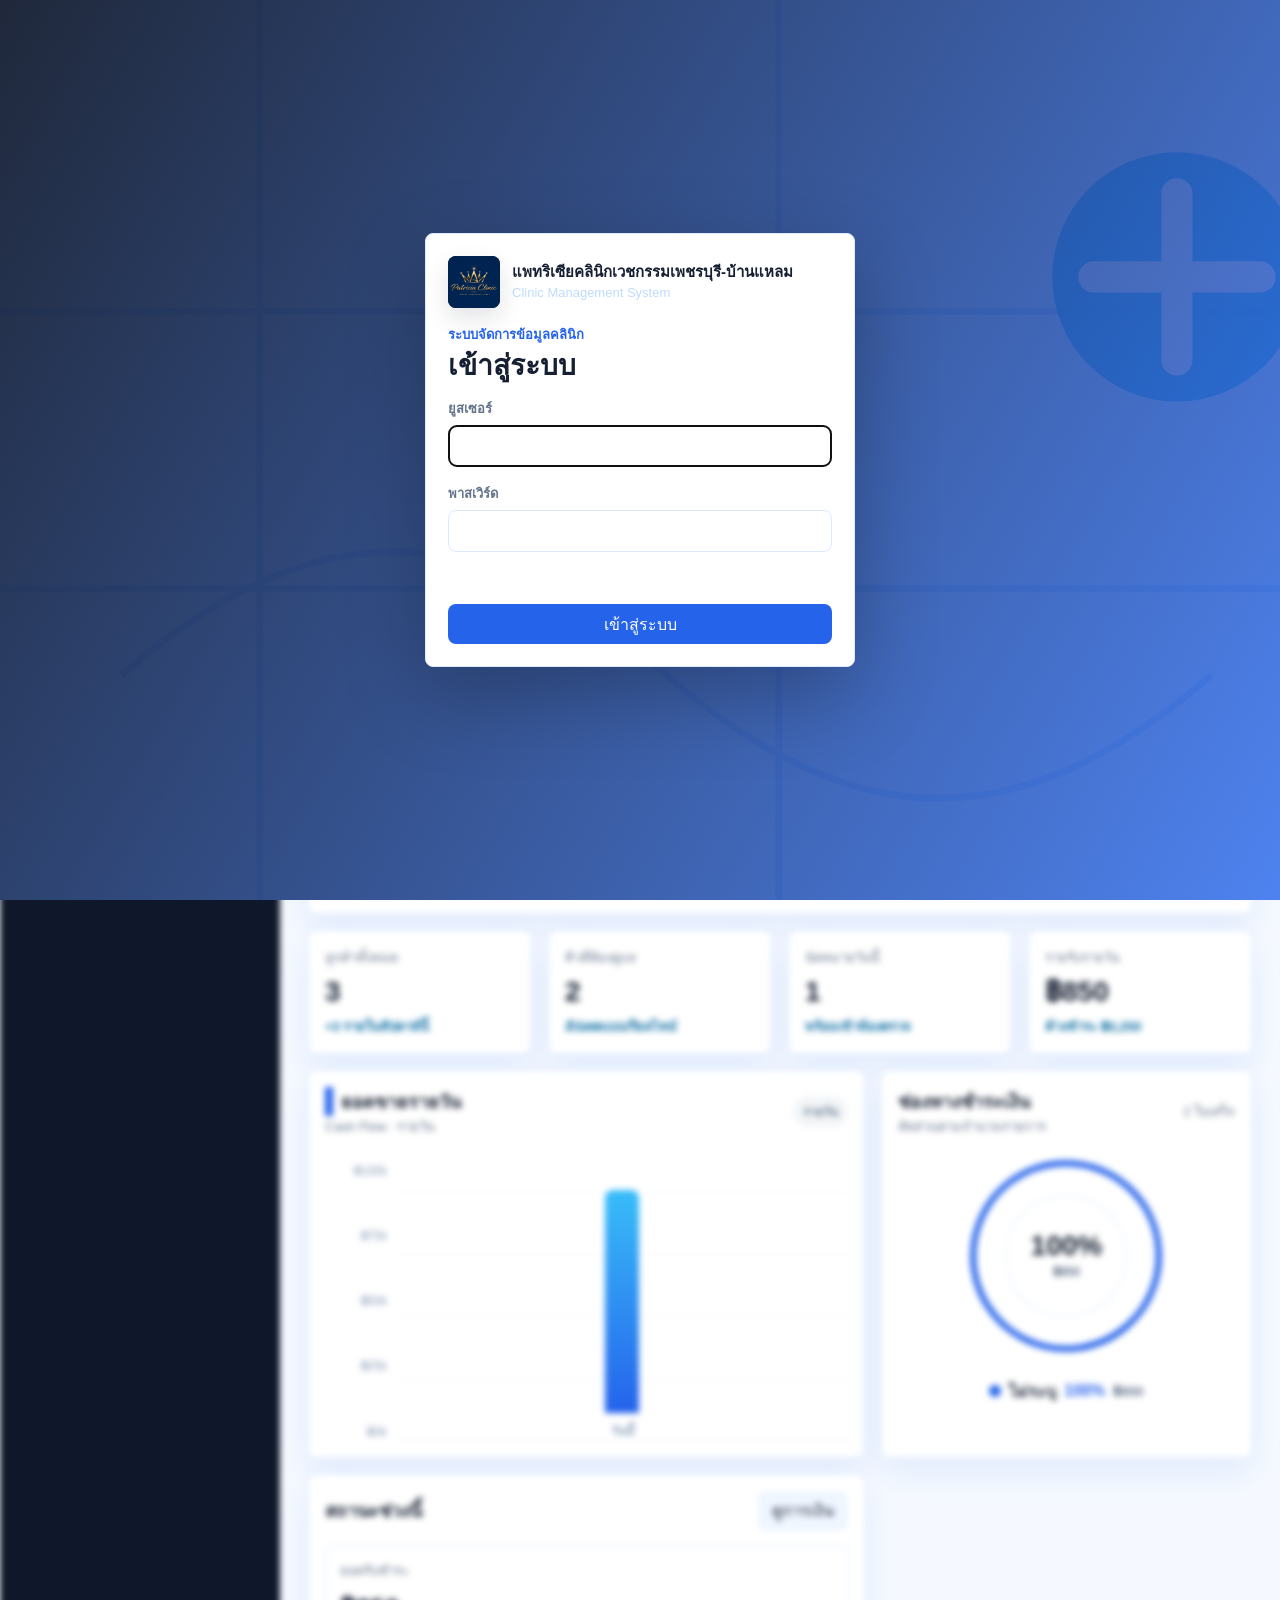
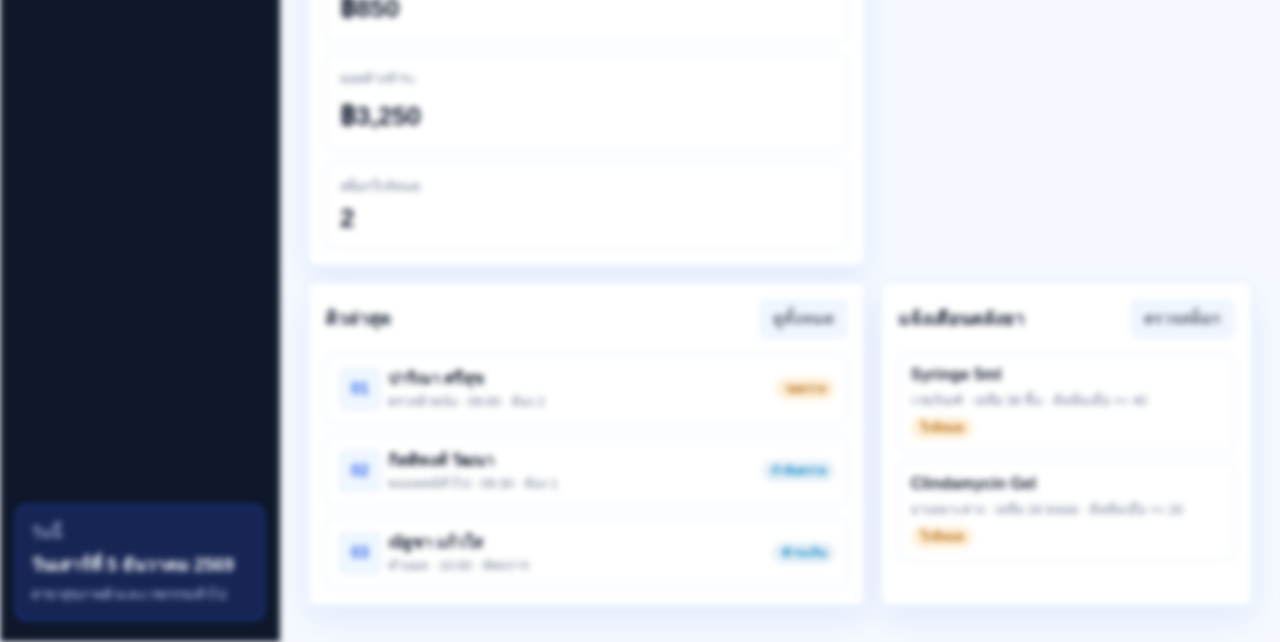
==== outputs/index.html @ 02db7d7d "Improve receipt image and modal behavior" ====
<!doctype html>
<html lang="th">
  <head>
    <meta charset="utf-8">
    <meta name="viewport" content="width=device-width, initial-scale=1">
    <title>แพทริเซียคลินิกเวชกรรมเพชรบุรี-บ้านแหลม</title>
    <link rel="stylesheet" href="styles.css">
  </head>
  <body>
    <section class="login-screen" id="loginScreen" aria-label="เข้าสู่ระบบ แพทริเซียคลินิกเวชกรรมเพชรบุรี-บ้านแหลม">
      <form class="login-card" id="loginForm">
        <div class="brand login-brand">
          <div class="brand-mark logo-mark" aria-hidden="true">
            <img src="assets/logo.jpg" alt="">
          </div>
          <div>
            <strong>แพทริเซียคลินิกเวชกรรมเพชรบุรี-บ้านแหลม</strong>
            <span>Clinic Management System</span>
          </div>
        </div>
        <div>
          <p class="eyebrow">ระบบจัดการข้อมูลคลินิก</p>
          <h1>เข้าสู่ระบบ</h1>
        </div>
        <div class="field full">
          <label for="username">ยูสเซอร์</label>
          <input id="username" name="username" autocomplete="username" required>
        </div>
        <div class="field full">
          <label for="password">พาสเวิร์ด</label>
          <input id="password" name="password" type="password" autocomplete="current-password" required>
        </div>
        <p class="login-error" id="loginError" role="alert"></p>
        <button type="submit">เข้าสู่ระบบ</button>
      </form>
    </section>

    <aside class="sidebar" aria-label="เมนูหลัก">
      <div class="brand">
        <div class="brand-mark logo-mark" aria-hidden="true">
          <img src="assets/logo.jpg" alt="">
        </div>
        <div>
          <strong>แพทริเซียคลินิกเวชกรรมเพชรบุรี-บ้านแหลม</strong>
          <span>เพชรบุรี-บ้านแหลม</span>
        </div>
      </div>
      <nav class="nav" id="nav"></nav>
      <div class="clinic-card">
        <span>วันนี้</span>
        <strong id="todayLabel">-</strong>
        <small>สาขาสุขภาพผิวและเวชกรรมทั่วไป</small>
      </div>
    </aside>

    <main class="app">
      <header class="topbar">
        <div>
          <p class="eyebrow" id="sectionEyebrow">ภาพรวมการให้บริการ</p>
          <h1 id="sectionTitle">แดชบอร์ด</h1>
        </div>
        <div class="top-actions">
          <label class="search">
            <svg viewBox="0 0 24 24" aria-hidden="true"><path d="m21 21-4.35-4.35M10.8 18a7.2 7.2 0 1 1 0-14.4 7.2 7.2 0 0 1 0 14.4Z"/></svg>
            <input id="globalSearch" type="search" placeholder="ค้นหาคนไข้, นัดหมาย, ใบเสร็จ">
          </label>
          <button class="icon-button" id="seedButton" title="คืนค่าข้อมูลตัวอย่าง" aria-label="คืนค่าข้อมูลตัวอย่าง">
            <svg viewBox="0 0 24 24" aria-hidden="true"><path d="M3 12a9 9 0 0 1 15.1-6.6M21 12a9 9 0 0 1-15.1 6.6M18 3v5h-5M6 21v-5h5"/></svg>
          </button>
          <button class="icon-button secondary" id="logoutButton" title="ออกจากระบบ" aria-label="ออกจากระบบ">
            <svg viewBox="0 0 24 24" aria-hidden="true"><path d="M10 17l5-5-5-5M15 12H3M21 3v18h-6"/></svg>
          </button>
        </div>
      </header>

      <section class="content" id="content" aria-live="polite"></section>
    </main>

    <dialog id="modal">
      <form method="dialog" class="modal">
        <div class="modal-head">
          <h2 id="modalTitle">เพิ่มข้อมูล</h2>
          <button class="icon-button modal-close" value="cancel" aria-label="ปิด" formnovalidate>
            <svg viewBox="0 0 24 24" aria-hidden="true"><path d="M18 6 6 18M6 6l12 12"/></svg>
          </button>
        </div>
        <div id="modalFields" class="form-grid"></div>
        <menu>
          <button value="cancel" class="secondary" formnovalidate>ยกเลิก</button>
          <button id="modalSave" value="default">บันทึก</button>
        </menu>
      </form>
    </dialog>

    <template id="emptyState">
      <div class="empty">
        <svg viewBox="0 0 180 120" aria-hidden="true">
          <rect x="24" y="20" width="132" height="80" rx="8" fill="#e8f3f1"/>
          <path d="M50 48h80M50 64h50M50 80h64" stroke="#2f7d77" stroke-width="6" stroke-linecap="round"/>
          <circle cx="132" cy="76" r="18" fill="#f5b95f"/>
          <path d="m124 76 6 6 12-14" stroke="#fff" stroke-width="5" fill="none" stroke-linecap="round" stroke-linejoin="round"/>
        </svg>
        <strong>ไม่พบข้อมูลที่ตรงกับการค้นหา</strong>
        <span>ลองเปลี่ยนคำค้นหรือเพิ่มรายการใหม่</span>
      </div>
    </template>

    <script src="app.js"></script>
  </body>
</html>
---- outputs/styles.css ----
:root {
  --bg: #f5f9ff;
  --panel: #ffffff;
  --ink: #172033;
  --muted: #64748b;
  --line: #dbeafe;
  --primary: #2563eb;
  --primary-strong: #1d4ed8;
  --accent: #0ea5e9;
  --gold: #38bdf8;
  --blue: #0284c7;
  --ok: #0369a1;
  --warn: #b76b13;
  --danger: #b7473f;
  --shadow: 0 14px 34px rgba(37, 99, 235, 0.09);
  font-family: "Segoe UI", Tahoma, Arial, sans-serif;
}

* {
  box-sizing: border-box;
}

body {
  margin: 0;
  min-height: 100vh;
  background: var(--bg);
  color: var(--ink);
  display: grid;
  grid-template-columns: 280px minmax(0, 1fr);
  overflow-x: hidden;
}

body.locked {
  overflow: hidden;
}

body.locked .sidebar,
body.locked .app {
  filter: blur(3px);
  pointer-events: none;
  user-select: none;
}

button,
input,
select,
textarea {
  font: inherit;
}

button {
  border: 0;
  border-radius: 8px;
  background: var(--primary);
  color: #fff;
  min-height: 40px;
  padding: 0 14px;
  cursor: pointer;
  display: inline-flex;
  align-items: center;
  justify-content: center;
  gap: 8px;
  white-space: nowrap;
}

button:hover {
  background: var(--primary-strong);
}

.secondary {
  background: #eff6ff;
  color: var(--ink);
}

.secondary:hover {
  background: #dbeafe;
}

.danger {
  background: #fae8e6;
  color: var(--danger);
}

.danger:hover {
  background: #f4d3cf;
}

.login-screen {
  position: fixed;
  inset: 0;
  z-index: 20;
  background:
    linear-gradient(120deg, rgba(15, 23, 42, 0.92), rgba(37, 99, 235, 0.78)),
    url("data:image/svg+xml,%3Csvg xmlns='http://www.w3.org/2000/svg' viewBox='0 0 900 520'%3E%3Crect width='900' height='520' fill='%23e0f2fe'/%3E%3Cg fill='none' stroke='%2393c5fd' stroke-width='4' opacity='.5'%3E%3Cpath d='M0 180h900M0 340h900M150 0v520M450 0v520M750 0v520'/%3E%3Cpath d='M70 390c110-95 205-95 315 0s205 95 315 0'/%3E%3C/g%3E%3Ccircle cx='680' cy='160' r='72' fill='%2338bdf8' opacity='.85'/%3E%3Cpath d='M680 112v96M632 160h96' stroke='%23fff' stroke-width='18' stroke-linecap='round'/%3E%3C/svg%3E");
  background-size: cover;
  display: grid;
  place-items: center;
  padding: 18px;
}

.login-screen[hidden] {
  display: none;
}

.login-card {
  width: min(430px, 100%);
  background: #fff;
  border: 1px solid var(--line);
  border-radius: 8px;
  box-shadow: 0 28px 80px rgba(0, 0, 0, 0.25);
  padding: 22px;
  display: grid;
  gap: 16px;
}

.login-brand {
  color: var(--ink);
}

.login-brand span {
  color: var(--muted);
}

.login-error {
  min-height: 20px;
  color: var(--danger);
  font-weight: 700;
  margin: 0;
}

svg {
  width: 20px;
  height: 20px;
}

svg path,
svg circle,
svg rect {
  vector-effect: non-scaling-stroke;
}

.sidebar {
  background: #0f172a;
  color: #f8fbff;
  min-height: 100vh;
  min-width: 0;
  overflow-y: auto;
  padding: 22px 16px;
  display: flex;
  flex-direction: column;
  gap: 24px;
  position: sticky;
  top: 0;
}

.brand {
  display: flex;
  align-items: center;
  gap: 12px;
  min-height: 48px;
  min-width: 0;
}

.brand-mark {
  width: 52px;
  height: 52px;
  flex: 0 0 52px;
  border-radius: 8px;
  background: #eff6ff;
  display: grid;
  place-items: center;
  overflow: hidden;
  box-shadow: 0 10px 24px rgba(15, 23, 42, 0.12);
}

.brand-mark img {
  width: 100%;
  height: 100%;
  object-fit: cover;
}

.logo-mark {
  background: #0f172a;
}

.brand strong,
.brand span {
  display: block;
}

.brand strong {
  font-size: 15px;
  line-height: 1.25;
}

.brand span {
  color: #bfdbfe;
  font-size: 13px;
  margin-top: 3px;
}

.brand > div:last-child {
  min-width: 0;
}

.nav {
  display: grid;
  gap: 6px;
  scrollbar-width: none;
}

.nav::-webkit-scrollbar {
  display: none;
}

.nav button {
  justify-content: flex-start;
  width: 100%;
  background: transparent;
  color: #dbeafe;
  padding: 10px 12px;
}

.nav button.active,
.nav button:hover {
  background: #1e40af;
  color: #fff;
}

.nav svg,
.top-actions svg,
.table-actions svg {
  fill: none;
  stroke: currentColor;
  stroke-width: 2;
  stroke-linecap: round;
  stroke-linejoin: round;
}

.clinic-card {
  margin-top: auto;
  background: #172554;
  border: 1px solid #1d4ed8;
  border-radius: 8px;
  padding: 14px;
  display: grid;
  gap: 5px;
}

.clinic-card span,
.clinic-card small {
  color: #bfdbfe;
}

.clinic-card strong {
  font-size: 18px;
}

.app {
  min-width: 0;
}

.topbar {
  min-height: 86px;
  padding: 20px 28px;
  background: rgba(245, 249, 255, 0.92);
  backdrop-filter: blur(12px);
  border-bottom: 1px solid var(--line);
  display: flex;
  align-items: center;
  justify-content: space-between;
  gap: 16px;
  position: sticky;
  top: 0;
  z-index: 5;
}

.eyebrow {
  margin: 0 0 4px;
  color: var(--primary);
  font-size: 13px;
  font-weight: 700;
}

h1,
h2,
h3,
p {
  margin-top: 0;
}

h1 {
  margin-bottom: 0;
  font-size: 28px;
  line-height: 1.2;
}

.top-actions {
  display: flex;
  align-items: center;
  gap: 10px;
  min-width: 0;
}

.search {
  width: min(440px, 40vw);
  min-width: 0;
  min-height: 42px;
  border: 1px solid var(--line);
  border-radius: 8px;
  background: #fff;
  display: flex;
  align-items: center;
  gap: 8px;
  padding: 0 12px;
  color: var(--muted);
}

.search input {
  width: 100%;
  min-width: 0;
  border: 0;
  outline: 0;
}

.icon-button {
  width: 42px;
  min-width: 42px;
  padding: 0;
}

.content {
  padding: 24px 28px 36px;
}

.hero-strip {
  min-height: 166px;
  border-radius: 8px;
  margin-bottom: 18px;
  padding: 20px;
  background:
    linear-gradient(90deg, rgba(15, 23, 42, 0.9), rgba(37, 99, 235, 0.72)),
    url("data:image/svg+xml,%3Csvg xmlns='http://www.w3.org/2000/svg' viewBox='0 0 900 260'%3E%3Crect width='900' height='260' fill='%23e0f2fe'/%3E%3Cg fill='none' stroke='%2393c5fd' stroke-width='3' opacity='.55'%3E%3Cpath d='M45 185c95-80 165-80 260 0s165 80 260 0 165-80 260 0'/%3E%3Cpath d='M0 65h900M0 130h900M0 195h900'/%3E%3C/g%3E%3Cg fill='%23ffffff' opacity='.82'%3E%3Crect x='95' y='48' width='180' height='110' rx='10'/%3E%3Crect x='590' y='70' width='210' height='120' rx='10'/%3E%3C/g%3E%3Cpath d='M142 98h82M142 122h52M650 118h112M650 146h72' stroke='%232563eb' stroke-width='9' stroke-linecap='round'/%3E%3Ccircle cx='417' cy='96' r='42' fill='%2338bdf8' opacity='.9'/%3E%3Cpath d='M417 70v52M391 96h52' stroke='%23fff' stroke-width='12' stroke-linecap='round'/%3E%3C/svg%3E");
  background-size: cover;
  color: #fff;
  display: flex;
  align-items: flex-end;
  justify-content: space-between;
  gap: 20px;
}

.hero-strip h2 {
  margin: 0 0 6px;
  font-size: 24px;
  max-width: 100%;
  overflow-wrap: anywhere;
  word-break: break-word;
}

.hero-strip p {
  max-width: 720px;
  margin-bottom: 0;
  color: #dbeafe;
  overflow-wrap: anywhere;
  word-break: break-word;
}

.clinic-showcase {
  display: grid;
  grid-template-columns: minmax(260px, 0.72fr) minmax(0, 1.28fr);
  gap: 18px;
  margin-bottom: 18px;
}

.showcase-copy {
  min-height: 320px;
  border: 1px solid rgba(212, 175, 55, 0.26);
  border-radius: 8px;
  padding: 22px;
  background:
    linear-gradient(145deg, rgba(255, 255, 255, 0.98), rgba(248, 251, 255, 0.94)),
    radial-gradient(circle at 50% 30%, rgba(212, 175, 55, 0.16), transparent 36%);
  box-shadow: 0 18px 44px rgba(15, 23, 42, 0.08), inset 0 1px 0 rgba(255, 255, 255, 0.9);
  display: grid;
  align-content: space-between;
  gap: 10px;
  overflow: hidden;
}

.premium-logo-frame {
  position: relative;
  width: min(260px, 78%);
  aspect-ratio: 1 / 1;
  margin: 4px auto 10px;
  border-radius: 50%;
  display: grid;
  place-items: center;
  background:
    linear-gradient(#ffffff, #ffffff) padding-box,
    linear-gradient(135deg, rgba(245, 219, 127, 0.95), rgba(175, 125, 36, 0.64), rgba(255, 244, 196, 0.95)) border-box;
  border: 2px solid transparent;
  box-shadow: 0 18px 38px rgba(15, 23, 42, 0.1), 0 0 0 10px rgba(239, 246, 255, 0.72);
  overflow: hidden;
}

.premium-logo-frame::after {
  content: "";
  position: absolute;
  inset: 12%;
  border-radius: 50%;
  border: 1px solid rgba(212, 175, 55, 0.28);
  pointer-events: none;
}

.premium-logo-frame img {
  width: 84%;
  height: 84%;
  object-fit: contain;
  filter: saturate(1.16) contrast(1.08);
}

.showcase-copy span {
  width: fit-content;
  border-radius: 999px;
  padding: 6px 10px;
  background: #dbeafe;
  color: var(--primary);
  font-size: 12px;
  font-weight: 900;
}

.showcase-copy h2 {
  margin: 0;
  font-size: 25px;
  line-height: 1.24;
}

.showcase-copy p {
  margin: 0;
  color: var(--muted);
  font-weight: 700;
  line-height: 1.65;
}

.showcase-grid {
  display: grid;
  grid-template-columns: repeat(3, minmax(0, 1fr));
  grid-auto-rows: 156px;
  gap: 12px;
}

.showcase-card {
  position: relative;
  margin: 0;
  border: 1px solid var(--line);
  border-radius: 8px;
  overflow: hidden;
  background: #fff;
  box-shadow: var(--shadow);
}

.showcase-card.wide {
  grid-column: span 2;
  grid-row: span 2;
}

.showcase-card img {
  width: 100%;
  height: 100%;
  object-fit: cover;
  display: block;
}

.showcase-card figcaption {
  position: absolute;
  inset: auto 10px 10px;
  border-radius: 8px;
  padding: 10px;
  background: rgba(255, 255, 255, 0.9);
  backdrop-filter: blur(8px);
  display: grid;
  gap: 2px;
  box-shadow: 0 10px 24px rgba(15, 23, 42, 0.12);
}

.showcase-card figcaption strong {
  font-size: 14px;
}

.showcase-card figcaption span {
  color: var(--muted);
  font-size: 12px;
  font-weight: 800;
}

.patient-hero {
  min-height: 150px;
  margin-bottom: 18px;
  padding: 28px;
  border-radius: 28px;
  background: linear-gradient(100deg, #1e3a8a, #2563eb 70%, #0ea5e9);
  color: #fff;
  display: grid;
  grid-template-columns: 64px minmax(0, 1fr) auto;
  align-items: center;
  gap: 18px;
  box-shadow: var(--shadow);
}

.patient-hero-icon {
  width: 56px;
  height: 56px;
  border: 1px solid rgba(255, 255, 255, 0.32);
  border-radius: 16px;
  display: grid;
  place-items: center;
  background: rgba(255, 255, 255, 0.11);
}

.patient-hero-icon svg {
  fill: none;
  stroke: #bfdbfe;
  stroke-width: 2;
}

.hero-title-line {
  display: flex;
  align-items: center;
  gap: 12px;
  flex-wrap: wrap;
}

.hero-title-line h2 {
  margin: 0;
  font-size: 34px;
}

.hero-title-line span {
  border-radius: 999px;
  background: rgba(191, 219, 254, 0.24);
  color: #dbeafe;
  font-size: 11px;
  font-weight: 800;
  padding: 5px 9px;
}

.patient-hero p {
  margin: 6px 0 0;
  color: #dbeafe;
  max-width: 680px;
  font-weight: 700;
}

.patient-hero button {
  min-width: 188px;
  background: linear-gradient(90deg, #e0f2fe, #bfdbfe);
  color: #172033;
  font-weight: 800;
}

.patient-center {
  padding: 22px;
}

.patient-search-head {
  display: flex;
  align-items: center;
  gap: 10px;
  margin-bottom: 10px;
}

.search-badge {
  width: 32px;
  height: 32px;
  border-radius: 8px;
  background: #e0f2fe;
  color: #0369a1;
  display: grid;
  place-items: center;
}

.search-badge svg,
.patient-search svg {
  fill: none;
  stroke: currentColor;
  stroke-width: 2;
  stroke-linecap: round;
  stroke-linejoin: round;
}

.patient-search {
  width: min(680px, 100%);
  min-height: 56px;
  border: 2px solid #2563eb;
  border-radius: 10px;
  background: #fff;
  color: #90a1ba;
  display: flex;
  align-items: center;
  gap: 12px;
  padding: 0 16px;
  margin-bottom: 14px;
}

.patient-search input {
  border: 0;
  outline: 0;
  width: 100%;
  min-width: 0;
  font-weight: 700;
}

.result-count {
  border-top: 1px solid var(--line);
  border-bottom: 1px solid var(--line);
  padding: 10px 0;
}

.patient-detail-head {
  min-height: 84px;
  margin: -24px -28px 20px;
  padding: 18px 28px;
  background: #fff;
  border-bottom: 1px solid var(--line);
  display: flex;
  align-items: center;
  gap: 14px;
}

.patient-detail-head h2 {
  margin: 0;
  font-size: 28px;
}

.patient-detail-head span {
  color: var(--muted);
  font-weight: 700;
}

.detail-actions {
  margin-left: auto;
  display: flex;
  gap: 8px;
}

.patient-detail-grid {
  display: grid;
  grid-template-columns: 300px minmax(0, 1fr);
  gap: 16px;
}

.patient-profile {
  padding: 22px;
  text-align: center;
}

.avatar.big {
  width: 72px;
  height: 72px;
  margin: 0 auto 12px;
  font-size: 28px;
  background: #2563eb;
}

.patient-profile h3 {
  margin-bottom: 4px;
}

.profile-section,
.profile-alert {
  margin-top: 16px;
  border-top: 1px solid var(--line);
  padding-top: 14px;
  text-align: left;
  display: grid;
  gap: 6px;
}

.profile-section span,
.profile-alert span {
  color: var(--muted);
  font-size: 13px;
  font-weight: 800;
}

.profile-section p {
  margin: 0;
  color: var(--ink);
}

.profile-alert {
  border: 1px solid #f4d3cf;
  border-radius: 8px;
  padding: 12px;
  background: #fff0ef;
}

.patient-workspace {
  padding: 18px;
}

.patient-tabs {
  background: #f1f5f8;
  border-radius: 14px;
  padding: 6px;
  display: flex;
  gap: 6px;
  flex-wrap: wrap;
  margin-bottom: 18px;
}

.patient-tabs button {
  background: transparent;
  color: #708094;
  font-weight: 800;
}

.patient-tabs button.active {
  background: #fff;
  color: #2563eb;
  box-shadow: 0 8px 20px rgba(37, 99, 235, 0.12);
}

.service-hero {
  min-height: 110px;
  margin-bottom: 20px;
  padding: 26px 28px;
  border-radius: 30px;
  background: linear-gradient(100deg, #1e3a8a, #2563eb 70%, #0ea5e9);
  color: #fff;
  display: grid;
  grid-template-columns: 58px minmax(0, 1fr) auto;
  align-items: center;
  gap: 18px;
  box-shadow: var(--shadow);
}

.service-hero h2 {
  margin: 0;
  font-size: 24px;
}

.service-hero p {
  margin: 3px 0 0;
  color: #bfdbfe;
  font-weight: 800;
}

.service-hero button {
  min-width: 140px;
  background: linear-gradient(90deg, #e0f2fe, #bfdbfe);
  color: #172033;
  font-weight: 900;
}

.service-catalog {
  display: grid;
  gap: 14px;
}

.catalog-search {
  min-height: 46px;
  border: 1px solid var(--line);
  border-radius: 14px;
  background: #fff;
  display: flex;
  align-items: center;
  gap: 10px;
  padding: 0 14px;
  color: #9aa9bd;
  box-shadow: var(--shadow);
}

.catalog-search svg {
  fill: none;
  stroke: currentColor;
  stroke-width: 2;
}

.catalog-search input {
  width: 100%;
  min-width: 0;
  border: 0;
  outline: 0;
  font-weight: 800;
}

.catalog-filters {
  display: flex;
  gap: 10px;
  overflow-x: auto;
  padding-bottom: 4px;
  scrollbar-width: none;
}

.catalog-filters::-webkit-scrollbar {
  display: none;
}

.catalog-filters button {
  min-height: 42px;
  background: #fff;
  color: #7b8ba2;
  border: 1px solid var(--line);
  box-shadow: 0 4px 14px rgba(29, 45, 42, 0.06);
  font-weight: 900;
}

.catalog-filters button.active {
  background: #2563eb;
  color: #fff;
  border-color: #2563eb;
}

.catalog-filters span {
  border-radius: 999px;
  padding: 3px 8px;
  background: rgba(127, 143, 164, 0.15);
  font-size: 12px;
}

.service-grid {
  display: grid;
  grid-template-columns: repeat(5, minmax(170px, 1fr));
  gap: 14px;
}

.service-card {
  min-height: 220px;
  position: relative;
  background: #fff;
  border: 1px solid var(--line);
  border-radius: 14px;
  padding: 18px;
  box-shadow: var(--shadow);
  display: flex;
  flex-direction: column;
  gap: 10px;
}

.service-icon {
  width: 38px;
  height: 38px;
  border-radius: 12px;
  background: #e0f2fe;
  color: #0369a1;
  display: grid;
  place-items: center;
}

.service-icon svg {
  fill: none;
  stroke: currentColor;
  stroke-width: 2;
}

.service-select {
  position: absolute;
  top: 14px;
  right: 14px;
  width: 20px;
  min-width: 20px;
  min-height: 20px;
  padding: 0;
  border-radius: 50%;
  background: #fff;
  border: 2px solid #d9e4f0;
}

.service-card h3 {
  margin: 8px 0 0;
  font-size: 16px;
  line-height: 1.35;
}

.service-chip {
  width: fit-content;
  border-radius: 999px;
  background: #e0f2fe;
  color: #0369a1;
  padding: 4px 9px;
  font-size: 12px;
  font-weight: 900;
}

.service-price {
  margin-top: auto;
  color: #0369a1;
  font-size: 20px;
  font-weight: 900;
}

.service-card p {
  margin: 0;
  color: var(--muted);
  font-size: 12px;
  font-weight: 800;
}

.service-actions {
  justify-content: flex-start;
}

.buy-course-menu {
  max-height: 520px;
  overflow-y: auto;
  display: grid;
  gap: 10px;
  padding-right: 4px;
}

.buy-course-layout {
  grid-column: 1 / -1;
  display: grid;
  grid-template-columns: minmax(0, 1.4fr) 360px;
  gap: 16px;
}

.buy-course-picker {
  min-width: 0;
  display: grid;
  gap: 12px;
}

.buy-search {
  min-height: 42px;
  box-shadow: none;
}

.buy-course-option {
  border: 1px solid var(--line);
  border-radius: 10px;
  background: #fff;
  padding: 12px;
  display: grid;
  grid-template-columns: auto auto minmax(0, 1fr) 74px auto;
  align-items: center;
  gap: 10px;
  cursor: pointer;
}

.buy-course-option:hover {
  border-color: #2563eb;
  background: #f8fbff;
}

.buy-course-option input {
  width: 18px;
  height: 18px;
  accent-color: #2563eb;
}

.buy-course-option .qty-input {
  width: 64px;
  min-height: 34px;
  border: 1px solid var(--line);
  border-radius: 8px;
  padding: 4px 8px;
  text-align: center;
}

.buy-course-option:has(input:checked) {
  border-color: #2563eb;
  box-shadow: 0 0 0 2px rgba(37, 99, 235, 0.12);
}

.buy-course-info {
  min-width: 0;
  display: grid;
  gap: 3px;
}

.buy-course-info strong {
  overflow: hidden;
  text-overflow: ellipsis;
  white-space: nowrap;
}

.buy-course-info small {
  color: var(--muted);
  font-weight: 800;
}

.buy-course-option b {
  color: #0369a1;
  white-space: nowrap;
}

.buy-summary {
  border-left: 1px solid var(--line);
  padding-left: 16px;
  display: grid;
  align-content: start;
  gap: 12px;
}

.buy-summary h3 {
  margin: 0;
  font-size: 16px;
}

.selected-items {
  display: grid;
  gap: 8px;
  max-height: 160px;
  overflow-y: auto;
}

.selected-items div,
.summary-line {
  display: flex;
  justify-content: space-between;
  gap: 10px;
  align-items: center;
}

.selected-items div {
  border: 1px solid var(--line);
  border-radius: 8px;
  padding: 10px;
  background: #fff;
}

.selected-items span {
  min-width: 0;
  color: var(--ink);
  font-weight: 800;
}

.summary-line {
  color: var(--muted);
  font-weight: 800;
}

.summary-line input {
  width: 120px;
  min-height: 34px;
  border: 1px solid var(--line);
  border-radius: 8px;
  padding: 4px 8px;
  text-align: right;
}

.summary-line.net {
  border-top: 1px solid #bfdbfe;
  padding-top: 10px;
  color: var(--ink);
}

.summary-line.net strong {
  color: #0369a1;
  font-size: 24px;
}

.payment-box {
  border-top: 1px solid var(--line);
  padding-top: 12px;
  display: grid;
  gap: 10px;
}

.payment-box[hidden] {
  display: none;
}

.pay-now-button {
  width: 100%;
  min-height: 48px;
  background: #2563eb;
  font-weight: 900;
  font-size: 16px;
}

.payment-total {
  border: 1px solid #bfdbfe;
  border-radius: 10px;
  background: #eff6ff;
  color: #2563eb;
  font-size: 30px;
  font-weight: 900;
  text-align: center;
  padding: 12px;
}

.payment-methods {
  display: grid;
  grid-template-columns: repeat(2, minmax(0, 1fr));
  gap: 8px;
}

.payment-methods label {
  min-height: 58px;
  border: 1px solid var(--line);
  border-radius: 10px;
  background: #fff;
  display: grid;
  place-items: center;
  cursor: pointer;
  font-weight: 900;
  color: #56667a;
}

.payment-methods input {
  position: absolute;
  opacity: 0;
  pointer-events: none;
}

.payment-methods label:has(input:checked) {
  background: #2563eb;
  border-color: #2563eb;
  color: #fff;
  box-shadow: 0 10px 24px rgba(37, 99, 235, 0.24);
}

.payment-note {
  margin-top: 6px;
  display: flex;
  justify-content: space-between;
  gap: 10px;
  color: var(--danger);
  font-size: 12px;
  font-weight: 900;
}

.payment-note span:last-child {
  color: #2563eb;
}

.receipt {
  grid-column: 1 / -1;
  background: #fff;
  border: 1px solid var(--line);
  border-radius: 8px;
  padding: 22px;
  color: #17221f;
}

.receipt-actions {
  grid-column: 1 / -1;
  display: flex;
  justify-content: flex-end;
  gap: 8px;
  margin-bottom: 10px;
}

.receipt-top {
  display: flex;
  justify-content: space-between;
  gap: 24px;
  border-bottom: 1px solid #cfd8d4;
  padding-bottom: 18px;
}

.receipt-logo-image {
  width: 132px;
  height: 82px;
  object-fit: contain;
  display: block;
  margin-bottom: 8px;
}

.receipt-logo {
  color: #2563eb;
  font-size: 28px;
  font-weight: 800;
  font-family: Georgia, serif;
  margin-bottom: 8px;
}

.receipt-top h2 {
  margin: 0 0 6px;
}

.receipt-top p {
  margin: 0;
  line-height: 1.5;
}

.receipt-box {
  width: 170px;
  border: 1px solid #111;
  text-align: center;
  align-self: start;
}

.receipt-box strong,
.receipt-box span,
.receipt-box small {
  display: block;
  padding: 6px;
}

.receipt-box strong,
.receipt-box span {
  border-bottom: 1px solid #111;
}

.receipt-meta {
  display: grid;
  grid-template-columns: repeat(2, minmax(0, 1fr));
  gap: 10px 28px;
  padding: 16px 0;
  border-bottom: 1px solid #cfd8d4;
}

.receipt-meta div,
.receipt-summary div {
  display: flex;
  justify-content: space-between;
  gap: 16px;
}

.receipt-meta span,
.receipt-summary span {
  color: var(--muted);
}

.receipt-table {
  min-width: 0;
  margin-top: 16px;
}

.receipt-table th {
  background: #111;
  color: #fff;
}

.receipt-table td,
.receipt-table th {
  text-align: right;
}

.receipt-table td:first-child,
.receipt-table th:first-child {
  text-align: left;
}

.receipt-table span {
  color: var(--muted);
  font-size: 12px;
}

.receipt-summary {
  width: min(360px, 100%);
  margin-left: auto;
  margin-top: 18px;
  display: grid;
  gap: 8px;
}

.receipt-summary .net {
  border-top: 1px solid #111;
  padding-top: 8px;
  font-size: 18px;
}

.receipt-footer {
  margin-top: 18px;
  border-top: 1px solid #cfd8d4;
  padding-top: 12px;
  display: flex;
  justify-content: space-between;
  gap: 12px;
  color: var(--muted);
  font-weight: 800;
}

.receipt-signatures {
  margin-top: 42px;
  display: grid;
  grid-template-columns: repeat(2, minmax(180px, 1fr));
  gap: 42px;
}

.receipt-signatures div {
  text-align: center;
}

.receipt-signatures span {
  display: block;
  border-bottom: 1px solid #111;
  height: 34px;
  margin-bottom: 8px;
}

.receipt-signatures strong {
  font-size: 13px;
}

.receipt-mobile-export {
  width: 420px;
  max-width: 420px;
  padding: 14px;
  border-radius: 6px;
  font-size: 12px;
}

.receipt-mobile-export .receipt-top {
  gap: 10px;
  padding-bottom: 10px;
}

.receipt-mobile-export .receipt-logo-image {
  width: 96px;
  height: 58px;
  margin-bottom: 4px;
}

.receipt-mobile-export .receipt-logo {
  font-size: 20px;
  margin-bottom: 4px;
}

.receipt-mobile-export .receipt-top h2 {
  font-size: 15px;
  line-height: 1.25;
  margin-bottom: 4px;
}

.receipt-mobile-export .receipt-top p {
  font-size: 11px;
  line-height: 1.35;
}

.receipt-mobile-export .receipt-box {
  width: 112px;
  font-size: 10px;
}

.receipt-mobile-export .receipt-box strong,
.receipt-mobile-export .receipt-box span,
.receipt-mobile-export .receipt-box small {
  padding: 4px;
}

.receipt-mobile-export .receipt-meta {
  gap: 6px 12px;
  padding: 10px 0;
  font-size: 11px;
}

.receipt-mobile-export .receipt-table {
  margin-top: 10px;
  font-size: 10px;
}

.receipt-mobile-export .receipt-table td,
.receipt-mobile-export .receipt-table th {
  padding: 6px 4px;
}

.receipt-mobile-export .receipt-table span {
  font-size: 9px;
}

.receipt-mobile-export .receipt-summary {
  width: 245px;
  margin-top: 10px;
  gap: 5px;
  font-size: 11px;
}

.receipt-mobile-export .receipt-summary .net {
  font-size: 14px;
  padding-top: 5px;
}

.receipt-mobile-export .receipt-footer {
  margin-top: 10px;
  padding-top: 8px;
  font-size: 10px;
}

.receipt-mobile-export .receipt-signatures {
  margin-top: 28px;
  grid-template-columns: repeat(2, minmax(0, 1fr));
  gap: 20px;
}

.receipt-mobile-export .receipt-signatures span {
  height: 24px;
  margin-bottom: 5px;
}

.receipt-mobile-export .receipt-signatures strong {
  font-size: 10px;
}

@media print {
  @page {
    size: A5 portrait;
    margin: 8mm;
  }

  html,
  body {
    width: 148mm;
    min-height: 210mm;
    background: #fff;
  }

  body > *:not(dialog),
  .modal-head,
  .receipt-actions,
  dialog menu {
    display: none !important;
  }

  dialog {
    display: block;
    position: static;
    width: 148mm;
    max-width: 148mm;
    box-shadow: none;
    margin: 0 auto;
  }

  .modal {
    padding: 0;
  }

  .receipt {
    border: 0;
    width: 100%;
    max-width: 132mm;
    margin: 0 auto;
    padding: 6mm;
    border-radius: 0;
    font-size: 10pt;
  }

  .receipt-top {
    gap: 8mm;
    padding-bottom: 4mm;
  }

  .receipt-logo-image {
    width: 30mm;
    height: 18mm;
    margin-bottom: 2mm;
  }

  .receipt-logo {
    font-size: 16pt;
    margin-bottom: 1.5mm;
  }

  .receipt-top h2 {
    font-size: 12pt;
    line-height: 1.25;
    margin-bottom: 1.5mm;
  }

  .receipt-top p {
    font-size: 9pt;
    line-height: 1.35;
  }

  .receipt-box {
    width: 35mm;
    font-size: 8.5pt;
  }

  .receipt-box strong,
  .receipt-box span,
  .receipt-box small {
    padding: 1.5mm;
  }

  .receipt-meta {
    gap: 2mm 6mm;
    padding: 4mm 0;
    font-size: 9pt;
  }

  .receipt-table {
    margin-top: 4mm;
    font-size: 8.5pt;
  }

  .receipt-table td,
  .receipt-table th {
    padding: 2mm 1.5mm;
  }

  .receipt-table span {
    font-size: 7.5pt;
  }

  .receipt-summary {
    width: 72mm;
    margin-top: 4mm;
    gap: 1.5mm;
    font-size: 9pt;
  }

  .receipt-summary .net {
    padding-top: 2mm;
    font-size: 11pt;
  }

  .receipt-footer {
    margin-top: 4mm;
    padding-top: 3mm;
    font-size: 8.5pt;
  }

  .receipt-signatures {
    margin-top: 11mm;
    grid-template-columns: repeat(2, minmax(0, 1fr));
    gap: 12mm;
  }

  .receipt-signatures span {
    height: 8mm;
    margin-bottom: 2mm;
  }

  .receipt-signatures strong {
    font-size: 8.5pt;
  }
}

.grid {
  display: grid;
  gap: 16px;
}

.stats {
  grid-template-columns: repeat(4, minmax(160px, 1fr));
}

.two-col {
  grid-template-columns: minmax(0, 1.2fr) minmax(320px, 0.8fr);
}

.card,
.panel {
  background: var(--panel);
  border: 1px solid var(--line);
  border-radius: 8px;
  box-shadow: var(--shadow);
}

.stat {
  padding: 16px;
  display: grid;
  gap: 10px;
}

.stat span {
  color: var(--muted);
  font-size: 13px;
}

.stat strong {
  font-size: 28px;
  line-height: 1;
}

.stat b {
  color: var(--ok);
  font-weight: 700;
  font-size: 13px;
}

.dashboard-controls {
  margin-bottom: 16px;
  display: flex;
  align-items: center;
  justify-content: space-between;
  gap: 12px;
}

.owner-summary {
  display: grid;
  gap: 16px;
  margin: 16px 0;
  padding: 18px;
  border: 1px solid var(--line);
  border-radius: 8px;
  background: #fff;
  box-shadow: 0 12px 28px rgba(20, 36, 52, 0.08);
}

.owner-summary-head,
.mini-head {
  display: flex;
  align-items: center;
  justify-content: space-between;
  gap: 12px;
}

.owner-summary-head h2 {
  margin: 2px 0 4px;
  font-size: 24px;
}

.owner-kpi-grid {
  display: grid;
  grid-template-columns: repeat(4, minmax(0, 1fr));
  gap: 12px;
}

.owner-kpi {
  display: grid;
  gap: 8px;
  min-height: 128px;
  padding: 16px;
  border: 1px solid var(--line);
  border-radius: 8px;
  background: #f8fbff;
}

.owner-kpi span,
.owner-kpi small,
.mini-head span {
  color: var(--muted);
  font-size: 13px;
  font-weight: 800;
}

.owner-kpi strong {
  font-size: 30px;
  line-height: 1;
}

.owner-kpi.service {
  border-left: 6px solid #2563eb;
}

.owner-kpi.course {
  border-left: 6px solid #38bdf8;
}

.owner-kpi.money {
  border-left: 6px solid #0ea5e9;
}

.owner-kpi.pay {
  border-left: 6px solid #60a5fa;
}

.owner-detail-grid {
  display: grid;
  grid-template-columns: repeat(4, minmax(0, 1fr));
  gap: 12px;
}

.owner-detail-grid article {
  display: grid;
  align-content: start;
  gap: 8px;
  min-height: 170px;
  padding: 14px;
  border-radius: 8px;
  background: #f8fafc;
  border: 1px solid var(--line);
}

.owner-detail-grid h3 {
  margin: 0;
  font-size: 15px;
}

.owner-detail-grid p {
  display: grid;
  gap: 2px;
  margin: 0;
  padding: 8px 0;
  border-top: 1px solid #e5edf3;
}

.owner-detail-grid p:first-of-type {
  border-top: 0;
}

.owner-detail-grid strong {
  font-size: 14px;
}

.owner-detail-grid p span {
  color: var(--muted);
  font-size: 12px;
}

.dashboard-controls h2 {
  margin: 0 0 4px;
  font-size: 18px;
}

.segmented {
  display: inline-flex;
  padding: 4px;
  border-radius: 10px;
  background: #eff6ff;
  gap: 4px;
}

.segmented button {
  min-height: 34px;
  background: transparent;
  color: var(--muted);
  font-weight: 800;
}

.segmented button.active {
  background: var(--primary);
  color: #fff;
}

.dashboard-selects {
  display: flex;
  align-items: center;
  gap: 10px;
  flex-wrap: wrap;
}

.dashboard-selects label {
  display: grid;
  gap: 5px;
  color: var(--muted);
  font-size: 12px;
  font-weight: 800;
}

.dashboard-selects select {
  min-height: 38px;
  min-width: 160px;
  border: 1px solid var(--line);
  border-radius: 8px;
  background: #fff;
  padding: 6px 10px;
  color: var(--ink);
  font-weight: 800;
}

.sales-panel .panel-head h2 {
  border-left: 8px solid #2563eb;
  padding-left: 8px;
}

.period-pill {
  border-radius: 999px;
  background: #f3f6f8;
  color: var(--muted);
  padding: 6px 10px;
  font-size: 12px;
  font-weight: 900;
}

.sales-chart {
  min-height: 290px;
  display: grid;
  grid-template-columns: 62px minmax(0, 1fr);
  gap: 10px;
  padding-top: 10px;
}

.chart-axis {
  display: flex;
  flex-direction: column;
  justify-content: space-between;
  align-items: flex-end;
  color: #8798b5;
  font-size: 12px;
}

.chart-bars {
  min-height: 250px;
  display: grid;
  grid-auto-flow: column;
  grid-auto-columns: 1fr;
  align-items: end;
  gap: 16px;
  border-bottom: 1px dashed #e2e8ef;
  background: repeating-linear-gradient(to top, transparent 0, transparent 61px, #edf1f5 62px);
  padding: 0 8px;
}

.chart-bar {
  height: 250px;
  display: grid;
  grid-template-rows: 1fr auto;
  justify-items: center;
  gap: 8px;
}

.chart-bar i {
  width: 34px;
  align-self: end;
  border-radius: 8px 8px 0 0;
  background: linear-gradient(180deg, #38bdf8, #2563eb);
  min-height: 0;
}

.chart-bar span {
  color: #8798b5;
  font-size: 12px;
  font-weight: 900;
}

.payment-donut-panel {
  display: grid;
  grid-template-columns: 1fr;
  gap: 18px;
  align-items: center;
  justify-items: center;
}

.donut-wrap {
  width: 210px;
  height: 210px;
  position: relative;
  display: grid;
  place-items: center;
}

.donut {
  width: 100%;
  height: 100%;
  transform: rotate(-90deg);
}

.donut circle {
  transition: stroke-dasharray 0.25s ease;
}

.donut-center {
  position: absolute;
  inset: 44px;
  border-radius: 50%;
  background: #fff;
  display: grid;
  place-items: center;
  align-content: center;
  text-align: center;
  box-shadow: inset 0 0 0 1px var(--line);
}

.donut-center strong {
  font-size: 28px;
}

.donut-center span {
  color: var(--muted);
  font-size: 12px;
  font-weight: 800;
}

.payment-legend {
  display: flex;
  flex-wrap: wrap;
  justify-content: center;
  gap: 10px;
}

.payment-legend div {
  display: flex;
  gap: 8px;
  align-items: center;
  border: 0;
  padding: 0;
}

.payment-legend i {
  width: 12px;
  height: 12px;
  border-radius: 50%;
}

.payment-legend span {
  font-weight: 800;
}

.payment-legend strong {
  color: var(--primary);
}

.payment-legend small {
  color: var(--muted);
  font-weight: 800;
}

.panel {
  padding: 16px;
}

.panel-head {
  display: flex;
  align-items: center;
  justify-content: space-between;
  gap: 10px;
  margin-bottom: 14px;
}

.panel-head h2 {
  font-size: 18px;
  margin-bottom: 0;
}

.toolbar {
  display: flex;
  flex-wrap: wrap;
  align-items: center;
  justify-content: space-between;
  gap: 10px;
  margin-bottom: 14px;
}

.filters {
  display: flex;
  gap: 8px;
  flex-wrap: wrap;
}

.filters button {
  background: #eff6ff;
  color: var(--ink);
}

.filters button.active {
  background: var(--primary);
  color: #fff;
}

.table-wrap {
  overflow-x: auto;
  border: 1px solid var(--line);
  border-radius: 8px;
}

table {
  width: 100%;
  border-collapse: collapse;
  min-width: 720px;
}

th,
td {
  text-align: left;
  padding: 12px;
  border-bottom: 1px solid var(--line);
  vertical-align: middle;
}

th {
  background: #f8fbff;
  font-size: 13px;
  color: var(--muted);
}

tr:last-child td {
  border-bottom: 0;
}

.name-cell {
  display: flex;
  align-items: center;
  gap: 10px;
}

.avatar {
  width: 36px;
  height: 36px;
  border-radius: 8px;
  display: grid;
  place-items: center;
  color: #fff;
  background: var(--blue);
  font-weight: 700;
}

.badge {
  border-radius: 999px;
  padding: 5px 9px;
  display: inline-flex;
  align-items: center;
  line-height: 1;
  font-size: 12px;
  font-weight: 700;
}

.badge.ok {
  background: #e0f2fe;
  color: var(--ok);
}

.badge.warn {
  background: #fff0d8;
  color: var(--warn);
}

.badge.danger {
  background: #fae8e6;
  color: var(--danger);
}

.badge.info {
  background: #e7f0f7;
  color: var(--blue);
}

.table-actions {
  display: flex;
  justify-content: flex-end;
  gap: 6px;
}

.table-actions button {
  width: 34px;
  min-width: 34px;
  min-height: 34px;
}

.table-actions button:disabled {
  opacity: 0.42;
  cursor: not-allowed;
}

.deduct-button {
  background: var(--gold);
  color: #172033;
}

.table-actions .deduct-button {
  width: auto;
  min-width: 70px;
  padding: 0 10px;
}

.deduct-button:hover {
  background: #0ea5e9;
}

.queue-list,
.timeline,
.inventory-list {
  display: grid;
  gap: 10px;
}

.finance-chart {
  display: grid;
  gap: 11px;
}

.bar-row {
  display: grid;
  grid-template-columns: 52px minmax(120px, 1fr) 110px;
  align-items: center;
  gap: 10px;
}

.bar-row span {
  color: var(--muted);
  font-weight: 700;
}

.bar-row strong {
  text-align: right;
  font-size: 13px;
}

.bar-track {
  height: 12px;
  background: #eff6ff;
  border-radius: 999px;
  overflow: hidden;
}

.bar-track i {
  display: block;
  height: 100%;
  background: linear-gradient(90deg, var(--primary), var(--gold));
  border-radius: inherit;
}

.summary-stack {
  display: grid;
  gap: 10px;
}

.summary-stack article {
  border: 1px solid var(--line);
  border-radius: 8px;
  padding: 14px;
  background: #fff;
  display: grid;
  gap: 6px;
}

.summary-stack span {
  color: var(--muted);
  font-size: 13px;
}

.summary-stack strong {
  font-size: 26px;
}

.course-progress {
  min-width: 190px;
  display: grid;
  gap: 6px;
}

.course-progress span {
  color: var(--muted);
  font-size: 12px;
  font-weight: 700;
  white-space: nowrap;
}

.course-detail-item {
  grid-template-columns: minmax(0, 1.1fr) minmax(190px, 0.9fr) auto;
  align-items: center;
}

.course-detail-item .muted {
  display: block;
  margin-top: 4px;
}

.course-item-actions {
  display: flex;
  align-items: center;
  gap: 8px;
  justify-content: flex-end;
}

.course-deduct-action {
  width: auto;
  min-width: 160px;
  padding: 0 12px;
}

.record-summary {
  display: grid;
  gap: 4px;
  min-width: 180px;
}

.record-summary span {
  color: var(--muted);
  font-size: 12px;
  font-weight: 700;
}

.queue-item,
.timeline-item,
.inventory-item {
  border: 1px solid var(--line);
  border-radius: 8px;
  padding: 12px;
  background: #fff;
  display: grid;
  gap: 6px;
}

.queue-item {
  grid-template-columns: auto 1fr auto;
  align-items: center;
}

.queue-no {
  width: 44px;
  height: 44px;
  border-radius: 8px;
  background: #eff6ff;
  color: var(--primary);
  display: grid;
  place-items: center;
  font-weight: 800;
}

.muted {
  color: var(--muted);
  font-size: 13px;
}

.money {
  color: var(--ok);
  font-weight: 800;
}

.form-grid {
  display: grid;
  grid-template-columns: repeat(2, minmax(0, 1fr));
  gap: 12px;
}

.field {
  display: grid;
  gap: 6px;
}

.field.full {
  grid-column: 1 / -1;
}

.field label {
  font-size: 13px;
  color: var(--muted);
  font-weight: 700;
}

.field input,
.field select,
.field textarea {
  width: 100%;
  border: 1px solid var(--line);
  border-radius: 8px;
  min-height: 42px;
  padding: 9px 10px;
  background: #fff;
  color: var(--ink);
}

.field textarea {
  min-height: 84px;
  resize: vertical;
}

dialog {
  border: 0;
  border-radius: 8px;
  padding: 0;
  width: min(1120px, calc(100vw - 28px));
  box-shadow: 0 28px 80px rgba(0, 0, 0, 0.22);
}

dialog::backdrop {
  background: rgba(15, 23, 42, 0.45);
}

.modal {
  padding: 18px;
}

.modal-head {
  display: flex;
  align-items: center;
  justify-content: space-between;
  gap: 10px;
  margin-bottom: 14px;
}

.modal-head h2 {
  margin: 0;
  font-size: 20px;
}

.modal-close {
  background: #fee2e2;
  color: #b91c1c;
  border: 1px solid #fecaca;
}

.modal-close:hover {
  background: #fecaca;
  color: #7f1d1d;
}

.modal-close svg {
  fill: none;
  stroke: currentColor;
  stroke-width: 2.6;
  stroke-linecap: round;
  stroke-linejoin: round;
}

menu {
  padding: 0;
  margin: 18px 0 0;
  display: flex;
  justify-content: flex-end;
  gap: 8px;
}

.empty {
  min-height: 260px;
  display: grid;
  place-items: center;
  align-content: center;
  gap: 8px;
  color: var(--muted);
  text-align: center;
}

.empty svg {
  width: 180px;
  height: 120px;
}

.empty strong {
  color: var(--ink);
}

@media (max-width: 980px) {
  body {
    grid-template-columns: 1fr;
  }

  .sidebar {
    min-height: auto;
    position: static;
    padding: 14px;
    gap: 12px;
  }

  .nav {
    grid-auto-flow: column;
    grid-auto-columns: max-content;
    max-width: 100%;
    overflow-x: auto;
    padding-bottom: 3px;
  }

  .clinic-card {
    display: none;
  }

  .topbar {
    position: static;
    flex-direction: column;
    align-items: stretch;
    padding: 16px;
  }

  .search {
    width: 100%;
  }

  .content {
    padding: 16px;
  }

  .clinic-showcase {
    grid-template-columns: 1fr;
  }

  .showcase-copy {
    min-height: 260px;
  }

  .premium-logo-frame {
    width: min(240px, 64%);
  }

  .showcase-grid {
    grid-template-columns: repeat(2, minmax(0, 1fr));
  }

  .stats,
  .two-col,
  .owner-kpi-grid,
  .owner-detail-grid {
    grid-template-columns: 1fr;
  }

  .dashboard-controls,
  .owner-summary-head,
  .payment-donut-panel {
    grid-template-columns: 1fr;
    flex-direction: column;
    align-items: stretch;
  }

  .donut-wrap {
    margin: 0 auto;
  }

  .patient-hero {
    grid-template-columns: 56px minmax(0, 1fr);
    border-radius: 18px;
  }

  .patient-hero button {
    grid-column: 1 / -1;
    justify-self: start;
  }

  .patient-detail-head {
    margin: -16px -16px 16px;
    padding: 16px;
  }

  .patient-detail-grid {
    grid-template-columns: 1fr;
  }

  .service-grid {
    grid-template-columns: repeat(2, minmax(160px, 1fr));
  }

  .buy-course-layout {
    grid-template-columns: 1fr;
  }

  .buy-summary {
    border-left: 0;
    border-top: 1px solid var(--line);
    padding-left: 0;
    padding-top: 14px;
  }

  .service-hero {
    grid-template-columns: 52px minmax(0, 1fr);
  }

  .service-hero button {
    grid-column: 1 / -1;
    justify-self: start;
  }
}

@media (max-width: 620px) {
  .brand strong {
    font-size: 15px;
  }

  .hero-strip {
    min-height: 190px;
    align-items: flex-start;
    flex-direction: column;
    justify-content: flex-end;
  }

  .hero-strip h2 {
    font-size: 18px;
  }

  .hero-strip p {
    display: none;
  }

  .showcase-grid {
    grid-template-columns: 1fr;
    grid-auto-rows: 220px;
  }

  .showcase-card.wide {
    grid-column: auto;
    grid-row: auto;
  }

  .showcase-copy h2 {
    font-size: 21px;
  }

  .premium-logo-frame {
    width: min(230px, 78%);
  }

  .patient-hero {
    padding: 20px;
    grid-template-columns: 1fr;
  }

  .patient-hero-icon {
    display: none;
  }

  .hero-title-line h2 {
    font-size: 26px;
  }

  .patient-detail-head {
    align-items: flex-start;
    flex-wrap: wrap;
  }

  .detail-actions {
    width: 100%;
    margin-left: 0;
  }

  .patient-tabs {
    display: grid;
    grid-template-columns: 1fr;
  }

  .course-detail-item {
    grid-template-columns: 1fr;
  }

  .course-item-actions {
    justify-content: flex-start;
  }

  .service-hero {
    grid-template-columns: 1fr;
    border-radius: 18px;
    padding: 20px;
  }

  .service-grid {
    grid-template-columns: 1fr;
  }

  .buy-course-option {
    grid-template-columns: auto minmax(0, 1fr);
  }

  .buy-course-option .service-icon,
  .buy-course-option b,
  .buy-course-option .qty-input {
    grid-column: 2;
  }

  .receipt-top,
  .receipt-footer {
    flex-direction: column;
  }

  .receipt-meta {
    grid-template-columns: 1fr;
  }

  .receipt-box {
    width: 100%;
  }

  .receipt-signatures {
    grid-template-columns: 1fr;
  }

  .form-grid {
    grid-template-columns: 1fr;
  }

  .bar-row {
    grid-template-columns: 44px minmax(80px, 1fr);
  }

  .bar-row strong {
    grid-column: 2;
    text-align: left;
  }

  .top-actions {
    display: grid;
    grid-template-columns: minmax(0, 1fr) 42px;
    align-items: stretch;
  }

  .top-actions .search {
    width: auto;
  }
}
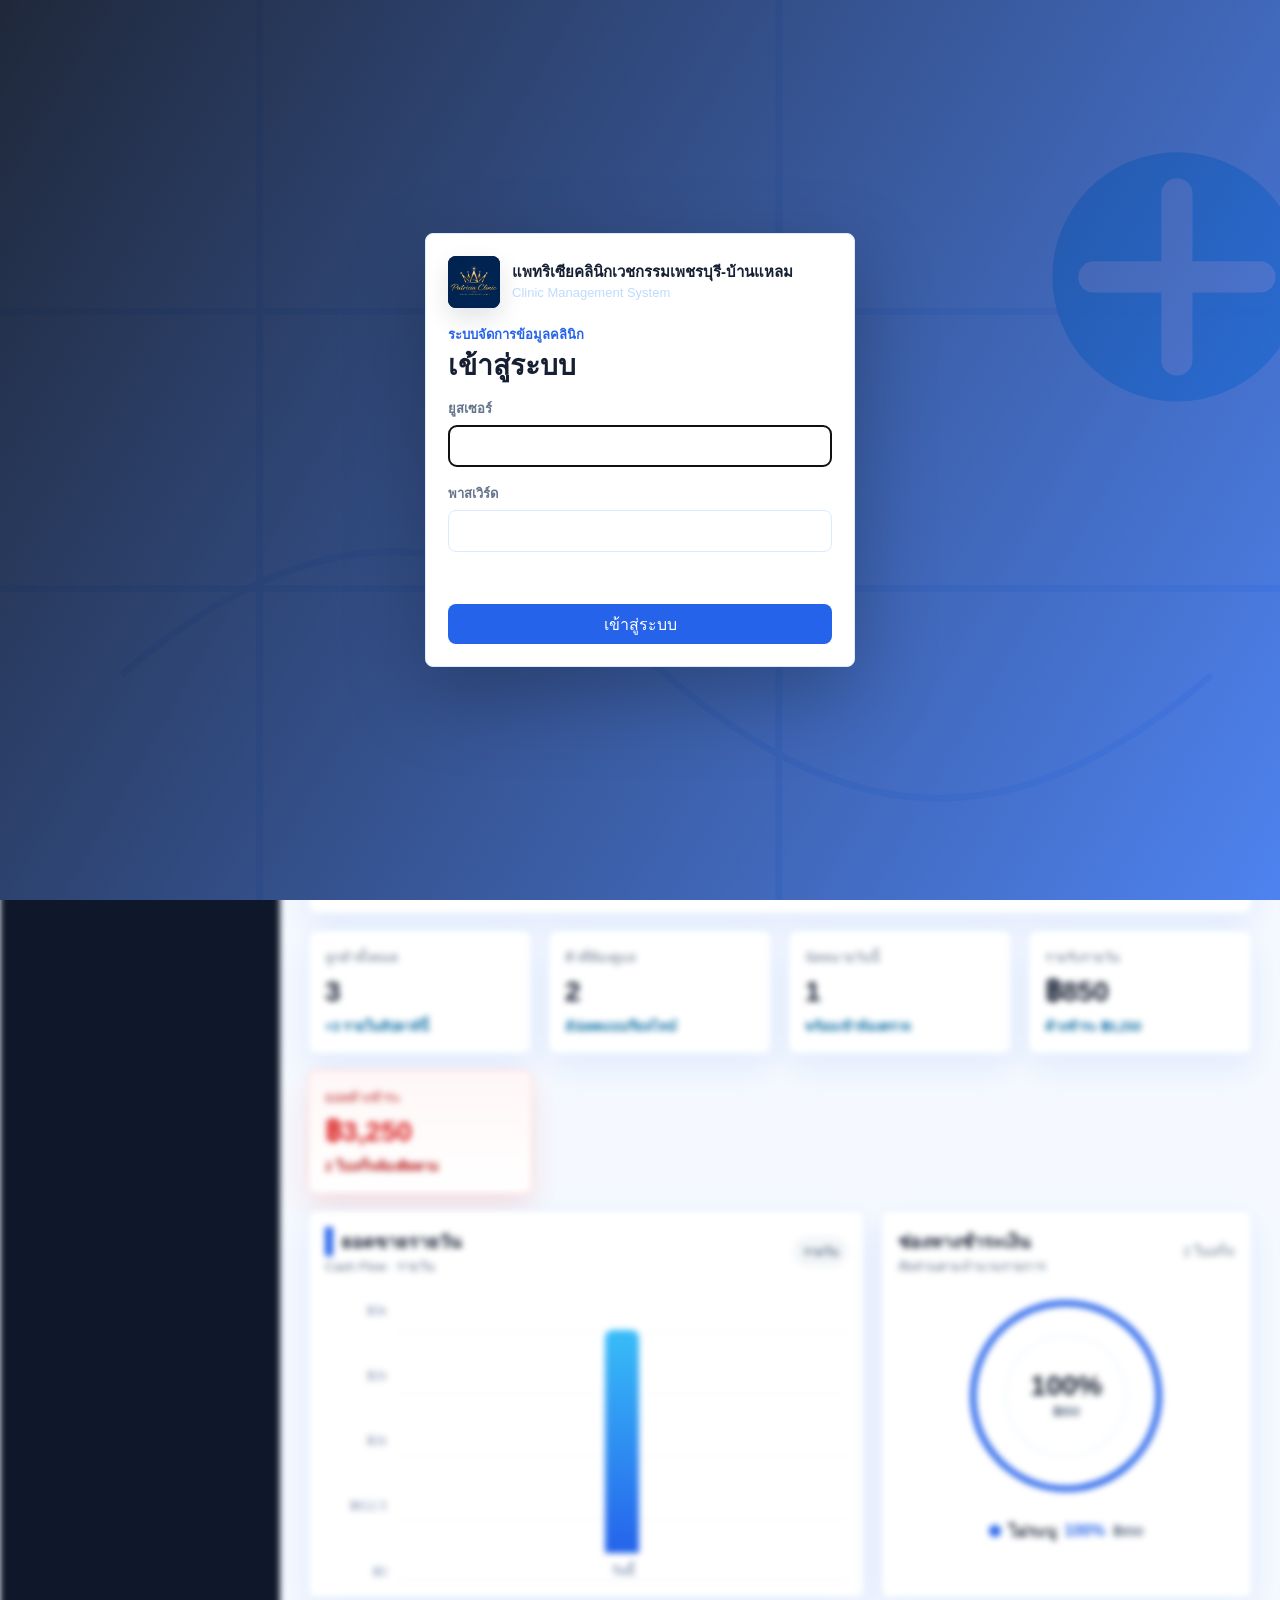
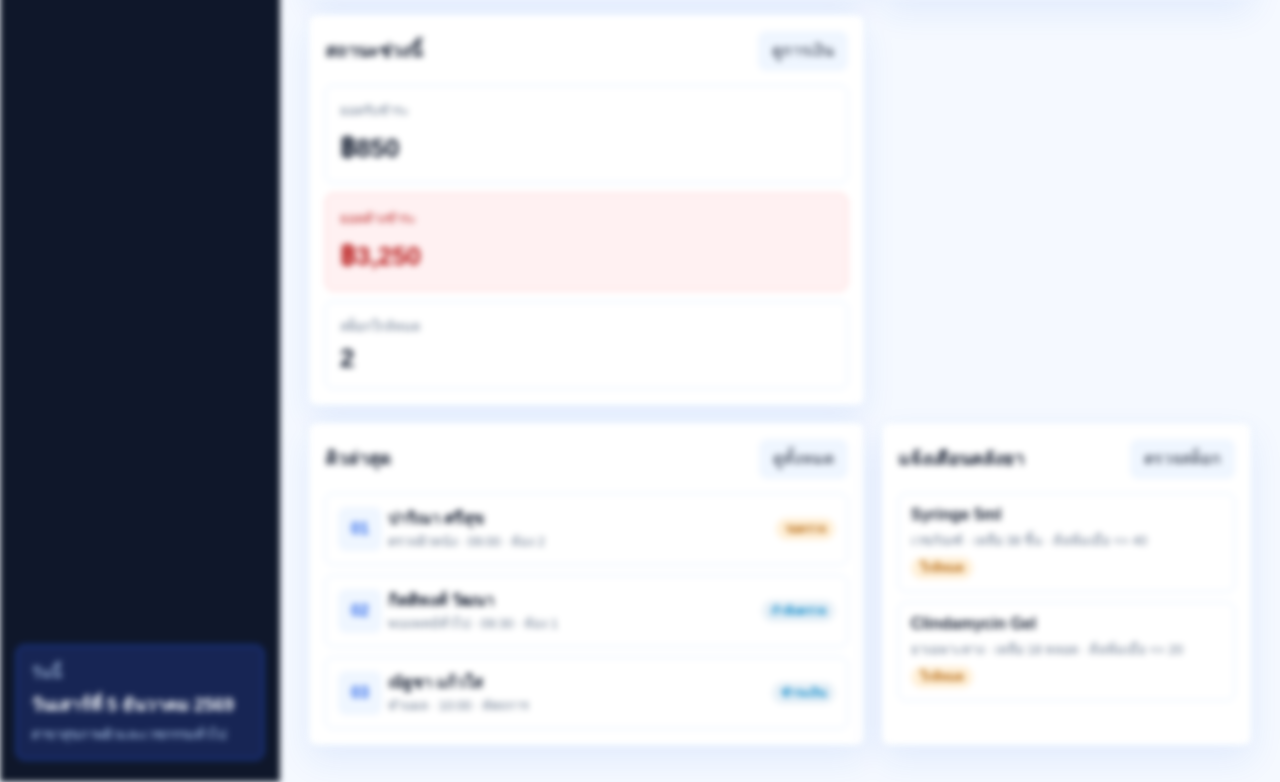
==== commit 55302db8: "Improve payments dashboard and receipt printing" ====
--- a/outputs/index.html
+++ b/outputs/index.html
@@ -64,9 +64,6 @@
             <svg viewBox="0 0 24 24" aria-hidden="true"><path d="m21 21-4.35-4.35M10.8 18a7.2 7.2 0 1 1 0-14.4 7.2 7.2 0 0 1 0 14.4Z"/></svg>
             <input id="globalSearch" type="search" placeholder="ค้นหาคนไข้, นัดหมาย, ใบเสร็จ">
           </label>
-          <button class="icon-button" id="seedButton" title="คืนค่าข้อมูลตัวอย่าง" aria-label="คืนค่าข้อมูลตัวอย่าง">
-            <svg viewBox="0 0 24 24" aria-hidden="true"><path d="M3 12a9 9 0 0 1 15.1-6.6M21 12a9 9 0 0 1-15.1 6.6M18 3v5h-5M6 21v-5h5"/></svg>
-          </button>
           <button class="icon-button secondary" id="logoutButton" title="ออกจากระบบ" aria-label="ออกจากระบบ">
             <svg viewBox="0 0 24 24" aria-hidden="true"><path d="M10 17l5-5-5-5M15 12H3M21 3v18h-6"/></svg>
           </button>
--- a/outputs/styles.css
+++ b/outputs/styles.css
@@ -1160,14 +1160,6 @@
   margin-bottom: 8px;
 }
 
-.receipt-logo {
-  color: #2563eb;
-  font-size: 28px;
-  font-weight: 800;
-  font-family: Georgia, serif;
-  margin-bottom: 8px;
-}
-
 .receipt-top h2 {
   margin: 0 0 6px;
 }
@@ -1307,11 +1299,6 @@
   margin-bottom: 4px;
 }
 
-.receipt-mobile-export .receipt-logo {
-  font-size: 20px;
-  margin-bottom: 4px;
-}
-
 .receipt-mobile-export .receipt-top h2 {
   font-size: 15px;
   line-height: 1.25;
@@ -1389,15 +1376,20 @@
 
 @media print {
   @page {
-    size: A5 portrait;
+    size: A4 portrait;
     margin: 8mm;
   }
 
   html,
   body {
-    width: 148mm;
-    min-height: 210mm;
+    width: 210mm;
+    min-height: 297mm;
+    margin: 0 !important;
     background: #fff;
+  }
+
+  body {
+    display: block !important;
   }
 
   body > *:not(dialog),
@@ -1409,116 +1401,120 @@
 
   dialog {
     display: block;
-    position: static;
-    width: 148mm;
-    max-width: 148mm;
+    position: static !important;
+    inset: auto !important;
+    width: 194mm;
+    max-width: 194mm;
     box-shadow: none;
-    margin: 0 auto;
+    margin: 0 auto !important;
+    padding: 0 !important;
+    border: 0;
+    overflow: visible;
   }
 
   .modal {
-    padding: 0;
+    width: 100%;
+    max-width: none;
+    padding: 0 !important;
+    overflow: visible;
   }
 
   .receipt {
     border: 0;
-    width: 100%;
+    width: 132mm;
     max-width: 132mm;
-    margin: 0 auto;
-    padding: 6mm;
+    margin: 0 auto !important;
+    padding: 5mm;
     border-radius: 0;
-    font-size: 10pt;
+    font-size: 8pt;
+    line-height: 1.25;
+    break-inside: avoid;
   }
 
   .receipt-top {
-    gap: 8mm;
-    padding-bottom: 4mm;
+    gap: 6mm;
+    padding-bottom: 3mm;
   }
 
   .receipt-logo-image {
-    width: 30mm;
-    height: 18mm;
-    margin-bottom: 2mm;
-  }
-
-  .receipt-logo {
-    font-size: 16pt;
+    width: 22mm;
+    height: 14mm;
     margin-bottom: 1.5mm;
   }
 
   .receipt-top h2 {
-    font-size: 12pt;
+    font-size: 9.5pt;
     line-height: 1.25;
-    margin-bottom: 1.5mm;
+    margin-bottom: 1mm;
   }
 
   .receipt-top p {
-    font-size: 9pt;
-    line-height: 1.35;
+    font-size: 7.5pt;
+    line-height: 1.3;
   }
 
   .receipt-box {
-    width: 35mm;
-    font-size: 8.5pt;
+    width: 32mm;
+    font-size: 7.5pt;
   }
 
   .receipt-box strong,
   .receipt-box span,
   .receipt-box small {
-    padding: 1.5mm;
+    padding: 1.2mm;
   }
 
   .receipt-meta {
-    gap: 2mm 6mm;
-    padding: 4mm 0;
-    font-size: 9pt;
+    gap: 1.5mm 5mm;
+    padding: 3mm 0;
+    font-size: 7.8pt;
   }
 
   .receipt-table {
-    margin-top: 4mm;
-    font-size: 8.5pt;
+    margin-top: 3mm;
+    font-size: 7.5pt;
   }
 
   .receipt-table td,
   .receipt-table th {
-    padding: 2mm 1.5mm;
+    padding: 1.5mm 1.2mm;
   }
 
   .receipt-table span {
-    font-size: 7.5pt;
+    font-size: 6.8pt;
   }
 
   .receipt-summary {
-    width: 72mm;
-    margin-top: 4mm;
-    gap: 1.5mm;
-    font-size: 9pt;
+    width: 62mm;
+    margin-top: 3mm;
+    gap: 1mm;
+    font-size: 7.8pt;
   }
 
   .receipt-summary .net {
+    padding-top: 1.5mm;
+    font-size: 9.5pt;
+  }
+
+  .receipt-footer {
+    margin-top: 3mm;
     padding-top: 2mm;
-    font-size: 11pt;
-  }
-
-  .receipt-footer {
-    margin-top: 4mm;
-    padding-top: 3mm;
-    font-size: 8.5pt;
+    font-size: 7.3pt;
   }
 
   .receipt-signatures {
-    margin-top: 11mm;
+    margin-top: 7mm;
     grid-template-columns: repeat(2, minmax(0, 1fr));
-    gap: 12mm;
+    gap: 10mm;
   }
 
   .receipt-signatures span {
-    height: 8mm;
-    margin-bottom: 2mm;
+    height: 6mm;
+    margin-bottom: 1.5mm;
   }
 
   .receipt-signatures strong {
-    font-size: 8.5pt;
+    font-size: 7.3pt;
   }
 }
 
@@ -1528,7 +1524,7 @@
 }
 
 .stats {
-  grid-template-columns: repeat(4, minmax(160px, 1fr));
+  grid-template-columns: repeat(auto-fit, minmax(180px, 1fr));
 }
 
 .two-col {
@@ -1563,6 +1559,31 @@
   color: var(--ok);
   font-weight: 700;
   font-size: 13px;
+}
+
+.stat-danger {
+  border-color: #fecaca;
+  background: linear-gradient(180deg, #fff7f7 0%, #fff 100%);
+  box-shadow: 0 16px 32px rgba(220, 38, 38, 0.12);
+}
+
+.stat-danger span,
+.stat-danger b {
+  color: #b91c1c;
+}
+
+.stat-danger strong {
+  color: #dc2626;
+}
+
+.summary-stack .summary-danger {
+  border-color: #fecaca;
+  background: #fff1f2;
+}
+
+.summary-stack .summary-danger span,
+.summary-stack .summary-danger strong {
+  color: #b91c1c;
 }
 
 .dashboard-controls {
@@ -1769,6 +1790,7 @@
 
 .chart-bars {
   min-height: 250px;
+  position: relative;
   display: grid;
   grid-auto-flow: column;
   grid-auto-columns: 1fr;
@@ -1779,6 +1801,28 @@
   padding: 0 8px;
 }
 
+.chart-target-line {
+  position: absolute;
+  left: 0;
+  right: 0;
+  z-index: 2;
+  border-top: 2px dashed #ef4444;
+  pointer-events: none;
+}
+
+.chart-target-line span {
+  position: absolute;
+  right: 4px;
+  bottom: 6px;
+  border-radius: 999px;
+  padding: 5px 9px;
+  background: #fee2e2;
+  color: #b91c1c;
+  font-size: 12px;
+  font-weight: 900;
+  box-shadow: 0 8px 18px rgba(220, 38, 38, 0.14);
+}
+
 .chart-bar {
   height: 250px;
   display: grid;
@@ -2005,13 +2049,59 @@
 .table-actions {
   display: flex;
   justify-content: flex-end;
-  gap: 6px;
+  gap: 8px;
+  flex-wrap: wrap;
 }
 
 .table-actions button {
-  width: 34px;
-  min-width: 34px;
-  min-height: 34px;
+  min-height: 38px;
+  min-width: 64px;
+  padding: 0 10px;
+  font-weight: 900;
+}
+
+.table-actions .action-button {
+  width: auto;
+}
+
+.action-button span {
+  font-size: 12px;
+  line-height: 1;
+}
+
+.action-button svg,
+.table-actions .deduct-button svg {
+  width: 18px;
+  height: 18px;
+  flex: 0 0 18px;
+}
+
+.view-action {
+  background: #e0f2fe;
+  color: #075985;
+}
+
+.view-action:hover {
+  background: #bae6fd;
+}
+
+.edit-action {
+  background: #dbeafe;
+  color: #1d4ed8;
+}
+
+.edit-action:hover {
+  background: #bfdbfe;
+}
+
+.delete-action {
+  background: #fee2e2;
+  color: #b91c1c;
+}
+
+.delete-action:hover {
+  background: #fecaca;
+  color: #7f1d1d;
 }
 
 .table-actions button:disabled {
@@ -2118,9 +2208,140 @@
   align-items: center;
 }
 
+.course-detail-item.pending-payment {
+  border-color: #fca5a5;
+  background: #fff7f7;
+  box-shadow: inset 4px 0 0 #ef4444;
+}
+
 .course-detail-item .muted {
   display: block;
   margin-top: 4px;
+}
+
+.payment-alert {
+  margin-bottom: 12px;
+  border: 1px solid #fecaca;
+  border-left: 6px solid #ef4444;
+  border-radius: 8px;
+  padding: 12px;
+  background: #fff7f7;
+  color: #7f1d1d;
+  display: flex;
+  align-items: center;
+  justify-content: space-between;
+  gap: 12px;
+}
+
+.payment-alert div {
+  display: grid;
+  gap: 3px;
+}
+
+.payment-alert span {
+  color: #991b1b;
+  font-size: 13px;
+  font-weight: 800;
+}
+
+.payment-alert button {
+  border: 1px solid #fecaca;
+  color: #991b1b;
+  background: #fff;
+}
+
+.payment-due-badge {
+  display: inline-flex;
+  width: fit-content;
+  margin-left: 8px;
+  border-radius: 999px;
+  padding: 4px 8px;
+  background: #fee2e2;
+  color: #b91c1c;
+  font-size: 12px;
+  font-weight: 900;
+  vertical-align: middle;
+}
+
+.pay-due-button {
+  width: auto;
+  min-width: 118px;
+  height: 38px;
+  border: 1px solid #fecaca;
+  border-radius: 8px;
+  background: #fee2e2;
+  color: #b91c1c;
+  font-weight: 900;
+  display: inline-flex;
+  align-items: center;
+  justify-content: center;
+  gap: 7px;
+}
+
+.pay-due-button svg {
+  width: 17px;
+  height: 17px;
+  fill: currentColor;
+  stroke: currentColor;
+}
+
+.payment-settle {
+  grid-column: 1 / -1;
+  display: grid;
+  grid-template-columns: repeat(2, minmax(0, 1fr));
+  gap: 14px;
+}
+
+.settle-summary,
+.pending-bill-list {
+  grid-column: 1 / -1;
+  border: 1px solid var(--line);
+  border-radius: 8px;
+  padding: 14px;
+  background: #f8fbff;
+}
+
+.settle-summary {
+  display: grid;
+  grid-template-columns: 120px minmax(0, 1fr);
+  gap: 8px 12px;
+}
+
+.settle-summary span {
+  color: var(--muted);
+  font-weight: 800;
+}
+
+.settle-summary b {
+  color: #b91c1c;
+  font-size: 22px;
+}
+
+.pending-bill-list {
+  display: grid;
+  gap: 8px;
+}
+
+.pending-bill-list div {
+  display: flex;
+  justify-content: space-between;
+  gap: 12px;
+  padding-bottom: 8px;
+  border-bottom: 1px dashed var(--line);
+}
+
+.pending-bill-list div:last-child {
+  padding-bottom: 0;
+  border-bottom: 0;
+}
+
+.pending-bill-list span {
+  color: var(--muted);
+  font-weight: 800;
+}
+
+.pending-bill-list strong {
+  color: #b91c1c;
 }
 
 .course-item-actions {
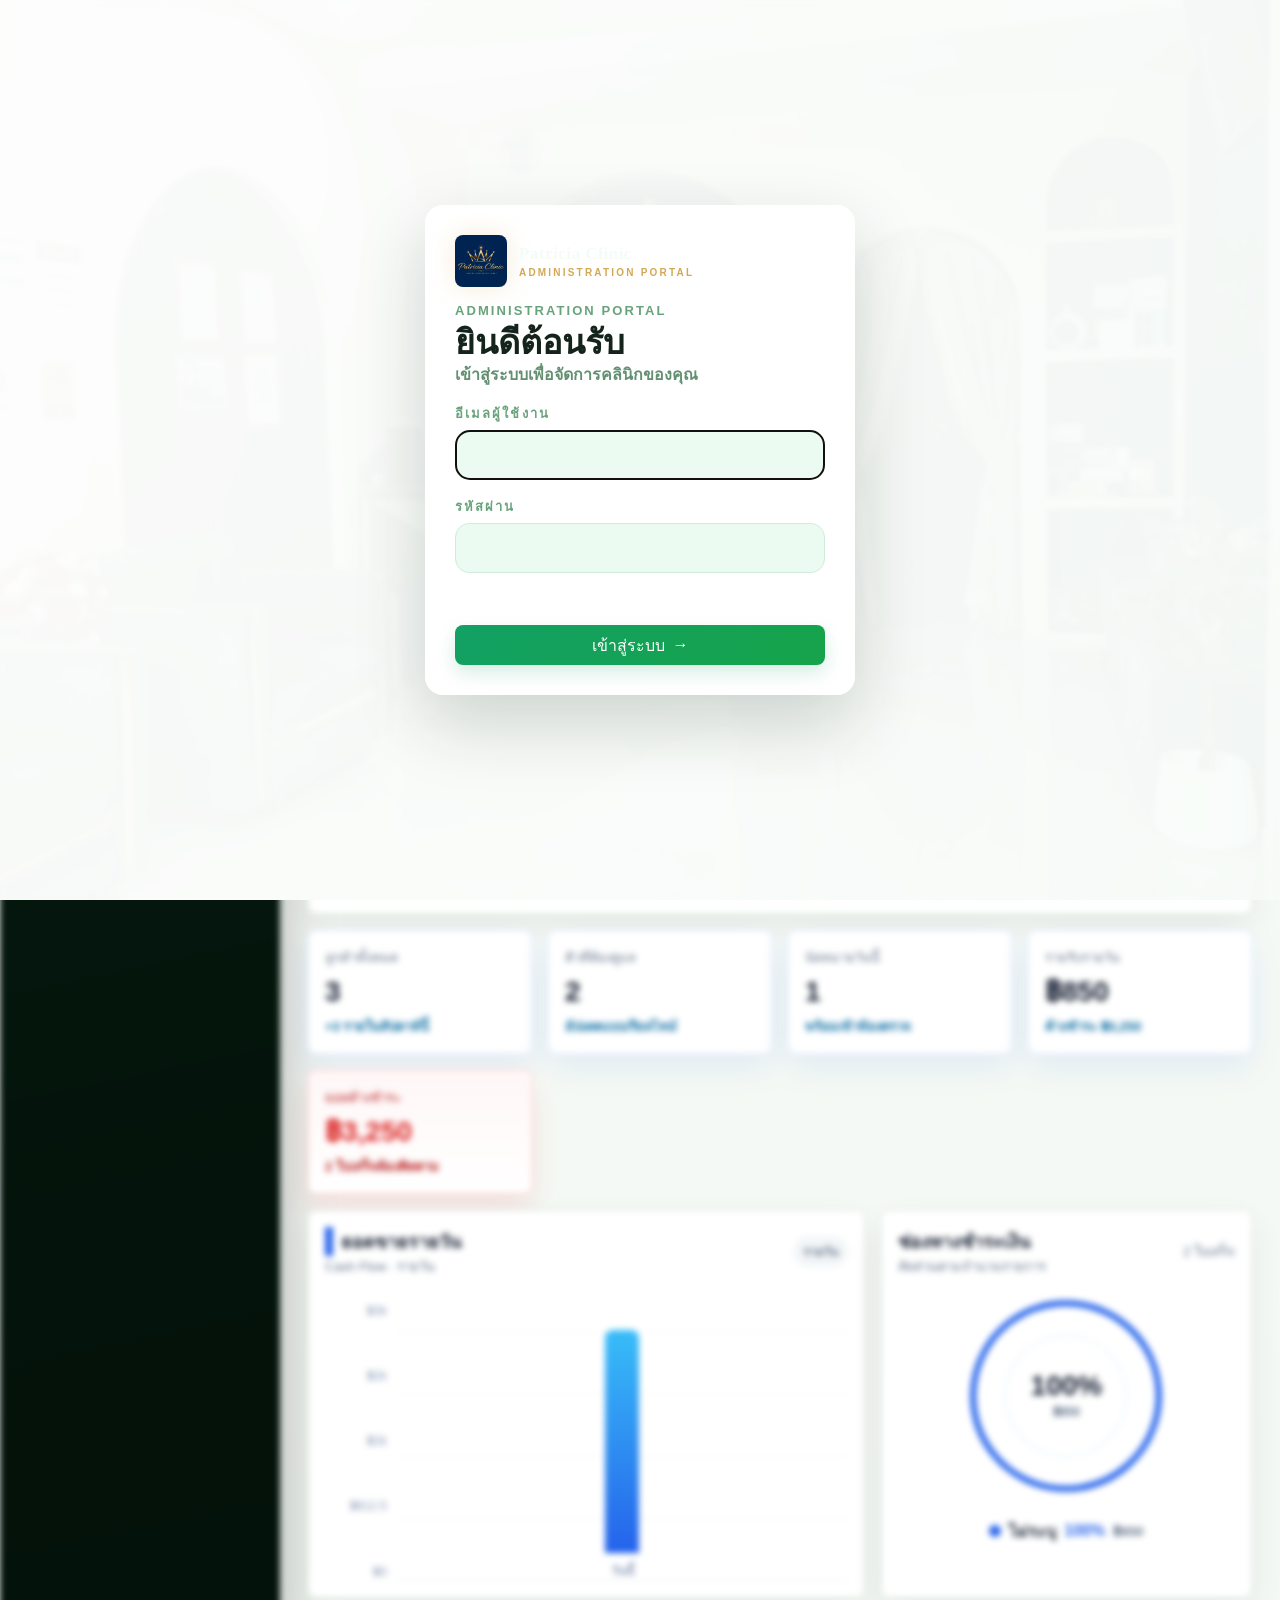
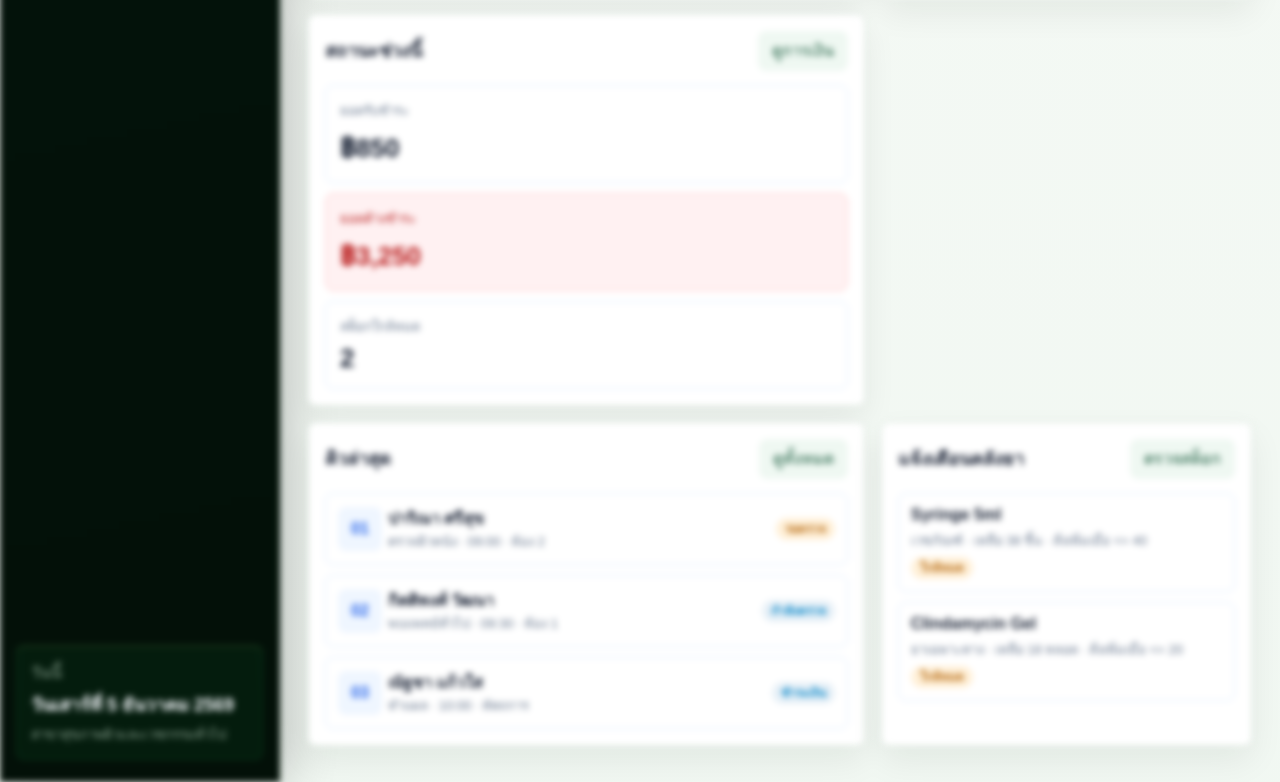
==== commit 944379af: "Match legacy clinic theme" ====
--- a/outputs/index.html
+++ b/outputs/index.html
@@ -14,24 +14,25 @@
             <img src="assets/logo.jpg" alt="">
           </div>
           <div>
-            <strong>แพทริเซียคลินิกเวชกรรมเพชรบุรี-บ้านแหลม</strong>
-            <span>Clinic Management System</span>
+            <strong>Patricia Clinic</strong>
+            <span>ADMINISTRATION PORTAL</span>
           </div>
         </div>
         <div>
-          <p class="eyebrow">ระบบจัดการข้อมูลคลินิก</p>
-          <h1>เข้าสู่ระบบ</h1>
+          <p class="eyebrow">ADMINISTRATION PORTAL</p>
+          <h1>ยินดีต้อนรับ</h1>
+          <p class="login-subtitle">เข้าสู่ระบบเพื่อจัดการคลินิกของคุณ</p>
         </div>
         <div class="field full">
-          <label for="username">ยูสเซอร์</label>
+          <label for="username">อีเมลผู้ใช้งาน</label>
           <input id="username" name="username" autocomplete="username" required>
         </div>
         <div class="field full">
-          <label for="password">พาสเวิร์ด</label>
+          <label for="password">รหัสผ่าน</label>
           <input id="password" name="password" type="password" autocomplete="current-password" required>
         </div>
         <p class="login-error" id="loginError" role="alert"></p>
-        <button type="submit">เข้าสู่ระบบ</button>
+        <button type="submit">เข้าสู่ระบบ <span aria-hidden="true">→</span></button>
       </form>
     </section>
 
@@ -41,8 +42,8 @@
           <img src="assets/logo.jpg" alt="">
         </div>
         <div>
-          <strong>แพทริเซียคลินิกเวชกรรมเพชรบุรี-บ้านแหลม</strong>
-          <span>เพชรบุรี-บ้านแหลม</span>
+          <strong>Patricia Clinic</strong>
+          <span>บ้านแหลม</span>
         </div>
       </div>
       <nav class="nav" id="nav"></nav>
--- a/outputs/styles.css
+++ b/outputs/styles.css
@@ -1145,10 +1145,12 @@
 }
 
 .receipt-top {
+  position: relative;
   display: flex;
   justify-content: space-between;
   gap: 24px;
   border-bottom: 1px solid #cfd8d4;
+  padding-right: 190px;
   padding-bottom: 18px;
 }
 
@@ -1170,10 +1172,12 @@
 }
 
 .receipt-box {
+  position: absolute;
+  top: 0;
+  right: 0;
   width: 170px;
   border: 1px solid #111;
   text-align: center;
-  align-self: start;
 }
 
 .receipt-box strong,
@@ -1289,7 +1293,9 @@
 }
 
 .receipt-mobile-export .receipt-top {
+  position: relative;
   gap: 10px;
+  padding-right: 124px;
   padding-bottom: 10px;
 }
 
@@ -1311,6 +1317,9 @@
 }
 
 .receipt-mobile-export .receipt-box {
+  position: absolute;
+  top: 0;
+  right: 0;
   width: 112px;
   font-size: 10px;
 }
@@ -1385,7 +1394,8 @@
     width: 210mm;
     min-height: 297mm;
     margin: 0 !important;
-    background: #fff;
+    background: #fff !important;
+    box-shadow: none !important;
   }
 
   body {
@@ -1405,10 +1415,12 @@
     inset: auto !important;
     width: 194mm;
     max-width: 194mm;
-    box-shadow: none;
+    box-shadow: none !important;
     margin: 0 auto !important;
     padding: 0 !important;
-    border: 0;
+    border: 0 !important;
+    outline: 0 !important;
+    background: transparent !important;
     overflow: visible;
   }
 
@@ -1417,22 +1429,29 @@
     max-width: none;
     padding: 0 !important;
     overflow: visible;
+    border: 0 !important;
+    background: transparent !important;
+    box-shadow: none !important;
   }
 
   .receipt {
-    border: 0;
+    border: 0 !important;
     width: 132mm;
     max-width: 132mm;
     margin: 0 auto !important;
     padding: 5mm;
-    border-radius: 0;
+    border-radius: 0 !important;
+    box-shadow: none !important;
+    outline: 0 !important;
     font-size: 8pt;
     line-height: 1.25;
     break-inside: avoid;
   }
 
   .receipt-top {
+    position: relative;
     gap: 6mm;
+    padding-right: 36mm;
     padding-bottom: 3mm;
   }
 
@@ -1454,6 +1473,9 @@
   }
 
   .receipt-box {
+    position: absolute;
+    top: 0;
+    right: 0;
     width: 32mm;
     font-size: 7.5pt;
   }
@@ -2200,12 +2222,16 @@
   color: var(--muted);
   font-size: 12px;
   font-weight: 700;
-  white-space: nowrap;
+  line-height: 1.35;
 }
 
 .course-detail-item {
-  grid-template-columns: minmax(0, 1.1fr) minmax(190px, 0.9fr) auto;
+  grid-template-columns: minmax(260px, 1fr) minmax(220px, 0.72fr);
+  grid-template-areas:
+    "info actions"
+    "usage actions";
   align-items: center;
+  gap: 10px 16px;
 }
 
 .course-detail-item.pending-payment {
@@ -2217,6 +2243,32 @@
 .course-detail-item .muted {
   display: block;
   margin-top: 4px;
+}
+
+.course-info {
+  grid-area: info;
+  min-width: 0;
+  display: flex;
+  flex-wrap: wrap;
+  align-items: center;
+  gap: 6px 8px;
+}
+
+.course-info strong {
+  flex: 1 1 220px;
+  min-width: 0;
+  line-height: 1.35;
+  word-break: normal;
+  overflow-wrap: anywhere;
+}
+
+.course-info .muted {
+  flex-basis: 100%;
+}
+
+.course-usage {
+  grid-area: usage;
+  min-width: 0;
 }
 
 .payment-alert {
@@ -2253,7 +2305,7 @@
 .payment-due-badge {
   display: inline-flex;
   width: fit-content;
-  margin-left: 8px;
+  flex: 0 0 auto;
   border-radius: 999px;
   padding: 4px 8px;
   background: #fee2e2;
@@ -2345,10 +2397,13 @@
 }
 
 .course-item-actions {
+  grid-area: actions;
   display: flex;
   align-items: center;
   gap: 8px;
   justify-content: flex-end;
+  flex-wrap: wrap;
+  min-width: 0;
 }
 
 .course-deduct-action {
@@ -2705,10 +2760,19 @@
 
   .course-detail-item {
     grid-template-columns: 1fr;
+    grid-template-areas:
+      "info"
+      "usage"
+      "actions";
   }
 
   .course-item-actions {
     justify-content: flex-start;
+  }
+
+  .course-deduct-action,
+  .pay-due-button {
+    min-width: 0;
   }
 
   .service-hero {
@@ -2744,6 +2808,18 @@
     width: 100%;
   }
 
+  .receipt-mobile-export .receipt-top {
+    flex-direction: row;
+    padding-right: 124px;
+  }
+
+  .receipt-mobile-export .receipt-box {
+    position: absolute;
+    top: 0;
+    right: 0;
+    width: 112px;
+  }
+
   .receipt-signatures {
     grid-template-columns: 1fr;
   }
@@ -2771,3 +2847,232 @@
     width: auto;
   }
 }
+
+/* Final legacy-theme overrides */
+body {
+  background:
+    linear-gradient(180deg, rgba(248, 250, 247, 0.98), rgba(240, 247, 241, 0.92)),
+    radial-gradient(circle at 90% 5%, rgba(212, 168, 83, 0.14), transparent 32%);
+}
+
+.login-screen {
+  background:
+    linear-gradient(120deg, rgba(248, 250, 247, 0.95), rgba(232, 247, 237, 0.88)),
+    url("assets/lobby-wide.jpg");
+  background-size: cover;
+  background-position: center;
+}
+
+.login-screen::before {
+  content: "";
+  position: absolute;
+  inset: 0;
+  background: rgba(255, 255, 255, 0.72);
+  backdrop-filter: blur(2px);
+}
+
+.login-card {
+  position: relative;
+  border: 0;
+  border-radius: 18px;
+  box-shadow: 0 28px 70px rgba(4, 32, 19, 0.18);
+  padding: 30px;
+}
+
+.login-card h1 {
+  font-size: 34px;
+  color: #14231b;
+}
+
+.login-subtitle {
+  margin: 0;
+  color: #649072;
+  font-weight: 800;
+}
+
+.login-card .eyebrow,
+.login-card label {
+  color: #68a37b;
+  letter-spacing: 0.16em;
+}
+
+.login-card input {
+  min-height: 50px;
+  border-color: #cfecdc;
+  border-radius: 14px;
+  background: #ecfbf2;
+}
+
+.login-card button[type="submit"],
+button:not(.secondary):not(.danger):not(.modal-close) {
+  background: linear-gradient(135deg, #12a064, #16a34a);
+  box-shadow: 0 8px 18px rgba(16, 147, 92, 0.17);
+}
+
+.login-card button[type="submit"]:hover,
+button:not(.secondary):not(.danger):not(.modal-close):hover {
+  background: linear-gradient(135deg, #087244, #10935c);
+}
+
+.sidebar {
+  background:
+    radial-gradient(circle at 82% 1%, rgba(212, 168, 83, 0.16), transparent 26%),
+    linear-gradient(168deg, #062013 0%, #04130b 52%, #031008 100%);
+  border-right: 1px solid rgba(34, 197, 94, 0.1);
+  box-shadow: 8px 0 46px rgba(0, 0, 0, 0.24);
+}
+
+.brand-mark {
+  background: transparent;
+  box-shadow: 0 0 24px rgba(212, 168, 83, 0.22);
+}
+
+.brand-mark img {
+  object-fit: contain;
+  filter: drop-shadow(0 0 9px rgba(212, 168, 83, 0.42));
+}
+
+.brand strong {
+  color: #f5fbf5;
+  font-family: Georgia, "Times New Roman", serif;
+  letter-spacing: 0.03em;
+  font-size: 17px;
+}
+
+.brand span {
+  color: #d4a853;
+  letter-spacing: 0.22em;
+  font-size: 10px;
+  font-weight: 800;
+}
+
+.nav button {
+  color: rgba(219, 245, 225, 0.66);
+  border: 1px solid transparent;
+  border-radius: 10px;
+}
+
+.nav button.active,
+.nav button:hover {
+  background: linear-gradient(135deg, rgba(34, 197, 94, 0.23), rgba(22, 163, 74, 0.1));
+  border-color: rgba(34, 197, 94, 0.22);
+  color: #f0fdf4;
+  box-shadow: inset 4px 0 0 #d4a853;
+}
+
+.clinic-card {
+  background: rgba(34, 197, 94, 0.07);
+  border-color: rgba(34, 197, 94, 0.16);
+  box-shadow: inset 0 1px 0 rgba(212, 168, 83, 0.18);
+}
+
+.clinic-card span,
+.clinic-card small {
+  color: rgba(219, 245, 225, 0.62);
+}
+
+.topbar {
+  background: rgba(255, 255, 255, 0.9);
+  border-bottom-color: #dce8df;
+  box-shadow: 0 8px 26px rgba(4, 32, 19, 0.05);
+}
+
+.eyebrow,
+.money,
+.stat-card strong,
+.dashboard-total,
+.service-card .price {
+  color: #0f8b55;
+}
+
+.secondary {
+  background: #eff8f2;
+  color: #0b5132;
+}
+
+.secondary:hover {
+  background: #dff3e7;
+}
+
+.danger {
+  background: #fff0f0;
+  color: #c62828;
+}
+
+.search,
+.catalog-search,
+.patient-search,
+.panel,
+.table-wrap,
+.patient-profile,
+.patient-workspace,
+.service-card,
+.stat-card,
+.dashboard-card,
+.summary-panel,
+.form-panel {
+  border-color: #dce8df;
+  box-shadow: 0 14px 34px rgba(4, 32, 19, 0.07);
+}
+
+.hero-strip,
+.patient-hero,
+.service-hero {
+  background:
+    linear-gradient(100deg, rgba(4, 32, 19, 0.94), rgba(8, 114, 68, 0.82)),
+    url("assets/reception-close.jpg");
+  background-size: cover;
+  background-position: center;
+  border: 1px solid rgba(212, 168, 83, 0.22);
+}
+
+.hero-strip p,
+.patient-hero p,
+.service-hero p {
+  color: #dff6e7;
+}
+
+.showcase-copy {
+  border-color: rgba(212, 168, 83, 0.32);
+  background:
+    linear-gradient(145deg, rgba(255, 255, 255, 0.98), rgba(249, 252, 247, 0.94)),
+    radial-gradient(circle at 50% 26%, rgba(212, 168, 83, 0.18), transparent 36%);
+}
+
+.premium-logo-frame {
+  background:
+    linear-gradient(#ffffff, #ffffff) padding-box,
+    linear-gradient(135deg, #f6dfa0, #b8860b, #fff2c2) border-box;
+  box-shadow: 0 18px 36px rgba(4, 32, 19, 0.1), 0 0 0 10px rgba(232, 247, 237, 0.75);
+}
+
+.showcase-copy span,
+.badge.ok {
+  background: #e7f8ee;
+  color: #087244;
+}
+
+.patient-tabs {
+  background: #f0f5f2;
+}
+
+.patient-tabs button.active {
+  color: #10935c;
+  box-shadow: 0 8px 18px rgba(16, 147, 92, 0.13);
+}
+
+.avatar.big,
+.avatar {
+  background: #10935c;
+}
+
+.bar-fill,
+.progress-fill {
+  background: linear-gradient(90deg, #22c55e, #0f8b55);
+}
+
+.modal-close {
+  background: #fff0f0;
+  color: #c62828;
+  border: 1px solid #ffcaca;
+}
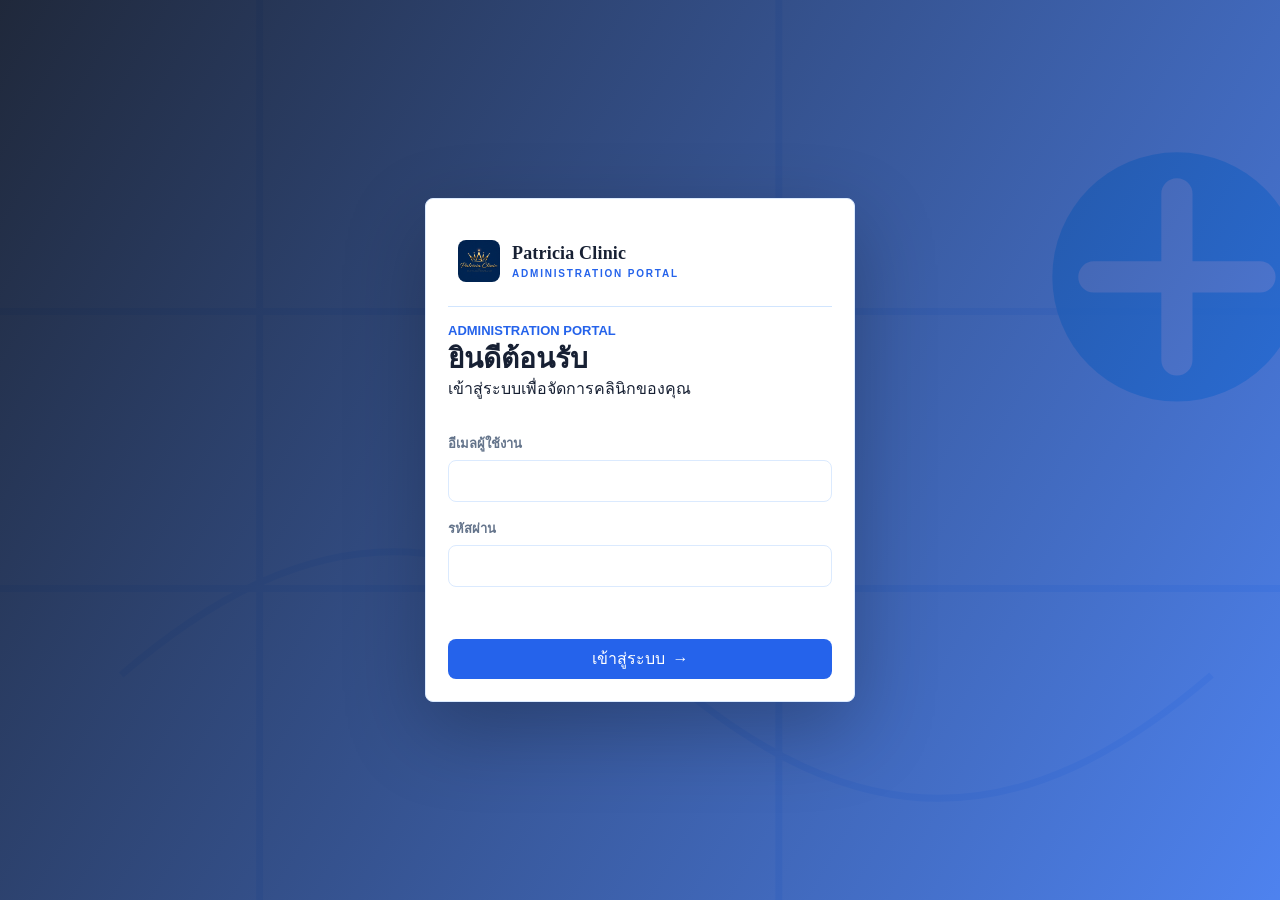
==== commit 5be55bf4: "Match legacy menu layout in blue theme" ====
--- a/outputs/index.html
+++ b/outputs/index.html
@@ -47,10 +47,23 @@
         </div>
       </div>
       <nav class="nav" id="nav"></nav>
-      <div class="clinic-card">
-        <span>วันนี้</span>
-        <strong id="todayLabel">-</strong>
-        <small>สาขาสุขภาพผิวและเวชกรรมทั่วไป</small>
+      <div class="sidebar-footer" aria-label="สถานะระบบ">
+        <button class="mode-toggle" type="button" aria-label="Light Mode">
+          <svg viewBox="0 0 24 24" aria-hidden="true"><path d="M12 3v2M12 19v2M4.93 4.93l1.41 1.41M17.66 17.66l1.41 1.41M3 12h2M19 12h2M4.93 19.07l1.41-1.41M17.66 6.34l1.41-1.41M12 8a4 4 0 1 1 0 8 4 4 0 0 1 0-8Z"/></svg>
+          <span>Light Mode</span>
+        </button>
+        <div class="sidebar-user">
+          <span class="user-avatar">A</span>
+          <div>
+            <strong>admin@patriciabanlaem.com</strong>
+            <small>Admin</small>
+          </div>
+          <svg viewBox="0 0 24 24" aria-hidden="true"><path d="M10 17l5-5-5-5M15 12H3M21 3v18h-6"/></svg>
+        </div>
+        <div class="connection-status">
+          <svg viewBox="0 0 24 24" aria-hidden="true"><path d="M5 12.55a11 11 0 0 1 14 0M8.5 16a6 6 0 0 1 7 0M12 20h.01"/></svg>
+          <span>CONNECTED</span>
+        </div>
       </div>
     </aside>
 
--- a/outputs/styles.css
+++ b/outputs/styles.css
@@ -2848,231 +2848,388 @@
   }
 }
 
-/* Final legacy-theme overrides */
+/* Legacy layout shape in blue-white theme */
 body {
+  grid-template-columns: 248px minmax(0, 1fr);
   background:
-    linear-gradient(180deg, rgba(248, 250, 247, 0.98), rgba(240, 247, 241, 0.92)),
-    radial-gradient(circle at 90% 5%, rgba(212, 168, 83, 0.14), transparent 32%);
-}
-
-.login-screen {
+    linear-gradient(180deg, #f8fbff 0%, #eef6ff 100%),
+    radial-gradient(circle at 92% 4%, rgba(37, 99, 235, 0.1), transparent 30%);
+}
+
+.sidebar {
+  min-height: 100vh;
+  padding: 18px 8px 0;
+  gap: 14px;
   background:
-    linear-gradient(120deg, rgba(248, 250, 247, 0.95), rgba(232, 247, 237, 0.88)),
+    radial-gradient(circle at 94% 42px, rgba(37, 99, 235, 0.22), transparent 34px),
+    linear-gradient(180deg, #ffffff 0%, #f3f8ff 54%, #eaf3ff 100%);
+  color: #172033;
+  border-right: 1px solid #dbeafe;
+  box-shadow: 10px 0 36px rgba(37, 99, 235, 0.08);
+}
+
+.brand {
+  min-height: 86px;
+  padding: 10px 10px 16px;
+  border-bottom: 1px solid rgba(191, 219, 254, 0.72);
+}
+
+.brand-mark {
+  width: 42px;
+  height: 42px;
+  flex-basis: 42px;
+  background: transparent;
+  box-shadow: none;
+}
+
+.brand-mark img {
+  object-fit: contain;
+  filter: drop-shadow(0 4px 10px rgba(37, 99, 235, 0.12));
+}
+
+.brand strong {
+  color: #172033;
+  font-family: Georgia, "Times New Roman", serif;
+  font-size: 18px;
+  letter-spacing: 0.01em;
+}
+
+.brand span {
+  margin-top: 4px;
+  color: #2563eb;
+  font-size: 10px;
+  font-weight: 900;
+  letter-spacing: 0.18em;
+}
+
+.nav {
+  gap: 7px;
+  padding: 0 0 10px;
+}
+
+.nav button {
+  min-height: 52px;
+  justify-content: flex-start;
+  padding: 0 14px;
+  border: 1px solid transparent;
+  border-radius: 10px;
+  background: transparent;
+  color: #6b7d95;
+  font-size: 14px;
+  font-weight: 800;
+  box-shadow: none;
+}
+
+.nav button svg {
+  width: 22px;
+  height: 22px;
+  color: #7f96b3;
+}
+
+.nav button.active,
+.nav button:hover {
+  background: linear-gradient(135deg, rgba(37, 99, 235, 0.13), rgba(14, 165, 233, 0.08));
+  border-color: rgba(37, 99, 235, 0.18);
+  color: #1d4ed8;
+  box-shadow: inset 4px 0 0 #2563eb, 0 10px 24px rgba(37, 99, 235, 0.1);
+}
+
+.nav button.active svg,
+.nav button:hover svg {
+  color: #2563eb;
+}
+
+.sidebar-footer {
+  margin: auto -8px 0;
+  padding: 12px 8px 10px;
+  border-top: 1px solid rgba(191, 219, 254, 0.72);
+  display: grid;
+  gap: 8px;
+}
+
+.mode-toggle {
+  justify-content: flex-start;
+  width: 100%;
+  min-height: 40px;
+  padding: 0 12px;
+  background: transparent;
+  color: #7f96b3;
+  box-shadow: none;
+  font-size: 13px;
+  font-weight: 800;
+}
+
+.mode-toggle:hover {
+  background: #eff6ff;
+  color: #2563eb;
+}
+
+.mode-toggle svg,
+.sidebar-user svg,
+.connection-status svg {
+  fill: none;
+  stroke: currentColor;
+  stroke-width: 2;
+  stroke-linecap: round;
+  stroke-linejoin: round;
+}
+
+.sidebar-user {
+  min-height: 62px;
+  padding: 9px;
+  border: 1px solid rgba(37, 99, 235, 0.14);
+  border-radius: 10px;
+  background: rgba(255, 255, 255, 0.72);
+  box-shadow: 0 10px 24px rgba(37, 99, 235, 0.08);
+  display: grid;
+  grid-template-columns: 34px minmax(0, 1fr) 18px;
+  align-items: center;
+  gap: 8px;
+}
+
+.user-avatar {
+  width: 34px;
+  height: 34px;
+  border-radius: 999px;
+  background: linear-gradient(135deg, #2563eb, #0ea5e9);
+  color: #fff;
+  display: grid;
+  place-items: center;
+  font-weight: 900;
+  box-shadow: 0 0 0 3px rgba(37, 99, 235, 0.12);
+}
+
+.sidebar-user strong,
+.sidebar-user small {
+  display: block;
+  overflow: hidden;
+  text-overflow: ellipsis;
+  white-space: nowrap;
+}
+
+.sidebar-user strong {
+  color: #172033;
+  font-size: 12px;
+}
+
+.sidebar-user small {
+  color: #2563eb;
+  font-size: 11px;
+  font-weight: 800;
+}
+
+.sidebar-user > svg {
+  width: 16px;
+  height: 16px;
+  color: #94a8c4;
+}
+
+.connection-status {
+  height: 32px;
+  border: 1px solid rgba(14, 165, 233, 0.2);
+  border-radius: 8px;
+  background: #eff6ff;
+  color: #0284c7;
+  display: flex;
+  align-items: center;
+  gap: 7px;
+  padding: 0 10px;
+  font-size: 10px;
+  font-weight: 900;
+  letter-spacing: 0.08em;
+}
+
+.connection-status svg {
+  width: 13px;
+  height: 13px;
+}
+
+.topbar {
+  min-height: 78px;
+  background: rgba(248, 251, 255, 0.86);
+  border-bottom-color: #dbeafe;
+  box-shadow: 0 8px 28px rgba(37, 99, 235, 0.06);
+}
+
+.content {
+  padding: 24px 28px 38px;
+}
+
+.panel,
+.card,
+.service-card,
+.showcase-card,
+.summary-stack article,
+.queue-item,
+.timeline-item,
+.inventory-item,
+.table-wrap {
+  border-radius: 12px;
+  border-color: #dbeafe;
+  box-shadow: 0 16px 34px rgba(37, 99, 235, 0.08);
+}
+
+.hero-strip,
+.patient-hero,
+.service-hero {
+  border-radius: 28px;
+  background:
+    linear-gradient(100deg, rgba(29, 78, 216, 0.92), rgba(14, 165, 233, 0.76)),
     url("assets/lobby-wide.jpg");
   background-size: cover;
   background-position: center;
-}
-
-.login-screen::before {
-  content: "";
-  position: absolute;
-  inset: 0;
-  background: rgba(255, 255, 255, 0.72);
-  backdrop-filter: blur(2px);
-}
-
-.login-card {
-  position: relative;
-  border: 0;
-  border-radius: 18px;
-  box-shadow: 0 28px 70px rgba(4, 32, 19, 0.18);
-  padding: 30px;
-}
-
-.login-card h1 {
-  font-size: 34px;
-  color: #14231b;
-}
-
-.login-subtitle {
-  margin: 0;
-  color: #649072;
-  font-weight: 800;
-}
-
-.login-card .eyebrow,
-.login-card label {
-  color: #68a37b;
-  letter-spacing: 0.16em;
-}
-
-.login-card input {
-  min-height: 50px;
-  border-color: #cfecdc;
-  border-radius: 14px;
-  background: #ecfbf2;
-}
-
-.login-card button[type="submit"],
-button:not(.secondary):not(.danger):not(.modal-close) {
-  background: linear-gradient(135deg, #12a064, #16a34a);
-  box-shadow: 0 8px 18px rgba(16, 147, 92, 0.17);
-}
-
-.login-card button[type="submit"]:hover,
-button:not(.secondary):not(.danger):not(.modal-close):hover {
-  background: linear-gradient(135deg, #087244, #10935c);
-}
-
-.sidebar {
-  background:
-    radial-gradient(circle at 82% 1%, rgba(212, 168, 83, 0.16), transparent 26%),
-    linear-gradient(168deg, #062013 0%, #04130b 52%, #031008 100%);
-  border-right: 1px solid rgba(34, 197, 94, 0.1);
-  box-shadow: 8px 0 46px rgba(0, 0, 0, 0.24);
-}
-
-.brand-mark {
-  background: transparent;
-  box-shadow: 0 0 24px rgba(212, 168, 83, 0.22);
-}
-
-.brand-mark img {
-  object-fit: contain;
-  filter: drop-shadow(0 0 9px rgba(212, 168, 83, 0.42));
-}
-
-.brand strong {
-  color: #f5fbf5;
-  font-family: Georgia, "Times New Roman", serif;
-  letter-spacing: 0.03em;
-  font-size: 17px;
-}
-
-.brand span {
-  color: #d4a853;
-  letter-spacing: 0.22em;
-  font-size: 10px;
-  font-weight: 800;
-}
-
-.nav button {
-  color: rgba(219, 245, 225, 0.66);
-  border: 1px solid transparent;
-  border-radius: 10px;
-}
-
-.nav button.active,
-.nav button:hover {
-  background: linear-gradient(135deg, rgba(34, 197, 94, 0.23), rgba(22, 163, 74, 0.1));
-  border-color: rgba(34, 197, 94, 0.22);
-  color: #f0fdf4;
-  box-shadow: inset 4px 0 0 #d4a853;
-}
-
-.clinic-card {
-  background: rgba(34, 197, 94, 0.07);
-  border-color: rgba(34, 197, 94, 0.16);
-  box-shadow: inset 0 1px 0 rgba(212, 168, 83, 0.18);
-}
-
-.clinic-card span,
-.clinic-card small {
-  color: rgba(219, 245, 225, 0.62);
-}
-
-.topbar {
-  background: rgba(255, 255, 255, 0.9);
-  border-bottom-color: #dce8df;
-  box-shadow: 0 8px 26px rgba(4, 32, 19, 0.05);
-}
-
-.eyebrow,
-.money,
-.stat-card strong,
-.dashboard-total,
-.service-card .price {
-  color: #0f8b55;
-}
-
-.secondary {
-  background: #eff8f2;
-  color: #0b5132;
-}
-
-.secondary:hover {
-  background: #dff3e7;
-}
-
-.danger {
-  background: #fff0f0;
-  color: #c62828;
-}
-
-.search,
-.catalog-search,
-.patient-search,
-.panel,
-.table-wrap,
-.patient-profile,
-.patient-workspace,
-.service-card,
-.stat-card,
-.dashboard-card,
-.summary-panel,
-.form-panel {
-  border-color: #dce8df;
-  box-shadow: 0 14px 34px rgba(4, 32, 19, 0.07);
-}
-
-.hero-strip,
-.patient-hero,
-.service-hero {
-  background:
-    linear-gradient(100deg, rgba(4, 32, 19, 0.94), rgba(8, 114, 68, 0.82)),
-    url("assets/reception-close.jpg");
-  background-size: cover;
-  background-position: center;
-  border: 1px solid rgba(212, 168, 83, 0.22);
+  box-shadow: 0 20px 42px rgba(37, 99, 235, 0.16);
+}
+
+.hero-strip {
+  min-height: 170px;
+  padding: 28px;
+  align-items: center;
+}
+
+.hero-strip h2 {
+  font-size: 28px;
 }
 
 .hero-strip p,
 .patient-hero p,
 .service-hero p {
-  color: #dff6e7;
-}
-
-.showcase-copy {
-  border-color: rgba(212, 168, 83, 0.32);
-  background:
-    linear-gradient(145deg, rgba(255, 255, 255, 0.98), rgba(249, 252, 247, 0.94)),
-    radial-gradient(circle at 50% 26%, rgba(212, 168, 83, 0.18), transparent 36%);
-}
-
-.premium-logo-frame {
-  background:
-    linear-gradient(#ffffff, #ffffff) padding-box,
-    linear-gradient(135deg, #f6dfa0, #b8860b, #fff2c2) border-box;
-  box-shadow: 0 18px 36px rgba(4, 32, 19, 0.1), 0 0 0 10px rgba(232, 247, 237, 0.75);
-}
-
-.showcase-copy span,
-.badge.ok {
-  background: #e7f8ee;
-  color: #087244;
+  color: #e0f2fe;
+}
+
+.dashboard-controls {
+  border-radius: 16px;
+}
+
+.stat-card,
+.card.stat {
+  position: relative;
+  min-height: 116px;
+  overflow: hidden;
+  background: linear-gradient(135deg, #ffffff, #f0f8ff);
+}
+
+.card.stat::before {
+  content: "";
+  width: 6px;
+  height: 34px;
+  border-radius: 999px;
+  background: #2563eb;
+  position: absolute;
+  top: 18px;
+  left: 18px;
+}
+
+.card.stat span,
+.card.stat strong,
+.card.stat b {
+  margin-left: 14px;
+}
+
+.card.stat strong {
+  color: #2563eb;
+  font-size: 30px;
+}
+
+.card.stat b {
+  color: #7f96b3;
+}
+
+.card.stat.stat-danger::before {
+  background: #ef4444;
+}
+
+.card.stat.stat-danger strong,
+.summary-danger strong {
+  color: #dc2626;
+}
+
+.sales-panel,
+.payment-donut-panel,
+.finance-chart {
+  min-height: 300px;
+}
+
+.bar-track {
+  background: #eff6ff;
+}
+
+.bar-track i {
+  background: linear-gradient(180deg, #38bdf8, #2563eb);
+}
+
+th {
+  background: #f3f8ff;
+  color: #7287a4;
+  font-weight: 900;
+}
+
+td {
+  background: rgba(255, 255, 255, 0.72);
+}
+
+.filters button,
+.catalog-filters button {
+  border-radius: 11px;
+  background: #ffffff;
+  color: #7287a4;
+  border: 1px solid #dbeafe;
+  box-shadow: none;
+}
+
+.filters button.active,
+.catalog-filters button.active {
+  background: #2563eb;
+  color: #fff;
+  border-color: #2563eb;
 }
 
 .patient-tabs {
-  background: #f0f5f2;
+  border-radius: 16px;
+  background: #f1f6fd;
+  padding: 7px;
+}
+
+.patient-tabs button {
+  border-radius: 12px;
 }
 
 .patient-tabs button.active {
-  color: #10935c;
-  box-shadow: 0 8px 18px rgba(16, 147, 92, 0.13);
-}
-
-.avatar.big,
-.avatar {
-  background: #10935c;
-}
-
-.bar-fill,
-.progress-fill {
-  background: linear-gradient(90deg, #22c55e, #0f8b55);
-}
-
-.modal-close {
-  background: #fff0f0;
-  color: #c62828;
-  border: 1px solid #ffcaca;
-}
+  color: #2563eb;
+  background: #fff;
+  box-shadow: 0 10px 22px rgba(37, 99, 235, 0.12);
+}
+
+.service-grid {
+  grid-template-columns: repeat(auto-fill, minmax(210px, 1fr));
+}
+
+.service-card {
+  min-height: 210px;
+}
+
+.modal {
+  border-radius: 16px;
+}
+
+@media (max-width: 980px) {
+  body {
+    grid-template-columns: 1fr;
+  }
+
+  .sidebar {
+    min-height: auto;
+    padding: 12px;
+  }
+
+  .brand {
+    min-height: auto;
+    padding: 4px 4px 10px;
+  }
+
+  .sidebar-footer {
+    display: none;
+  }
+}
+
+
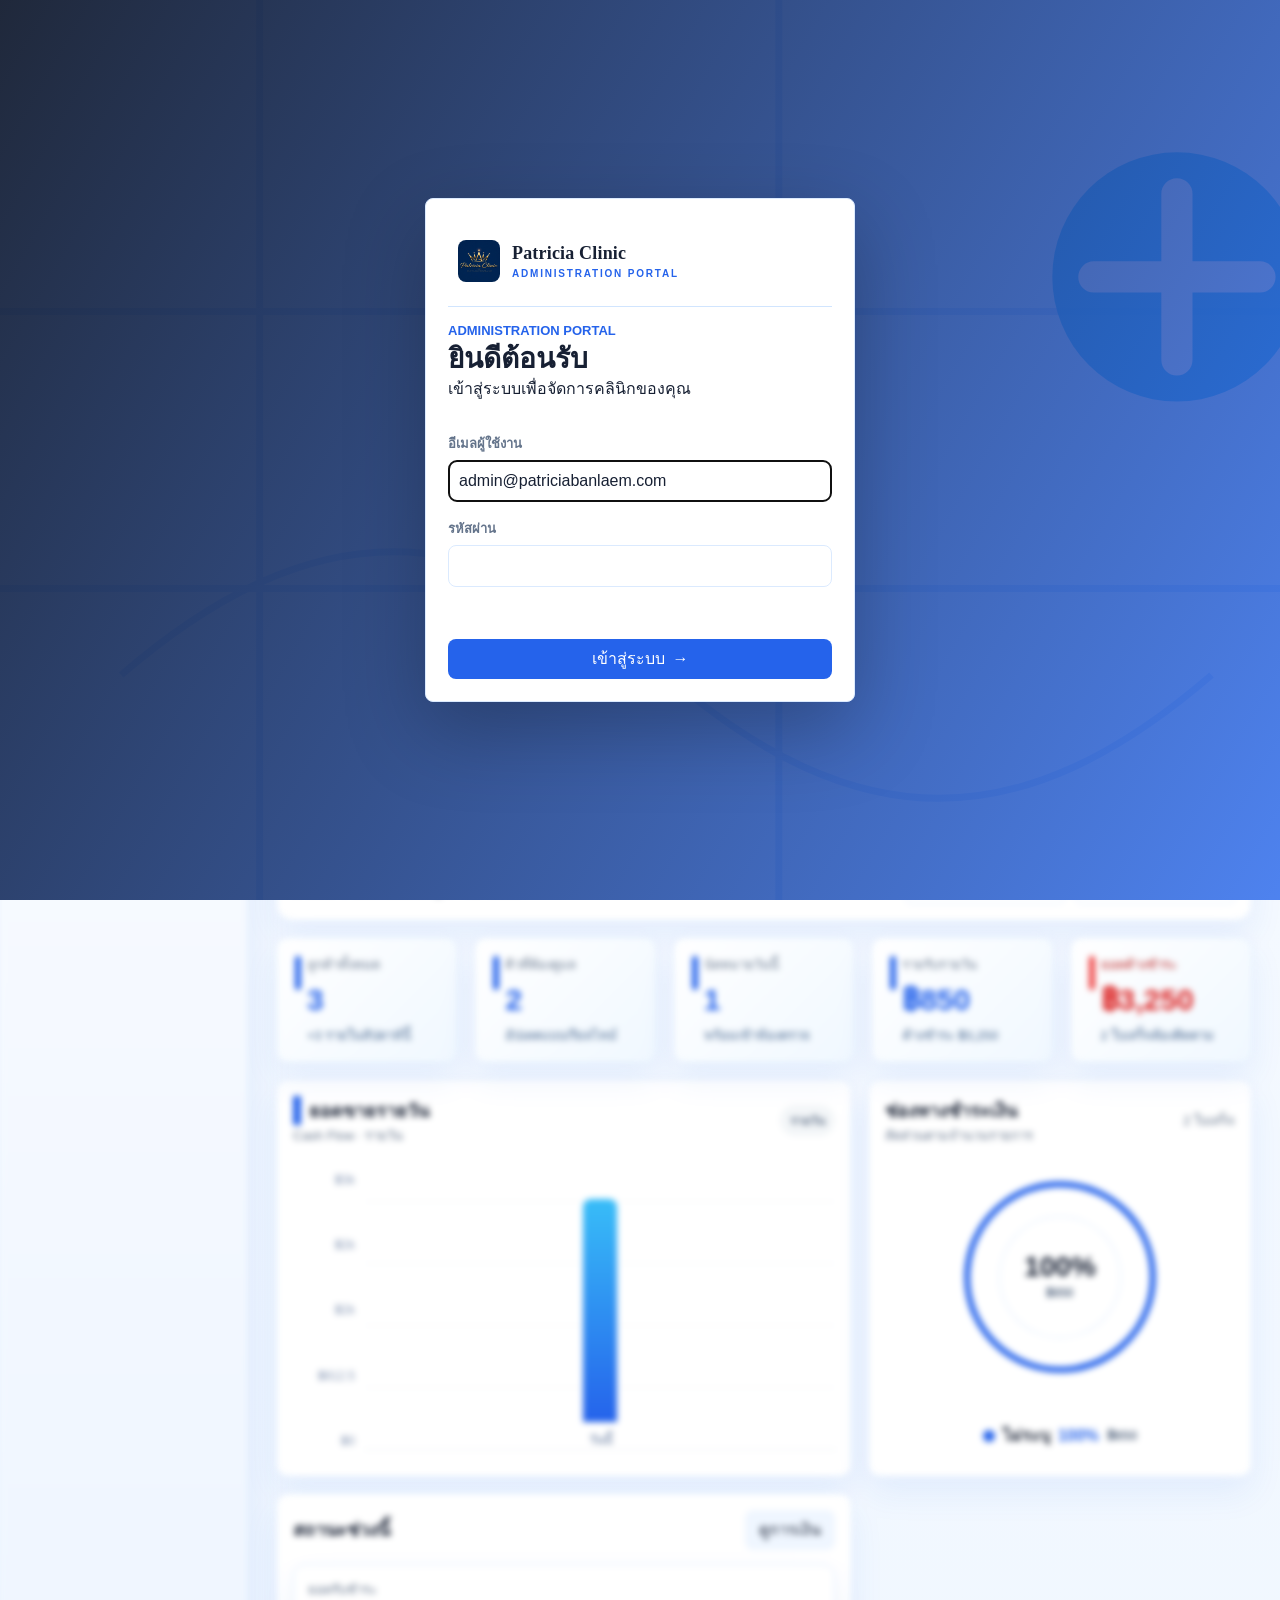
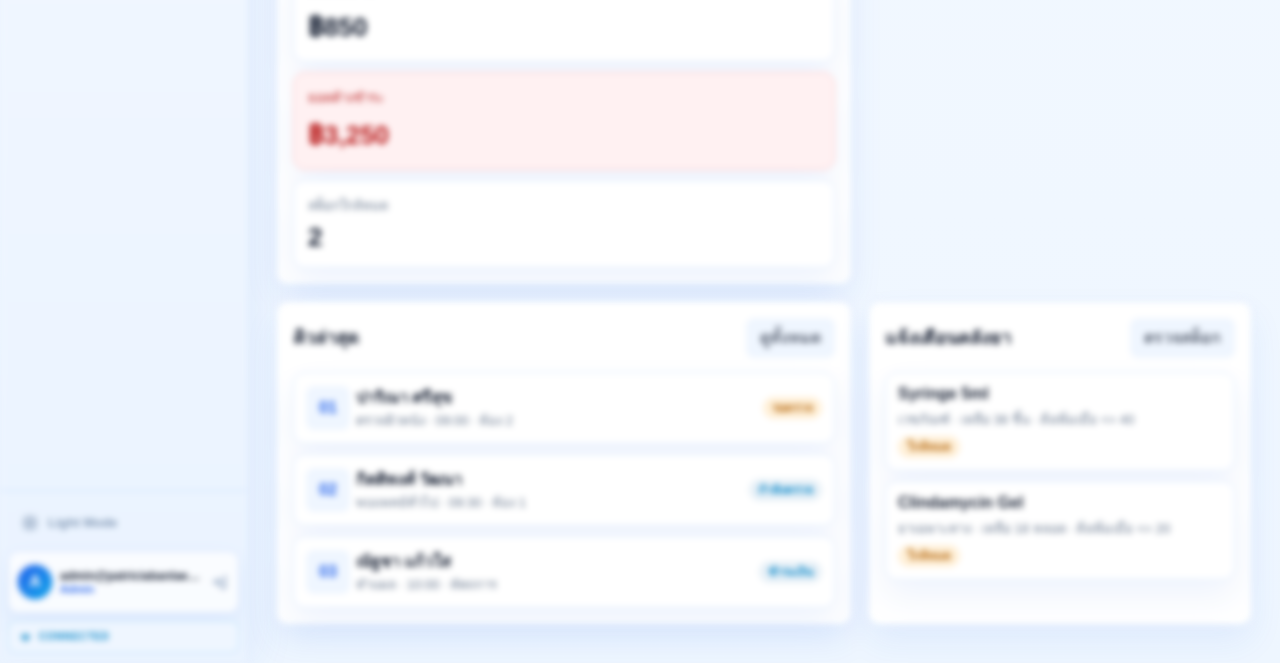
==== commit 9aefcac5: "Fix login after sidebar redesign" ====
--- a/outputs/index.html
+++ b/outputs/index.html
@@ -25,7 +25,7 @@
         </div>
         <div class="field full">
           <label for="username">อีเมลผู้ใช้งาน</label>
-          <input id="username" name="username" autocomplete="username" required>
+          <input id="username" name="username" autocomplete="username" value="admin@patriciabanlaem.com" required>
         </div>
         <div class="field full">
           <label for="password">รหัสผ่าน</label>
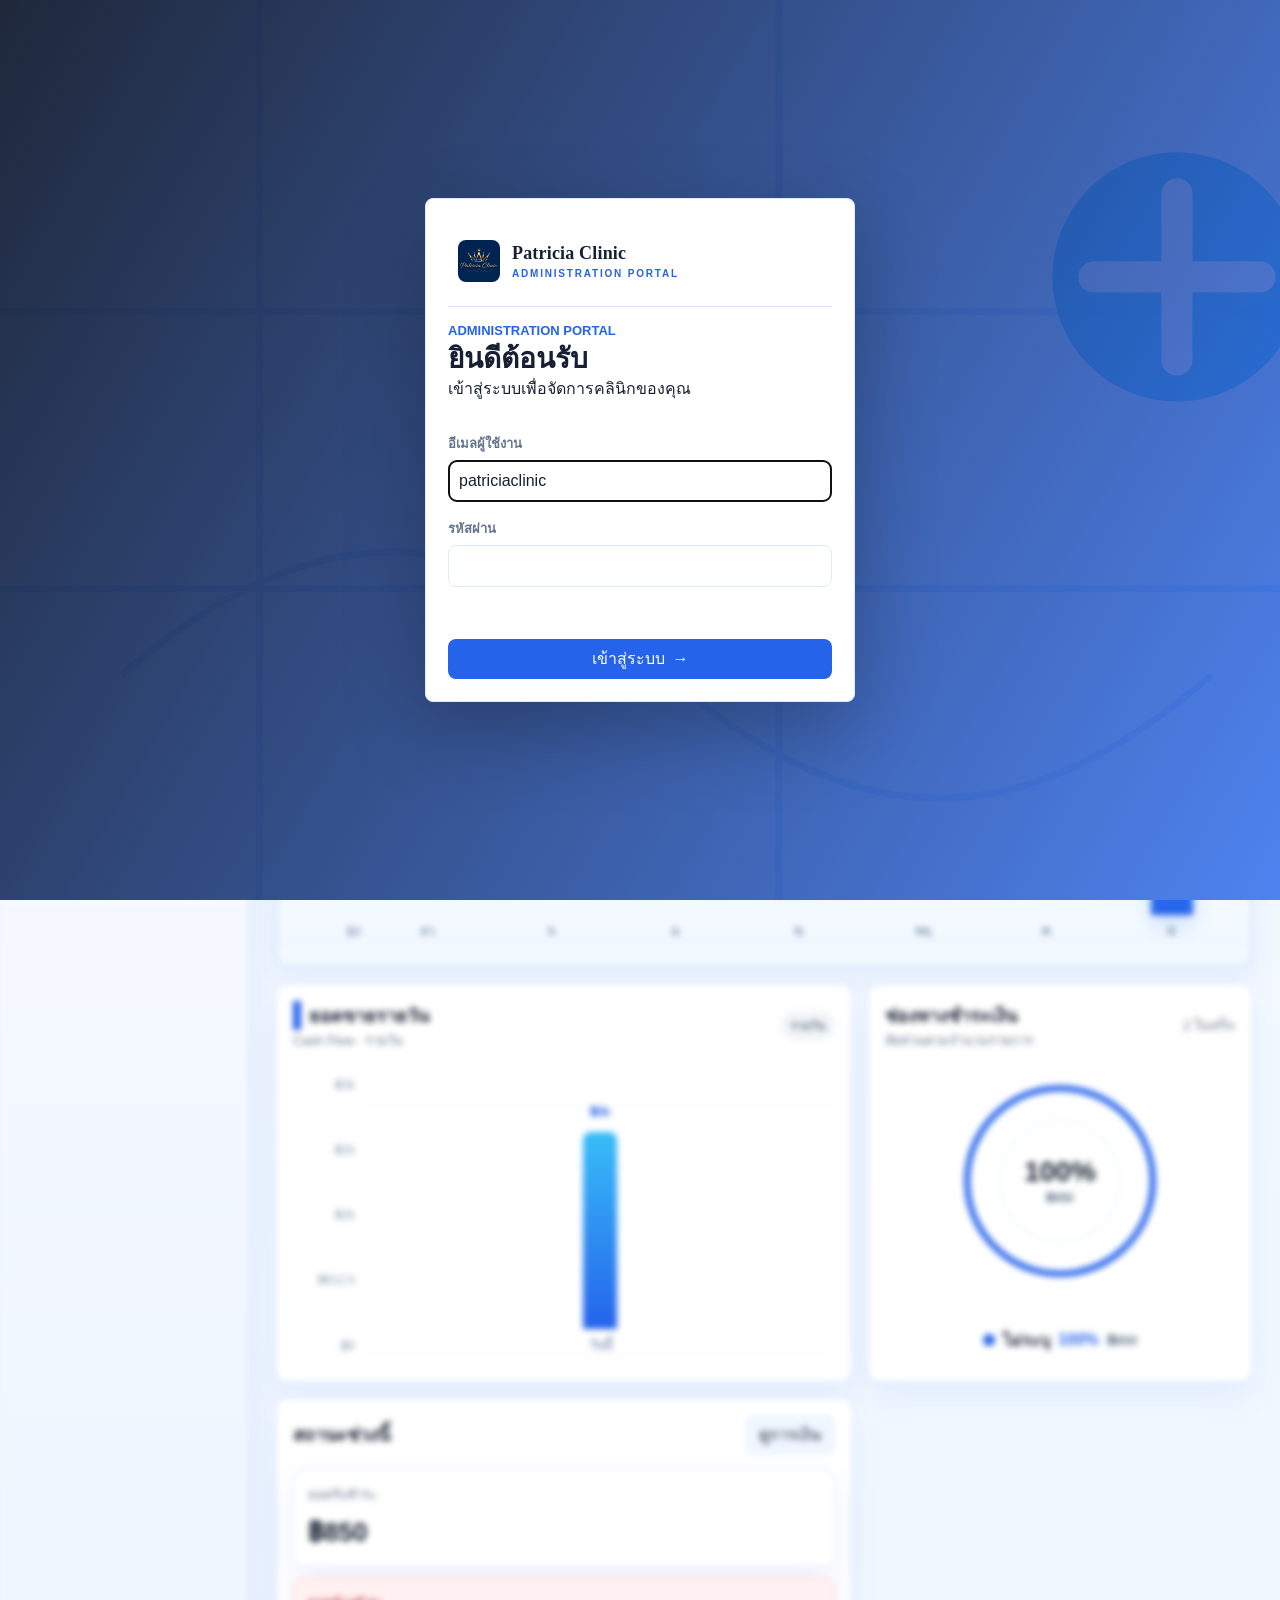
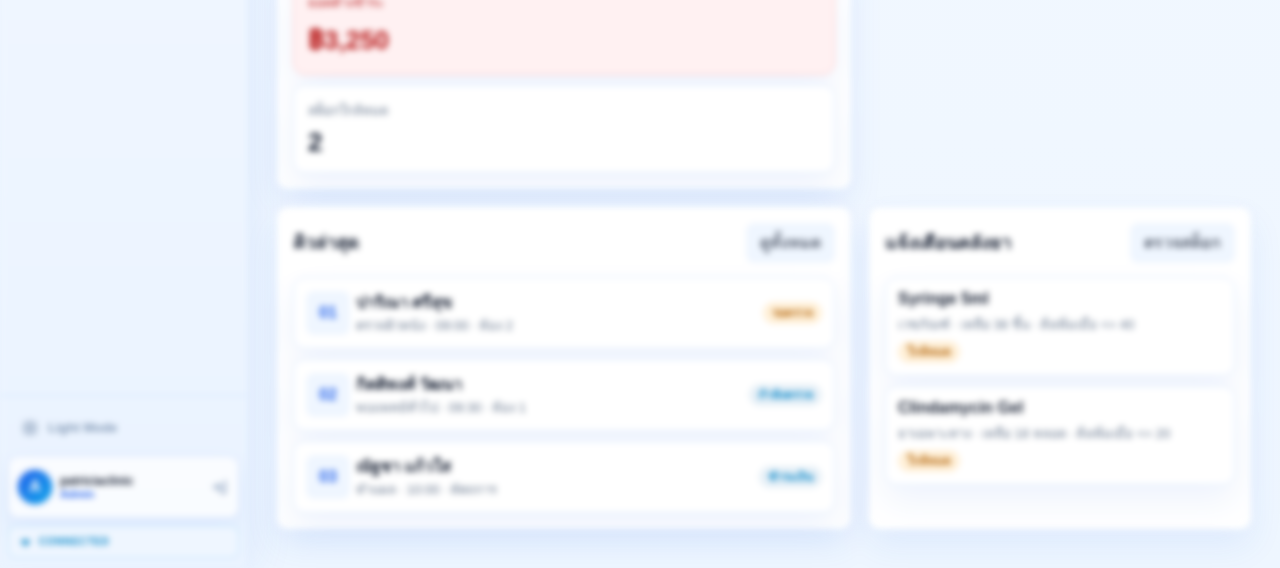
==== commit 27fbca1f: "Refine sales analysis and login" ====
--- a/outputs/index.html
+++ b/outputs/index.html
@@ -25,7 +25,7 @@
         </div>
         <div class="field full">
           <label for="username">อีเมลผู้ใช้งาน</label>
-          <input id="username" name="username" autocomplete="username" value="admin@patriciabanlaem.com" required>
+          <input id="username" name="username" autocomplete="username" value="patriciaclinic" required>
         </div>
         <div class="field full">
           <label for="password">รหัสผ่าน</label>
@@ -55,7 +55,7 @@
         <div class="sidebar-user">
           <span class="user-avatar">A</span>
           <div>
-            <strong>admin@patriciabanlaem.com</strong>
+            <strong>patriciaclinic</strong>
             <small>Admin</small>
           </div>
           <svg viewBox="0 0 24 24" aria-hidden="true"><path d="M10 17l5-5-5-5M15 12H3M21 3v18h-6"/></svg>
--- a/outputs/styles.css
+++ b/outputs/styles.css
@@ -1848,9 +1848,19 @@
 .chart-bar {
   height: 250px;
   display: grid;
-  grid-template-rows: 1fr auto;
+  grid-template-rows: 22px 1fr auto;
   justify-items: center;
-  gap: 8px;
+  gap: 6px;
+}
+
+.chart-bar b {
+  min-height: 20px;
+  color: #2563eb;
+  font-size: 12px;
+  font-weight: 900;
+  line-height: 1;
+  white-space: nowrap;
+  align-self: end;
 }
 
 .chart-bar i {
@@ -1949,6 +1959,216 @@
   font-weight: 800;
 }
 
+.analysis-hero {
+  display: flex;
+  align-items: center;
+  justify-content: space-between;
+  gap: 16px;
+  margin-bottom: 16px;
+  padding: 22px;
+  border: 1px solid #bfdbfe;
+  border-radius: 18px;
+  background:
+    linear-gradient(135deg, #ffffff, #eef6ff),
+    radial-gradient(circle at 92% 14%, rgba(14, 165, 233, 0.16), transparent 30%);
+  box-shadow: 0 16px 34px rgba(37, 99, 235, 0.1);
+}
+
+.analysis-hero span {
+  color: #2563eb;
+  font-size: 12px;
+  font-weight: 900;
+}
+
+.analysis-hero h2 {
+  margin: 2px 0 4px;
+  color: #0f172a;
+  font-size: 28px;
+}
+
+.analysis-hero p {
+  margin: 0;
+  color: var(--muted);
+  font-weight: 800;
+}
+
+.analysis-filters {
+  display: flex;
+  align-items: end;
+  gap: 10px;
+  flex-wrap: wrap;
+  justify-content: flex-end;
+}
+
+.analysis-filters label {
+  display: grid;
+  gap: 5px;
+  color: var(--muted);
+  font-size: 12px;
+  font-weight: 900;
+}
+
+.analysis-filters select {
+  min-height: 40px;
+  min-width: 130px;
+  border: 1px solid #bfdbfe;
+  border-radius: 10px;
+  background: #fff;
+  padding: 6px 12px;
+  color: var(--ink);
+  font-weight: 900;
+}
+
+.analysis-month-picker {
+  display: flex;
+  gap: 8px;
+  flex-wrap: wrap;
+  margin-bottom: 16px;
+  padding: 10px;
+  border: 1px solid #dbeafe;
+  border-radius: 14px;
+  background: #fff;
+}
+
+.analysis-month-picker button {
+  min-height: 36px;
+  padding: 0 14px;
+  border: 1px solid #dbeafe;
+  border-radius: 10px;
+  background: #eff6ff;
+  color: #64748b;
+  font-weight: 900;
+}
+
+.analysis-month-picker button.active {
+  background: #2563eb;
+  border-color: #2563eb;
+  color: #fff;
+  box-shadow: 0 10px 20px rgba(37, 99, 235, 0.18);
+}
+
+.analysis-grid {
+  align-items: stretch;
+}
+
+.analysis-panel {
+  min-width: 0;
+}
+
+.analysis-bars {
+  display: grid;
+  gap: 10px;
+}
+
+.analysis-bars article {
+  display: grid;
+  grid-template-columns: 34px minmax(160px, 1fr) minmax(140px, 0.9fr) 58px;
+  align-items: center;
+  gap: 10px;
+  padding: 10px;
+  border: 1px solid #dbeafe;
+  border-radius: 12px;
+  background: linear-gradient(180deg, #fff, #f8fbff);
+}
+
+.analysis-rank {
+  width: 28px;
+  height: 28px;
+  border-radius: 9px;
+  display: grid;
+  place-items: center;
+  background: #dbeafe;
+  color: #1d4ed8;
+  font-weight: 900;
+}
+
+.analysis-bar-copy {
+  min-width: 0;
+}
+
+.analysis-bar-copy strong,
+.analysis-bar-copy span {
+  display: block;
+  overflow: hidden;
+  text-overflow: ellipsis;
+  white-space: nowrap;
+}
+
+.analysis-bar-copy strong {
+  color: #0f172a;
+  font-size: 14px;
+  font-weight: 900;
+}
+
+.analysis-bar-copy span {
+  margin-top: 2px;
+  color: var(--muted);
+  font-size: 12px;
+  font-weight: 800;
+}
+
+.analysis-bar-track {
+  height: 12px;
+  overflow: hidden;
+  border-radius: 999px;
+  background: #e0f2fe;
+}
+
+.analysis-bar-track i {
+  display: block;
+  height: 100%;
+  border-radius: inherit;
+  background: linear-gradient(90deg, #38bdf8, #2563eb);
+}
+
+.analysis-bars article > b {
+  color: #1d4ed8;
+  text-align: right;
+  font-size: 16px;
+  white-space: nowrap;
+}
+
+.monthly-service-grid {
+  display: grid;
+  grid-template-columns: repeat(auto-fill, minmax(220px, 1fr));
+  gap: 10px;
+}
+
+.monthly-service-grid article {
+  display: grid;
+  gap: 8px;
+  min-height: 128px;
+  padding: 14px;
+  border: 1px solid #dbeafe;
+  border-radius: 12px;
+  background: #f8fbff;
+}
+
+.monthly-service-grid article div {
+  display: flex;
+  align-items: flex-start;
+  justify-content: space-between;
+  gap: 8px;
+}
+
+.monthly-service-grid strong {
+  color: #1d4ed8;
+  font-size: 18px;
+}
+
+.monthly-service-grid span,
+.monthly-service-grid small {
+  color: var(--muted);
+  font-size: 12px;
+  font-weight: 800;
+}
+
+.monthly-service-grid b {
+  color: #0f172a;
+  line-height: 1.35;
+  overflow-wrap: anywhere;
+}
+
 .panel {
   padding: 16px;
 }
@@ -2156,6 +2376,62 @@
 .finance-chart {
   display: grid;
   gap: 11px;
+}
+
+.trend-chart {
+  width: 100%;
+  min-height: 320px;
+  overflow-x: auto;
+  padding: 8px 0 0;
+}
+
+.trend-chart svg {
+  width: 100%;
+  min-width: 760px;
+  height: 320px;
+  display: block;
+}
+
+.trend-grid line {
+  stroke: #dbeafe;
+  stroke-width: 1;
+  stroke-dasharray: 5 7;
+}
+
+.trend-area {
+  fill: url("#trendFill");
+}
+
+.trend-line {
+  fill: none;
+  stroke: #2563eb;
+  stroke-width: 4;
+  stroke-linecap: round;
+  stroke-linejoin: round;
+  filter: drop-shadow(0 8px 12px rgba(37, 99, 235, 0.18));
+}
+
+.trend-point circle {
+  fill: #ffffff;
+  stroke: #0ea5e9;
+  stroke-width: 4;
+}
+
+.trend-point text {
+  fill: #1d4ed8;
+  font-size: 13px;
+  font-weight: 900;
+  text-anchor: middle;
+  paint-order: stroke;
+  stroke: rgba(255, 255, 255, 0.88);
+  stroke-width: 5px;
+  stroke-linejoin: round;
+}
+
+.trend-point .trend-label {
+  fill: #7890ad;
+  font-size: 12px;
+  stroke-width: 4px;
 }
 
 .bar-row {
@@ -3208,6 +3484,442 @@
   min-height: 210px;
 }
 
+.course-balance-head {
+  padding: 26px 28px;
+  margin-bottom: 16px;
+  border: 1px solid #bfdbfe;
+  border-radius: 28px;
+  background:
+    linear-gradient(135deg, rgba(239, 246, 255, 0.98), rgba(219, 234, 254, 0.92)),
+    radial-gradient(circle at 88% 18%, rgba(14, 165, 233, 0.18), transparent 32%);
+  box-shadow: 0 18px 38px rgba(37, 99, 235, 0.12);
+}
+
+.course-balance-top,
+.course-balance-title,
+.course-balance-controls,
+.course-balance-actions {
+  display: flex;
+  align-items: center;
+}
+
+.course-balance-top {
+  justify-content: space-between;
+  gap: 18px;
+  padding-bottom: 20px;
+  border-bottom: 1px solid rgba(147, 197, 253, 0.7);
+}
+
+.course-balance-title {
+  gap: 12px;
+  min-width: 0;
+}
+
+.course-balance-title h2 {
+  margin: 0;
+  color: #0f172a;
+  font-size: 28px;
+  font-weight: 900;
+}
+
+.course-balance-title p {
+  margin: 2px 0 0;
+  color: #64748b;
+  font-weight: 800;
+}
+
+.balance-live-dot {
+  padding: 5px 10px;
+  border-radius: 999px;
+  background: #dbeafe;
+  color: #1d4ed8;
+  font-size: 11px;
+  font-weight: 900;
+}
+
+.course-balance-controls {
+  gap: 8px;
+  flex-wrap: wrap;
+  justify-content: flex-end;
+}
+
+.df-control {
+  height: 42px;
+  padding: 0 12px;
+  border: 1px solid #bfdbfe;
+  border-radius: 12px;
+  background: rgba(255, 255, 255, 0.72);
+  color: #475569;
+  display: inline-flex;
+  align-items: center;
+  gap: 8px;
+  font-size: 12px;
+  font-weight: 900;
+}
+
+.df-control input {
+  width: 48px;
+  height: 26px;
+  border: 0;
+  border-radius: 8px;
+  background: #e0f2fe;
+  color: #0f172a;
+  text-align: center;
+  font-weight: 900;
+}
+
+.course-balance-actions {
+  gap: 12px;
+  margin-top: 20px;
+  flex-wrap: wrap;
+}
+
+.course-balance-search {
+  flex: 1 1 420px;
+  min-width: 260px;
+}
+
+.course-balance-tabs {
+  display: inline-flex;
+  align-items: center;
+  gap: 4px;
+  padding: 5px;
+  border: 1px solid #bfdbfe;
+  border-radius: 14px;
+  background: rgba(255, 255, 255, 0.74);
+}
+
+.course-balance-tabs button,
+.select-all-button {
+  height: 38px;
+  border: 0;
+  border-radius: 10px;
+  padding: 0 15px;
+  background: transparent;
+  color: #64748b;
+  font-weight: 900;
+}
+
+.course-balance-tabs button.active {
+  background: #fff;
+  color: #1d4ed8;
+  box-shadow: 0 8px 18px rgba(37, 99, 235, 0.13);
+}
+
+.select-all-button {
+  background: #dbeafe;
+  color: #1d4ed8;
+}
+
+.course-manager-stats {
+  margin-bottom: 16px;
+}
+
+.course-manager-panel {
+  display: grid;
+  gap: 14px;
+}
+
+.course-balance-grid {
+  display: grid;
+  grid-template-columns: repeat(auto-fill, minmax(270px, 1fr));
+  gap: 14px;
+}
+
+.course-manager-card {
+  position: relative;
+  min-width: 0;
+  min-height: 224px;
+  border: 1px solid #bfdbfe;
+  border-radius: 16px;
+  padding: 16px;
+  background: linear-gradient(180deg, #ffffff, #f8fbff);
+  box-shadow: 0 14px 30px rgba(37, 99, 235, 0.08);
+  display: flex;
+  flex-direction: column;
+  gap: 12px;
+}
+
+.course-manager-card.pending-payment {
+  border-color: #fecaca;
+  background: #fff8f8;
+  box-shadow: inset 4px 0 0 #ef4444, 0 14px 30px rgba(239, 68, 68, 0.08);
+}
+
+.course-card-head {
+  display: grid;
+  grid-template-columns: 34px minmax(0, 1fr);
+  align-items: center;
+  gap: 10px;
+  padding-right: 30px;
+}
+
+.course-card-head .avatar {
+  width: 32px;
+  height: 32px;
+  font-size: 12px;
+  border-radius: 10px;
+}
+
+.course-card-head strong,
+.course-card-head small {
+  display: block;
+  overflow: hidden;
+  text-overflow: ellipsis;
+}
+
+.course-card-head strong {
+  color: #0f172a;
+  font-size: 14px;
+  line-height: 1.25;
+  white-space: normal;
+  display: -webkit-box;
+  -webkit-line-clamp: 2;
+  -webkit-box-orient: vertical;
+}
+
+.course-card-head small {
+  margin-top: 2px;
+  color: #7f96b3;
+  font-size: 11px;
+  font-weight: 800;
+  white-space: nowrap;
+}
+
+.course-card-select {
+  position: absolute;
+  top: 12px;
+  right: 12px;
+  width: 20px;
+  height: 20px;
+  border: 2px solid #bfdbfe;
+  border-radius: 999px;
+  background: #fff;
+  padding: 0;
+}
+
+.course-manager-card h3 {
+  margin: 0;
+  color: #0f172a;
+  font-size: 15px;
+  line-height: 1.35;
+  font-weight: 900;
+  min-height: 40px;
+  overflow-wrap: anywhere;
+  display: -webkit-box;
+  -webkit-line-clamp: 2;
+  -webkit-box-orient: vertical;
+  overflow: hidden;
+}
+
+.course-card-meter {
+  display: grid;
+  grid-template-columns: minmax(0, 1fr) auto;
+  align-items: end;
+  gap: 9px 12px;
+  border-radius: 12px;
+  background: #f0f7ff;
+  padding: 13px 12px 11px;
+}
+
+.course-card-meter div {
+  min-width: 0;
+}
+
+.course-card-meter strong {
+  color: #0f172a;
+  font-size: 26px;
+  line-height: 1;
+  font-weight: 900;
+}
+
+.course-card-meter span {
+  color: #0284c7;
+  font-weight: 900;
+}
+
+.course-card-meter b {
+  color: #0ea5e9;
+  font-size: 13px;
+  font-weight: 900;
+}
+
+.course-card-meter .bar-track {
+  grid-column: 1 / -1;
+  height: 8px;
+}
+
+.course-card-meter .bar-track i {
+  background: linear-gradient(90deg, #38bdf8, #2563eb);
+}
+
+.course-card-meta {
+  display: flex;
+  align-items: center;
+  gap: 6px;
+  flex-wrap: wrap;
+  color: #64748b;
+  font-size: 11px;
+  font-weight: 800;
+}
+
+.course-card-meta span,
+.course-card-meta mark {
+  border-radius: 999px;
+  padding: 5px 9px;
+  background: #e0f2fe;
+  max-width: 100%;
+  overflow-wrap: anywhere;
+}
+
+.course-card-meta mark {
+  color: #b91c1c;
+  background: #fee2e2;
+}
+
+.course-manager-card .course-item-actions {
+  display: grid;
+  grid-template-columns: minmax(0, 1fr) 42px;
+  gap: 8px;
+  justify-content: stretch;
+}
+
+.course-manager-card .course-deduct-action {
+  width: 100%;
+  min-width: 0;
+  height: 42px;
+  justify-content: center;
+  background: linear-gradient(135deg, #38bdf8, #2563eb);
+  color: #fff;
+}
+
+.course-card-profile {
+  width: 42px;
+  height: 42px;
+  border: 1px solid #bfdbfe;
+  border-radius: 12px;
+  background: #eff6ff;
+  color: #1d4ed8;
+  display: inline-grid;
+  place-items: center;
+}
+
+.course-card-profile svg {
+  width: 18px;
+  height: 18px;
+}
+
+@media (max-width: 720px) {
+  .course-balance-head {
+    padding: 20px;
+    border-radius: 20px;
+  }
+
+  .course-balance-top {
+    align-items: flex-start;
+    flex-direction: column;
+  }
+
+  .course-balance-controls,
+  .course-balance-actions,
+  .course-balance-tabs {
+    width: 100%;
+  }
+
+  .course-balance-tabs {
+    overflow-x: auto;
+  }
+
+  .course-balance-tabs button,
+  .select-all-button {
+    flex: 1 0 auto;
+  }
+
+  .course-balance-grid {
+    grid-template-columns: minmax(0, 1fr);
+  }
+
+}
+
+.weekly-sales-panel {
+  min-height: 360px;
+  padding: 22px 22px 26px;
+  background:
+    linear-gradient(180deg, rgba(255, 255, 255, 0.98), rgba(240, 248, 255, 0.94)),
+    radial-gradient(circle at 88% 20%, rgba(14, 165, 233, 0.12), transparent 34%);
+  border: 1px solid rgba(147, 197, 253, 0.72);
+}
+
+.weekly-sales-panel .panel-head {
+  margin-bottom: 8px;
+}
+
+.weekly-sales-panel .panel-head h2 {
+  border-left-color: #0ea5e9;
+}
+
+.weekly-sales-panel .period-pill {
+  background: #e0f2fe;
+  color: #0369a1;
+}
+
+.chart-range-select {
+  display: grid;
+  gap: 4px;
+  color: #7890ad;
+  font-size: 11px;
+  font-weight: 900;
+}
+
+.chart-range-select select {
+  min-height: 36px;
+  min-width: 98px;
+  border: 1px solid #bae6fd;
+  border-radius: 999px;
+  background: #e0f2fe;
+  color: #0369a1;
+  padding: 4px 12px;
+  font-weight: 900;
+  outline: 0;
+}
+
+.weekly-sales-panel .sales-chart {
+  min-height: 286px;
+  overflow-x: auto;
+}
+
+.weekly-sales-panel .chart-bars {
+  min-width: var(--weekly-chart-width, 720px);
+  min-height: 248px;
+  gap: clamp(10px, 2vw, 26px);
+  background: repeating-linear-gradient(to top, transparent 0, transparent 53px, rgba(191, 219, 254, 0.58) 54px);
+}
+
+.weekly-sales-panel .chart-bar {
+  height: 248px;
+}
+
+.weekly-sales-panel .chart-bar b {
+  color: #0369a1;
+  background: rgba(224, 242, 254, 0.86);
+  border: 1px solid rgba(125, 211, 252, 0.55);
+  border-radius: 999px;
+  padding: 4px 7px;
+  box-shadow: 0 8px 16px rgba(37, 99, 235, 0.08);
+}
+
+.weekly-sales-panel .chart-bar i {
+  width: clamp(28px, 4vw, 42px);
+  border-radius: 9px 9px 0 0;
+  background: linear-gradient(180deg, #38bdf8, #2563eb);
+  box-shadow: 0 10px 20px rgba(37, 99, 235, 0.18);
+}
+
+.weekly-sales-panel .chart-axis,
+.weekly-sales-panel .chart-bar span {
+  color: #7890ad;
+}
+
 .modal {
   border-radius: 16px;
 }
@@ -3232,4 +3944,34 @@
   }
 }
 
-
+@media (max-width: 720px) {
+  .analysis-hero,
+  .analysis-filters {
+    align-items: stretch;
+    flex-direction: column;
+  }
+
+  .analysis-filters label,
+  .analysis-filters button {
+    width: 100%;
+  }
+
+  .analysis-month-picker {
+    flex-wrap: nowrap;
+    overflow-x: auto;
+  }
+
+  .analysis-month-picker button {
+    flex: 0 0 auto;
+  }
+
+  .analysis-bars article {
+    grid-template-columns: 32px minmax(0, 1fr) 54px;
+  }
+
+  .analysis-bar-track {
+    grid-column: 2 / -1;
+  }
+}
+
+
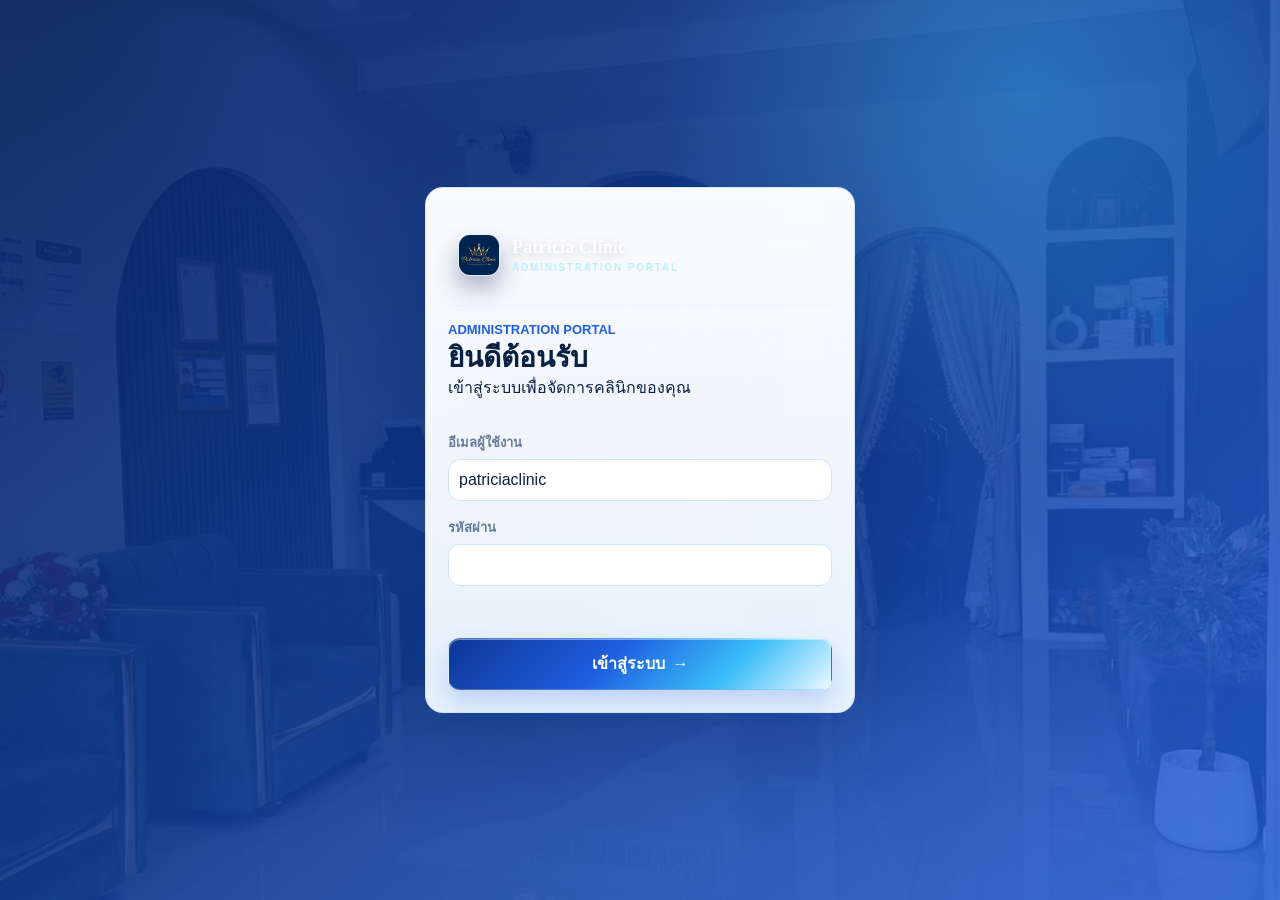
==== commit 63541ca8: "Add income expense Excel import" ====
--- a/outputs/index.html
+++ b/outputs/index.html
@@ -116,6 +116,7 @@
       </div>
     </template>
 
+    <script src="excel-import-2026-08.js"></script>
     <script src="app.js"></script>
   </body>
 </html>
--- a/outputs/styles.css
+++ b/outputs/styles.css
@@ -666,6 +666,30 @@
   margin-bottom: 4px;
 }
 
+.profile-nickname {
+  display: block;
+  margin-bottom: 6px;
+  color: var(--muted);
+  font-size: 13px;
+  font-weight: 800;
+}
+
+.profile-edit-button {
+  width: 100%;
+  min-height: 40px;
+  margin-top: 12px;
+  justify-content: center;
+  border-color: #bfdbfe;
+  background: linear-gradient(135deg, #eaf7ff, #ffffff);
+  color: #075ed0;
+  box-shadow: 0 8px 18px rgba(31, 95, 224, 0.1);
+}
+
+.profile-edit-button svg {
+  width: 17px;
+  height: 17px;
+}
+
 .profile-section,
 .profile-alert {
   margin-top: 16px;
@@ -719,6 +743,208 @@
   background: #fff;
   color: #2563eb;
   box-shadow: 0 8px 20px rgba(37, 99, 235, 0.12);
+}
+
+.course-repair-head {
+  display: flex;
+  align-items: center;
+  justify-content: space-between;
+  gap: 16px;
+  margin-bottom: 14px;
+  padding: 16px;
+  border: 1px solid rgba(96, 165, 250, 0.3);
+  border-radius: 16px;
+  background: linear-gradient(135deg, rgba(255, 255, 255, 0.96), rgba(232, 246, 255, 0.88));
+}
+
+.course-repair-head h3 {
+  margin: 0 0 4px;
+  color: #0b2142;
+}
+
+.course-repair-head p {
+  margin: 0;
+  color: var(--muted);
+  font-weight: 700;
+}
+
+.course-repair-stats {
+  margin-bottom: 14px;
+}
+
+.course-repair-table table {
+  min-width: 920px;
+}
+
+.repair-empty {
+  padding: 10px 0;
+}
+
+.ledger-hero {
+  display: flex;
+  align-items: center;
+  justify-content: space-between;
+  gap: 18px;
+  padding: 24px;
+  border: 1px solid rgba(96, 165, 250, 0.34);
+  border-radius: 18px;
+  background:
+    linear-gradient(135deg, rgba(255, 255, 255, 0.96), rgba(225, 244, 255, 0.9)),
+    radial-gradient(circle at 88% 0%, rgba(37, 99, 235, 0.16), transparent 220px);
+  box-shadow: 0 18px 42px rgba(31, 95, 224, 0.12);
+}
+
+.ledger-hero h2 {
+  margin: 4px 0 6px;
+  color: #0b2142;
+  font-size: clamp(26px, 4vw, 38px);
+}
+
+.ledger-hero p {
+  margin: 0;
+  color: #64748b;
+  font-weight: 700;
+}
+
+.ledger-net {
+  min-width: 220px;
+  padding: 18px;
+  border: 1px solid rgba(96, 165, 250, 0.28);
+  border-radius: 16px;
+  background: linear-gradient(135deg, rgba(255, 255, 255, 0.96), rgba(232, 246, 255, 0.92));
+  text-align: right;
+}
+
+.ledger-net.danger {
+  border-color: rgba(224, 52, 68, 0.28);
+  background: linear-gradient(135deg, #fff, #fff0f2);
+}
+
+.ledger-net span {
+  display: block;
+  color: #7c8ba3;
+  font-size: 13px;
+  font-weight: 900;
+}
+
+.ledger-net strong {
+  color: #075ed0;
+  font-size: 30px;
+  font-weight: 1000;
+}
+
+.ledger-net.danger strong {
+  color: #e03444;
+}
+
+.ledger-panel {
+  margin-top: 16px;
+}
+
+.ledger-toolbar {
+  display: grid;
+  grid-template-columns: minmax(220px, 320px) minmax(0, 1fr);
+  gap: 14px;
+  margin-top: 14px;
+  align-items: stretch;
+}
+
+.ledger-month-picker,
+.ledger-import-note {
+  display: flex;
+  flex-direction: column;
+  justify-content: center;
+  gap: 6px;
+  min-height: 70px;
+  padding: 12px 14px;
+  border: 1px solid rgba(96, 165, 250, 0.34);
+  border-radius: 14px;
+  background: linear-gradient(135deg, rgba(255, 255, 255, 0.98), rgba(232, 246, 255, 0.92));
+  box-shadow: 0 12px 28px rgba(31, 95, 224, 0.08);
+}
+
+.ledger-month-picker span,
+.ledger-import-note span {
+  color: #64748b;
+  font-size: 13px;
+  font-weight: 800;
+}
+
+.ledger-month-picker select {
+  width: 100%;
+  min-height: 40px;
+  border: 1px solid rgba(147, 197, 253, 0.8);
+  border-radius: 10px;
+  background: #fff;
+  color: #0b2142;
+  font: inherit;
+  font-weight: 900;
+  padding: 0 12px;
+}
+
+.ledger-import-note strong {
+  color: #075ed0;
+  font-weight: 1000;
+}
+
+.income-expense-tabs {
+  display: flex;
+  gap: 8px;
+  margin-bottom: 16px;
+  overflow-x: auto;
+  padding: 6px;
+  border: 1px solid rgba(181, 218, 255, 0.8);
+  border-radius: 14px;
+  background: linear-gradient(180deg, #f6fbff, #eaf6ff);
+}
+
+.income-expense-tabs button {
+  flex: 0 0 auto;
+  min-height: 38px;
+  padding: 0 14px;
+  border: 1px solid transparent;
+  border-radius: 10px;
+  background: transparent;
+  color: #64748b;
+  font-weight: 900;
+  white-space: nowrap;
+}
+
+.income-expense-tabs button.active {
+  border-color: rgba(37, 99, 235, 0.34);
+  background: linear-gradient(135deg, #0f62d4, #38bdf8);
+  color: #fff;
+  box-shadow: 0 8px 18px rgba(31, 95, 224, 0.16);
+}
+
+.ledger-sheet-head {
+  display: flex;
+  align-items: center;
+  justify-content: space-between;
+  gap: 14px;
+  margin-bottom: 14px;
+}
+
+.ledger-sheet-head h3 {
+  margin: 0 0 4px;
+  color: #0b2142;
+}
+
+.ledger-sheet-head p {
+  margin: 0;
+  color: var(--muted);
+  font-weight: 700;
+}
+
+.ledger-head-actions {
+  display: flex;
+  gap: 8px;
+  flex-wrap: wrap;
+  justify-content: flex-end;
+}
+
+.income-ledger-table table {
+  min-width: 1080px;
 }
 
 .service-hero {
@@ -939,6 +1165,116 @@
   cursor: pointer;
 }
 
+.buy-course-option[hidden] {
+  display: none !important;
+}
+
+.buy-search-result {
+  min-height: 18px;
+  margin-top: -6px;
+  font-size: 12px;
+  font-weight: 800;
+}
+
+.buy-inline-add {
+  border: 1px solid #38bdf8;
+  border-radius: 12px;
+  background: linear-gradient(135deg, #e0f2fe, #ffffff 58%, #dbeafe);
+  padding: 12px 14px;
+  box-shadow: 0 10px 22px rgba(14, 165, 233, 0.14);
+}
+
+.buy-inline-add summary {
+  color: #063c88;
+  font-size: 15px;
+  font-weight: 1000;
+  cursor: pointer;
+  display: flex;
+  align-items: center;
+  gap: 10px;
+  list-style: none;
+  letter-spacing: 0;
+}
+
+.buy-inline-add summary::-webkit-details-marker {
+  display: none;
+}
+
+.inline-add-icon {
+  width: 34px;
+  height: 34px;
+  border-radius: 10px;
+  background: linear-gradient(135deg, #0f62d4, #38bdf8);
+  color: #fff;
+  display: grid;
+  place-items: center;
+  flex: 0 0 auto;
+  font-size: 24px;
+  font-weight: 1000;
+  line-height: 1;
+  box-shadow: 0 8px 18px rgba(31, 95, 224, 0.22);
+}
+
+.buy-inline-add summary svg {
+  width: 18px;
+  height: 18px;
+  stroke-width: 3;
+}
+
+.buy-inline-add-grid {
+  margin-top: 12px;
+  display: grid;
+  grid-template-columns: repeat(2, minmax(0, 1fr));
+  gap: 10px;
+  align-items: end;
+}
+
+.buy-inline-add-grid label {
+  display: grid;
+  gap: 5px;
+  color: var(--muted);
+  font-size: 12px;
+  font-weight: 900;
+}
+
+.buy-inline-add-grid input {
+  width: 100%;
+  min-width: 0;
+  min-height: 38px;
+  border: 1px solid var(--line);
+  border-radius: 9px;
+  padding: 8px 10px;
+  background: #fff;
+  color: var(--ink);
+  font: inherit;
+  font-weight: 800;
+}
+
+.buy-inline-add-grid input:focus {
+  outline: 2px solid rgba(37, 99, 235, 0.22);
+  border-color: #2563eb;
+}
+
+.buy-inline-add-grid button {
+  grid-column: 1 / -1;
+  justify-self: start;
+  border: 0;
+  border-radius: 10px;
+  padding: 10px 14px;
+  background: #2563eb;
+  color: #fff;
+  font-weight: 900;
+  display: inline-flex;
+  align-items: center;
+  gap: 7px;
+  cursor: pointer;
+}
+
+.buy-inline-add-grid button svg {
+  width: 17px;
+  height: 17px;
+}
+
 .buy-course-option:hover {
   border-color: #2563eb;
   background: #f8fbff;
@@ -1001,8 +1337,8 @@
 
 .selected-items {
   display: grid;
-  gap: 8px;
-  max-height: 160px;
+  gap: 6px;
+  max-height: min(42vh, 340px);
   overflow-y: auto;
 }
 
@@ -1017,14 +1353,43 @@
 .selected-items div {
   border: 1px solid var(--line);
   border-radius: 8px;
-  padding: 10px;
+  padding: 8px;
   background: #fff;
+}
+
+.selected-items .selected-price-row {
+  display: grid;
+  grid-template-columns: minmax(0, 1fr) 92px auto;
+  align-items: end;
+  gap: 8px;
+}
+
+.selected-price-row label {
+  display: grid;
+  gap: 3px;
+}
+
+.selected-price-row small {
+  color: var(--muted);
+  font-size: 11px;
+  font-weight: 800;
+}
+
+.selected-price-row input {
+  width: 100%;
+  min-height: 30px;
+  border: 1px solid var(--line);
+  border-radius: 8px;
+  padding: 4px 8px;
+  text-align: right;
+  font-weight: 900;
 }
 
 .selected-items span {
   min-width: 0;
   color: var(--ink);
   font-weight: 800;
+  line-height: 1.25;
 }
 
 .summary-line {
@@ -1129,6 +1494,7 @@
 
 .receipt {
   grid-column: 1 / -1;
+  position: relative;
   background: #fff;
   border: 1px solid var(--line);
   border-radius: 8px;
@@ -1173,23 +1539,33 @@
 
 .receipt-box {
   position: absolute;
-  top: 0;
-  right: 0;
+  top: 22px;
+  right: 22px;
   width: 170px;
-  border: 1px solid #111;
-  text-align: center;
+  border: 0;
+  text-align: right;
+  font-weight: 800;
 }
 
 .receipt-box strong,
 .receipt-box span,
 .receipt-box small {
   display: block;
-  padding: 6px;
-}
-
-.receipt-box strong,
+  padding: 0;
+}
+
+.receipt-box strong {
+  font-size: 15px;
+}
+
 .receipt-box span {
-  border-bottom: 1px solid #111;
+  margin-top: 4px;
+  color: var(--muted);
+}
+
+.receipt-box small {
+  margin-top: 6px;
+  color: #111;
 }
 
 .receipt-meta {
@@ -1205,6 +1581,14 @@
   display: flex;
   justify-content: space-between;
   gap: 16px;
+}
+
+.receipt-meta div {
+  justify-content: flex-start;
+}
+
+.receipt-meta span {
+  min-width: 58px;
 }
 
 .receipt-meta span,
@@ -1262,6 +1646,13 @@
   font-weight: 800;
 }
 
+.receipt-deposit-note {
+  margin-top: 10px;
+  color: #111;
+  font-size: 12px;
+  font-weight: 900;
+}
+
 .receipt-signatures {
   margin-top: 42px;
   display: grid;
@@ -1320,14 +1711,25 @@
   position: absolute;
   top: 0;
   right: 0;
-  width: 112px;
+  width: 132px;
+  border: 0;
+  text-align: right;
   font-size: 10px;
 }
 
 .receipt-mobile-export .receipt-box strong,
 .receipt-mobile-export .receipt-box span,
 .receipt-mobile-export .receipt-box small {
-  padding: 4px;
+  padding: 0;
+  border: 0;
+}
+
+.receipt-mobile-export .receipt-box span {
+  margin-top: 3px;
+}
+
+.receipt-mobile-export .receipt-box small {
+  margin-top: 4px;
 }
 
 .receipt-mobile-export .receipt-meta {
@@ -1368,6 +1770,11 @@
   font-size: 10px;
 }
 
+.receipt-mobile-export .receipt-deposit-note {
+  margin-top: 6px;
+  font-size: 9px;
+}
+
 .receipt-mobile-export .receipt-signatures {
   margin-top: 28px;
   grid-template-columns: repeat(2, minmax(0, 1fr));
@@ -1383,10 +1790,283 @@
   font-size: 10px;
 }
 
+.daily-report-page {
+  display: grid;
+  gap: 14px;
+}
+
+.daily-report-toolbar {
+  display: flex;
+  justify-content: space-between;
+  align-items: end;
+  gap: 12px;
+  padding: 14px;
+  border: 1px solid var(--line);
+  border-radius: 14px;
+  background: #fff;
+}
+
+.daily-report-toolbar label {
+  display: grid;
+  gap: 6px;
+  color: var(--muted);
+  font-weight: 900;
+}
+
+.daily-report-toolbar input {
+  min-height: 40px;
+  border: 1px solid var(--line);
+  border-radius: 10px;
+  padding: 8px 10px;
+  color: var(--ink);
+  font: inherit;
+  font-weight: 800;
+}
+
+.daily-report-toolbar button {
+  border: 0;
+  border-radius: 12px;
+  padding: 11px 16px;
+  background: #2563eb;
+  color: #fff;
+  font-weight: 900;
+  display: inline-flex;
+  align-items: center;
+  gap: 8px;
+  cursor: pointer;
+}
+
+.daily-report-sheet {
+  background: #fff;
+  border: 1px solid var(--line);
+  border-radius: 16px;
+  padding: 24px;
+  color: #17221f;
+  box-shadow: 0 16px 40px rgba(15, 23, 42, 0.06);
+}
+
+.daily-report-head {
+  display: flex;
+  justify-content: space-between;
+  gap: 18px;
+  padding-bottom: 16px;
+  border-bottom: 2px solid #dbeafe;
+}
+
+.daily-report-brand {
+  display: flex;
+  align-items: center;
+  gap: 14px;
+}
+
+.daily-report-brand img {
+  width: 78px;
+  height: 56px;
+  object-fit: contain;
+}
+
+.daily-report-brand h2 {
+  margin: 0;
+  font-size: 28px;
+}
+
+.daily-report-brand strong,
+.daily-report-brand span {
+  display: block;
+}
+
+.daily-report-brand span {
+  color: var(--muted);
+  font-weight: 800;
+}
+
+.daily-report-stamp {
+  min-width: 150px;
+  border: 1px solid #1e3a8a;
+  border-radius: 10px;
+  display: grid;
+  place-items: center;
+  align-self: start;
+  overflow: hidden;
+  text-align: center;
+}
+
+.daily-report-stamp strong,
+.daily-report-stamp span {
+  width: 100%;
+  padding: 8px 12px;
+}
+
+.daily-report-stamp strong {
+  background: #eff6ff;
+  color: #1d4ed8;
+  border-bottom: 1px solid #1e3a8a;
+}
+
+.daily-report-kpis {
+  margin-top: 18px;
+  display: grid;
+  grid-template-columns: repeat(4, minmax(0, 1fr));
+  gap: 10px;
+}
+
+.daily-report-kpis article {
+  border: 1px solid #bfdbfe;
+  border-radius: 12px;
+  background: #f8fbff;
+  padding: 14px;
+  display: grid;
+  gap: 5px;
+}
+
+.daily-report-kpis span,
+.daily-report-kpis small {
+  color: var(--muted);
+  font-weight: 800;
+}
+
+.daily-report-kpis strong {
+  color: #0369a1;
+  font-size: 24px;
+}
+
+.daily-report-kpis .danger {
+  border-color: #fecaca;
+  background: #fff5f5;
+}
+
+.daily-report-kpis .danger strong,
+.report-danger {
+  color: var(--danger);
+}
+
+.daily-report-grid {
+  margin-top: 16px;
+  display: grid;
+  grid-template-columns: repeat(4, minmax(0, 1fr));
+  gap: 12px;
+}
+
+.daily-report-box {
+  border: 1px solid var(--line);
+  border-radius: 12px;
+  padding: 14px;
+}
+
+.daily-report-box h3,
+.daily-report-section h3 {
+  margin: 0 0 10px;
+  color: #0f172a;
+}
+
+.daily-report-lines,
+.daily-payment-list {
+  display: grid;
+  gap: 7px;
+}
+
+.daily-report-lines p,
+.daily-payment-list p {
+  margin: 0;
+  display: grid;
+  grid-template-columns: minmax(0, 1fr) auto;
+  gap: 8px;
+  align-items: center;
+}
+
+.daily-report-lines span,
+.daily-payment-list span,
+.daily-payment-list small {
+  color: var(--muted);
+  font-weight: 800;
+}
+
+.daily-payment-list small {
+  grid-column: 1 / -1;
+}
+
+.daily-report-lines .net {
+  border-top: 1px solid var(--line);
+  padding-top: 7px;
+}
+
+.daily-report-section {
+  margin-top: 18px;
+}
+
+.daily-report-section.two {
+  display: grid;
+  grid-template-columns: 1fr 1fr;
+  gap: 14px;
+}
+
+.daily-report-table {
+  width: 100%;
+  border-collapse: collapse;
+  font-size: 13px;
+}
+
+.daily-report-table th {
+  background: #0f172a;
+  color: #fff;
+  text-align: left;
+  padding: 9px 8px;
+}
+
+.daily-report-table td {
+  border-bottom: 1px solid #dbeafe;
+  padding: 8px;
+  vertical-align: top;
+}
+
+.daily-report-table td:nth-child(1) {
+  width: 36px;
+  color: var(--muted);
+  font-weight: 900;
+}
+
+.daily-report-table span {
+  display: block;
+  color: var(--muted);
+  font-size: 12px;
+  font-weight: 800;
+}
+
+.daily-report-empty {
+  margin: 0;
+  padding: 12px;
+  border-radius: 10px;
+  background: #eff6ff;
+  color: var(--muted);
+  font-weight: 800;
+}
+
+.daily-report-signatures {
+  margin-top: 34px;
+  display: grid;
+  grid-template-columns: repeat(3, minmax(0, 1fr));
+  gap: 30px;
+}
+
+.daily-report-signatures div {
+  text-align: center;
+}
+
+.daily-report-signatures span {
+  display: block;
+  height: 34px;
+  border-bottom: 1px solid #111;
+  margin-bottom: 8px;
+}
+
+.daily-report-signatures strong {
+  font-size: 13px;
+}
+
 @media print {
   @page {
     size: A4 portrait;
-    margin: 8mm;
+    margin: 6mm 5mm;
   }
 
   html,
@@ -1413,8 +2093,9 @@
     display: block;
     position: static !important;
     inset: auto !important;
-    width: 194mm;
-    max-width: 194mm;
+    width: 200mm;
+    max-width: 200mm;
+    box-sizing: border-box;
     box-shadow: none !important;
     margin: 0 auto !important;
     padding: 0 !important;
@@ -1436,8 +2117,10 @@
 
   .receipt {
     border: 0 !important;
-    width: 132mm;
-    max-width: 132mm;
+    position: relative;
+    width: 200mm;
+    max-width: 200mm;
+    box-sizing: border-box;
     margin: 0 auto !important;
     padding: 5mm;
     border-radius: 0 !important;
@@ -1449,7 +2132,7 @@
   }
 
   .receipt-top {
-    position: relative;
+    position: static;
     gap: 6mm;
     padding-right: 36mm;
     padding-bottom: 3mm;
@@ -1474,22 +2157,46 @@
 
   .receipt-box {
     position: absolute;
-    top: 0;
-    right: 0;
-    width: 32mm;
+    top: 5mm;
+    right: 5mm;
+    width: 42mm;
+    border: 0 !important;
+    text-align: right;
     font-size: 7.5pt;
   }
 
   .receipt-box strong,
   .receipt-box span,
   .receipt-box small {
-    padding: 1.2mm;
+    padding: 0;
+    border: 0 !important;
+  }
+
+  .receipt-box strong {
+    font-size: 8.2pt;
+  }
+
+  .receipt-box span {
+    margin-top: 1mm;
+  }
+
+  .receipt-box small {
+    margin-top: 1mm;
   }
 
   .receipt-meta {
     gap: 1.5mm 5mm;
     padding: 3mm 0;
     font-size: 7.8pt;
+  }
+
+  .receipt-meta div {
+    justify-content: flex-start;
+    gap: 2mm;
+  }
+
+  .receipt-meta span {
+    min-width: 12mm;
   }
 
   .receipt-table {
@@ -1524,6 +2231,11 @@
     font-size: 7.3pt;
   }
 
+  .receipt-deposit-note {
+    margin-top: 2mm;
+    font-size: 7pt;
+  }
+
   .receipt-signatures {
     margin-top: 7mm;
     grid-template-columns: repeat(2, minmax(0, 1fr));
@@ -1537,6 +2249,121 @@
 
   .receipt-signatures strong {
     font-size: 7.3pt;
+  }
+
+  body.daily-report-printing {
+    width: 210mm;
+  }
+
+  body.daily-report-printing > * {
+    display: none !important;
+  }
+
+  body.daily-report-printing .app {
+    display: block !important;
+    margin: 0 !important;
+    padding: 0 !important;
+    width: 194mm !important;
+    max-width: 194mm !important;
+    min-height: auto !important;
+    background: #fff !important;
+  }
+
+  body.daily-report-printing .topbar,
+  body.daily-report-printing .daily-report-toolbar,
+  body.daily-report-printing dialog {
+    display: none !important;
+  }
+
+  body.daily-report-printing .content {
+    display: block !important;
+    padding: 0 !important;
+  }
+
+  body.daily-report-printing .daily-report-page,
+  body.daily-report-printing .daily-report-sheet {
+    display: block !important;
+  }
+
+  body.daily-report-printing .daily-report-sheet {
+    width: 194mm !important;
+    max-width: 194mm !important;
+    border: 0 !important;
+    border-radius: 0 !important;
+    box-shadow: none !important;
+    padding: 0 !important;
+    font-size: 8.5pt;
+    line-height: 1.25;
+  }
+
+  body.daily-report-printing .daily-report-head {
+    padding-bottom: 3mm;
+  }
+
+  body.daily-report-printing .daily-report-brand img {
+    width: 22mm;
+    height: 15mm;
+  }
+
+  body.daily-report-printing .daily-report-brand h2 {
+    font-size: 15pt;
+  }
+
+  body.daily-report-printing .daily-report-stamp {
+    min-width: 34mm;
+    font-size: 8pt;
+  }
+
+  body.daily-report-printing .daily-report-stamp strong,
+  body.daily-report-printing .daily-report-stamp span {
+    padding: 1.6mm 2mm;
+  }
+
+  body.daily-report-printing .daily-report-kpis {
+    margin-top: 4mm;
+    gap: 2mm;
+  }
+
+  body.daily-report-printing .daily-report-kpis article,
+  body.daily-report-printing .daily-report-box {
+    padding: 2.5mm;
+    border-radius: 0;
+  }
+
+  body.daily-report-printing .daily-report-kpis strong {
+    font-size: 14pt;
+  }
+
+  body.daily-report-printing .daily-report-grid {
+    margin-top: 4mm;
+    gap: 2mm;
+  }
+
+  body.daily-report-printing .daily-report-section {
+    margin-top: 4mm;
+  }
+
+  body.daily-report-printing .daily-report-table {
+    font-size: 7.5pt;
+  }
+
+  body.daily-report-printing .daily-report-table th,
+  body.daily-report-printing .daily-report-table td {
+    padding: 1.4mm;
+  }
+
+  body.daily-report-printing .daily-report-table span {
+    font-size: 6.8pt;
+  }
+
+  body.daily-report-printing .daily-report-signatures {
+    margin-top: 7mm;
+    gap: 10mm;
+  }
+
+  body.daily-report-printing .daily-report-signatures span {
+    height: 7mm;
+    margin-bottom: 1.5mm;
   }
 }
 
@@ -2062,9 +2889,9 @@
 
 .analysis-bars article {
   display: grid;
-  grid-template-columns: 34px minmax(160px, 1fr) minmax(140px, 0.9fr) 58px;
+  grid-template-columns: 30px minmax(0, 1fr) minmax(80px, 0.7fr) 46px;
   align-items: center;
-  gap: 10px;
+  gap: 8px;
   padding: 10px;
   border: 1px solid #dbeafe;
   border-radius: 12px;
@@ -2124,7 +2951,7 @@
 .analysis-bars article > b {
   color: #1d4ed8;
   text-align: right;
-  font-size: 16px;
+  font-size: 14px;
   white-space: nowrap;
 }
 
@@ -2239,6 +3066,22 @@
 
 tr:last-child td {
   border-bottom: 0;
+}
+
+.clickable-row {
+  cursor: pointer;
+}
+
+.clickable-row:hover td {
+  background: #eff6ff;
+}
+
+.clickable-row .name-cell strong {
+  color: #0f172a;
+}
+
+.clickable-row:hover .name-cell strong {
+  color: #1d4ed8;
 }
 
 .name-cell {
@@ -2371,6 +3214,53 @@
 .inventory-list {
   display: grid;
   gap: 10px;
+}
+
+.transaction-item {
+  display: grid;
+  grid-template-columns: minmax(0, 1fr) auto;
+  align-items: center;
+  gap: 12px;
+}
+
+.transaction-item > div {
+  min-width: 0;
+  display: grid;
+  gap: 6px;
+}
+
+.transaction-line {
+  display: flex;
+  align-items: baseline;
+  justify-content: space-between;
+  gap: 12px;
+  min-width: 0;
+}
+
+.transaction-line span {
+  min-width: 0;
+  overflow-wrap: anywhere;
+}
+
+.transaction-line b {
+  flex: 0 0 auto;
+  color: #075ed0;
+  font-size: 16px;
+  font-weight: 1000;
+}
+
+.history-actions {
+  display: flex;
+  align-items: center;
+  flex-wrap: wrap;
+  justify-content: flex-end;
+  gap: 8px;
+}
+
+.receipt-view-button {
+  min-height: 38px;
+  padding: 0 12px;
+  white-space: nowrap;
 }
 
 .finance-chart {
@@ -2779,8 +3669,16 @@
   border: 0;
   border-radius: 8px;
   padding: 0;
+  width: min(680px, calc(100vw - 28px));
+  box-shadow: 0 28px 80px rgba(0, 0, 0, 0.22);
+}
+
+dialog:has(.compact-modal) {
+  width: min(620px, calc(100vw - 28px));
+}
+
+dialog:has(.wide-modal) {
   width: min(1120px, calc(100vw - 28px));
-  box-shadow: 0 28px 80px rgba(0, 0, 0, 0.22);
 }
 
 dialog::backdrop {
@@ -2789,6 +3687,18 @@
 
 .modal {
   padding: 18px;
+}
+
+.modal.compact-modal {
+  padding: 18px 20px;
+}
+
+.modal.wide-modal {
+  padding: 18px;
+}
+
+.modal.compact-modal .form-grid {
+  grid-template-columns: repeat(2, minmax(0, 1fr));
 }
 
 .modal-head {
@@ -2951,6 +3861,19 @@
     grid-template-columns: 1fr;
   }
 
+  .buy-inline-add-grid {
+    grid-template-columns: repeat(2, minmax(0, 1fr));
+  }
+
+  .daily-report-kpis,
+  .daily-report-grid {
+    grid-template-columns: repeat(2, minmax(0, 1fr));
+  }
+
+  .daily-report-section.two {
+    grid-template-columns: 1fr;
+  }
+
   .buy-summary {
     border-left: 0;
     border-top: 1px solid var(--line);
@@ -3065,6 +3988,23 @@
     grid-template-columns: auto minmax(0, 1fr);
   }
 
+  .buy-inline-add-grid {
+    grid-template-columns: 1fr;
+  }
+
+  .daily-report-toolbar,
+  .daily-report-head,
+  .daily-report-brand {
+    align-items: flex-start;
+    flex-direction: column;
+  }
+
+  .daily-report-kpis,
+  .daily-report-grid,
+  .daily-report-signatures {
+    grid-template-columns: 1fr;
+  }
+
   .buy-course-option .service-icon,
   .buy-course-option b,
   .buy-course-option .qty-input {
@@ -3126,7 +4066,7 @@
 
 /* Legacy layout shape in blue-white theme */
 body {
-  grid-template-columns: 248px minmax(0, 1fr);
+  grid-template-columns: 220px minmax(0, 1fr);
   background:
     linear-gradient(180deg, #f8fbff 0%, #eef6ff 100%),
     radial-gradient(circle at 92% 4%, rgba(37, 99, 235, 0.1), transparent 30%);
@@ -3328,7 +4268,66 @@
 }
 
 .content {
-  padding: 24px 28px 38px;
+  padding: 20px 20px 34px;
+}
+
+.app,
+.topbar,
+.content,
+.panel,
+.card,
+.table-wrap,
+.daily-report-sheet,
+.daily-report-page,
+.owner-summary,
+.analysis-panel,
+.course-balance-head {
+  min-width: 0;
+  max-width: 100%;
+}
+
+.topbar {
+  padding-left: 20px;
+  padding-right: 20px;
+}
+
+.search {
+  width: min(440px, 34vw);
+}
+
+.grid,
+.two-col,
+.stats,
+.owner-kpi-grid,
+.owner-detail-grid,
+.daily-report-kpis,
+.daily-report-grid,
+.daily-report-section.two,
+.analysis-grid {
+  min-width: 0;
+}
+
+.table-wrap,
+.daily-report-section,
+.daily-report-section > div,
+.trend-chart,
+.weekly-chart-scroll {
+  max-width: 100%;
+  min-width: 0;
+  overflow-x: auto;
+}
+
+table {
+  min-width: min(640px, 100%);
+}
+
+.daily-report-grid,
+.daily-report-kpis {
+  grid-template-columns: repeat(auto-fit, minmax(210px, 1fr));
+}
+
+.daily-report-section.two {
+  grid-template-columns: repeat(auto-fit, minmax(300px, 1fr));
 }
 
 .panel,
@@ -3974,4 +4973,1967 @@
   }
 }
 
-
+@media (max-width: 760px) {
+  html,
+  body {
+    width: 100%;
+    max-width: 100%;
+    overflow-x: hidden;
+  }
+
+  body {
+    display: block;
+  }
+
+  .sidebar {
+    position: static;
+    z-index: 9;
+    min-height: 0;
+    max-height: none;
+    padding: 8px 10px 10px;
+    gap: 8px;
+    overflow: visible;
+    border-right: 0;
+    border-bottom: 1px solid #dbeafe;
+  }
+
+  .brand {
+    min-height: 40px;
+    padding: 0;
+    border-bottom: 0;
+  }
+
+  .brand-mark {
+    width: 36px;
+    height: 36px;
+    flex-basis: 36px;
+  }
+
+  .brand strong {
+    font-size: 15px;
+  }
+
+  .brand span {
+    font-size: 9px;
+    letter-spacing: 0.1em;
+  }
+
+  .nav {
+    display: grid;
+    grid-template-columns: repeat(3, minmax(0, 1fr));
+    grid-auto-flow: row;
+    grid-auto-columns: auto;
+    gap: 7px;
+    padding: 0;
+    max-width: 100%;
+    overflow: visible;
+    scroll-snap-type: none;
+  }
+
+  .nav button {
+    flex: none;
+    min-height: 48px;
+    min-width: 0;
+    width: 100%;
+    padding: 6px 6px;
+    border-radius: 10px;
+    font-size: 11px;
+    line-height: 1.2;
+    justify-content: center;
+    flex-direction: column;
+    text-align: center;
+    white-space: normal;
+    scroll-snap-align: none;
+  }
+
+  .nav button svg {
+    width: 18px;
+    height: 18px;
+    flex: 0 0 18px;
+  }
+
+  .nav button.active,
+  .nav button:hover {
+    background: #2563eb;
+    color: #fff;
+    box-shadow: 0 8px 18px rgba(37, 99, 235, 0.16);
+  }
+
+  .nav button.active svg,
+  .nav button:hover svg {
+    color: #fff;
+  }
+
+  .app {
+    width: 100%;
+    min-width: 0;
+  }
+
+  .topbar {
+    position: sticky;
+    top: 0;
+    z-index: 8;
+    min-height: 0;
+    padding: 10px;
+    gap: 8px;
+    background: rgba(248, 251, 255, 0.96);
+  }
+
+  .topbar h1 {
+    font-size: 20px;
+  }
+
+  .topbar .eyebrow {
+    font-size: 11px;
+  }
+
+  .top-actions {
+    display: grid;
+    grid-template-columns: minmax(0, 1fr) 40px;
+    width: 100%;
+    gap: 8px;
+  }
+
+  .search {
+    width: 100%;
+    min-height: 40px;
+  }
+
+  .search input {
+    font-size: 14px;
+  }
+
+  .icon-button {
+    width: 40px;
+    min-width: 40px;
+  }
+
+  .content {
+    padding: 10px;
+  }
+
+  .hero-strip,
+  .patient-hero,
+  .service-hero,
+  .analysis-hero,
+  .course-balance-head {
+    border-radius: 16px;
+    padding: 14px;
+    margin-bottom: 12px;
+  }
+
+  .hero-strip {
+    min-height: 120px;
+  }
+
+  .hero-strip h2,
+  .analysis-hero h2,
+  .course-balance-title h2 {
+    font-size: 20px;
+    line-height: 1.25;
+  }
+
+  .hero-strip p,
+  .analysis-hero p,
+  .course-balance-title p {
+    font-size: 12px;
+  }
+
+  .grid,
+  .stats,
+  .two-col,
+  .owner-kpi-grid,
+  .owner-detail-grid,
+  .daily-report-kpis,
+  .daily-report-grid,
+  .daily-report-section.two,
+  .analysis-grid,
+  .service-grid,
+  .course-balance-grid {
+    grid-template-columns: minmax(0, 1fr) !important;
+    gap: 10px;
+  }
+
+  .panel,
+  .card,
+  .service-card,
+  .course-balance-card,
+  .daily-report-sheet {
+    border-radius: 12px;
+    padding: 12px;
+  }
+
+  .card.stat {
+    min-height: 92px;
+  }
+
+  .card.stat strong,
+  .daily-report-kpis strong {
+    font-size: 22px;
+  }
+
+  .toolbar,
+  .filters,
+  .catalog-filters,
+  .course-balance-top,
+  .course-balance-controls,
+  .course-balance-actions,
+  .daily-report-toolbar,
+  .analysis-filters {
+    align-items: stretch;
+    flex-direction: column;
+    gap: 8px;
+  }
+
+  .filters,
+  .catalog-filters,
+  .analysis-month-picker,
+  .course-balance-tabs {
+    flex-wrap: nowrap;
+    overflow-x: auto;
+    max-width: 100%;
+    padding-bottom: 6px;
+  }
+
+  .filters button,
+  .catalog-filters button,
+  .analysis-month-picker button,
+  .course-balance-tabs button {
+    flex: 0 0 auto;
+    min-height: 36px;
+    font-size: 12px;
+  }
+
+  .daily-report-head,
+  .daily-report-brand,
+  .receipt-top,
+  .receipt-footer {
+    flex-direction: column;
+    align-items: flex-start;
+  }
+
+  .daily-report-stamp,
+  .receipt-box {
+    width: 100%;
+    min-width: 0;
+    position: static;
+  }
+
+  .daily-report-brand img,
+  .receipt-logo-image {
+    width: 82px;
+    height: 56px;
+  }
+
+  .daily-report-brand h2 {
+    font-size: 22px;
+  }
+
+  .daily-report-table,
+  table {
+    min-width: 620px;
+    font-size: 12px;
+  }
+
+  th,
+  td,
+  .daily-report-table th,
+  .daily-report-table td {
+    padding: 8px;
+  }
+
+  .table-actions button,
+  .receipt-view-button {
+    min-height: 36px;
+    min-width: 58px;
+  }
+
+  .patient-tabs {
+    display: flex;
+    gap: 6px;
+    overflow-x: auto;
+    padding: 6px;
+  }
+
+  .patient-tabs button {
+    flex: 0 0 auto;
+    min-height: 38px;
+    font-size: 12px;
+  }
+
+  .patient-detail-head {
+    margin: -10px -10px 12px;
+    padding: 12px;
+  }
+
+  .detail-actions {
+    display: flex;
+    flex-wrap: wrap;
+    gap: 8px;
+  }
+
+  .course-repair-head {
+    align-items: stretch;
+    flex-direction: column;
+    padding: 14px;
+  }
+
+  .course-repair-head button {
+    width: 100%;
+  }
+
+  .ledger-hero,
+  .ledger-sheet-head {
+    align-items: stretch;
+    flex-direction: column;
+  }
+
+  .ledger-hero {
+    padding: 18px;
+  }
+
+  .ledger-toolbar {
+    grid-template-columns: 1fr;
+  }
+
+  .ledger-net {
+    min-width: 0;
+    text-align: left;
+  }
+
+  .ledger-head-actions,
+  .ledger-sheet-head button {
+    width: 100%;
+  }
+
+  .course-detail-item,
+  .transaction-item,
+  .course-balance-card {
+    grid-template-columns: minmax(0, 1fr) !important;
+  }
+
+  .transaction-line {
+    align-items: flex-start;
+    flex-direction: column;
+    gap: 4px;
+  }
+
+  .course-item-actions,
+  .table-actions,
+  .history-actions {
+    justify-content: flex-start;
+  }
+
+  .buy-course-layout {
+    grid-template-columns: minmax(0, 1fr);
+  }
+
+  .buy-course-menu {
+    max-height: 360px;
+  }
+
+  .buy-course-option {
+    grid-template-columns: 24px 38px minmax(0, 1fr);
+  }
+
+  .buy-course-option .qty-input,
+  .buy-course-option b {
+    grid-column: 3;
+  }
+
+  .modal {
+    width: min(100vw - 16px, 720px);
+    max-height: calc(100vh - 16px);
+    padding: 12px;
+  }
+
+  dialog {
+    width: min(100vw - 8px, 760px);
+    max-width: calc(100vw - 8px);
+  }
+
+  .modal.compact-modal .form-grid {
+    grid-template-columns: minmax(0, 1fr);
+  }
+
+  dialog menu {
+    position: sticky;
+    bottom: 0;
+    background: #fff;
+    padding-top: 10px;
+  }
+}
+
+@media (max-width: 430px) {
+  .sidebar {
+    max-height: none;
+  }
+
+  .topbar {
+    top: 0;
+  }
+
+  .brand strong {
+    font-size: 14px;
+  }
+
+  .nav button span {
+    max-width: 100%;
+    overflow: hidden;
+    text-overflow: ellipsis;
+    white-space: nowrap;
+  }
+
+  .content {
+    padding: 8px;
+  }
+
+  .panel,
+  .card,
+  .service-card,
+  .course-balance-card,
+  .daily-report-sheet {
+    padding: 10px;
+  }
+
+  .daily-report-kpis article,
+  .daily-report-box {
+    padding: 10px;
+  }
+
+  .analysis-bars article {
+    grid-template-columns: 28px minmax(0, 1fr) 44px;
+    gap: 7px;
+    padding: 8px;
+  }
+
+  .analysis-bar-track {
+    grid-column: 2 / -1;
+  }
+
+  .analysis-bars article > b {
+    font-size: 12px;
+  }
+}
+
+/* Premium metallic blue refresh */
+:root {
+  --bg: #eef6ff;
+  --panel: rgba(255, 255, 255, 0.94);
+  --ink: #0d2142;
+  --muted: #667996;
+  --line: #cfe4ff;
+  --primary: #1f5fe0;
+  --primary-strong: #123fba;
+  --accent: #33b8f6;
+  --gold: #7dd3fc;
+  --blue: #0a85d7;
+  --ok: #0076c9;
+  --warn: #b7791f;
+  --danger: #e03444;
+  --shadow: 0 18px 42px rgba(28, 94, 218, 0.14);
+  --metal: linear-gradient(135deg, #0d3695 0%, #1f5fe0 42%, #38bdf8 72%, #eaf8ff 100%);
+  --metal-soft: linear-gradient(145deg, rgba(255, 255, 255, 0.96), rgba(232, 245, 255, 0.9));
+  --shine: linear-gradient(115deg, transparent 0%, rgba(255, 255, 255, 0.44) 38%, transparent 58%);
+}
+
+body {
+  background:
+    radial-gradient(circle at 78% -8%, rgba(56, 189, 248, 0.28), transparent 32%),
+    radial-gradient(circle at 12% 8%, rgba(31, 95, 224, 0.12), transparent 34%),
+    linear-gradient(180deg, #f8fbff 0%, #eef6ff 48%, #e6f2ff 100%);
+  color: var(--ink);
+}
+
+body::before {
+  content: "";
+  position: fixed;
+  inset: 0;
+  z-index: -1;
+  pointer-events: none;
+  background:
+    linear-gradient(90deg, rgba(255, 255, 255, 0.74), transparent 24%, transparent 76%, rgba(255, 255, 255, 0.58)),
+    repeating-linear-gradient(135deg, rgba(255, 255, 255, 0.32) 0 1px, transparent 1px 18px);
+  opacity: 0.72;
+}
+
+button {
+  border: 1px solid rgba(255, 255, 255, 0.26);
+  background: var(--metal);
+  box-shadow: 0 12px 24px rgba(31, 95, 224, 0.22), inset 0 1px 0 rgba(255, 255, 255, 0.42);
+  font-weight: 900;
+  transition: transform 0.18s ease, box-shadow 0.18s ease, background 0.18s ease;
+}
+
+button:hover {
+  background: linear-gradient(135deg, #123fba 0%, #1f5fe0 48%, #19a8ef 100%);
+  transform: translateY(-1px);
+  box-shadow: 0 16px 30px rgba(31, 95, 224, 0.28), inset 0 1px 0 rgba(255, 255, 255, 0.5);
+}
+
+button:active {
+  transform: translateY(0);
+}
+
+.secondary {
+  border-color: #d7e9ff;
+  background: linear-gradient(180deg, #ffffff, #e9f4ff);
+  color: #17406f;
+  box-shadow: 0 8px 18px rgba(31, 95, 224, 0.11), inset 0 1px 0 #fff;
+}
+
+.secondary:hover {
+  background: linear-gradient(180deg, #f8fbff, #dbeeff);
+  color: var(--primary);
+}
+
+.danger {
+  border-color: #ffcdd2;
+  background: linear-gradient(180deg, #fff7f8, #ffe3e6);
+  color: #d21f32;
+  box-shadow: 0 10px 22px rgba(224, 52, 68, 0.12);
+}
+
+.danger:hover {
+  background: linear-gradient(180deg, #fff0f2, #ffd7dc);
+  color: #b51425;
+}
+
+.login-screen {
+  background:
+    radial-gradient(circle at 80% 10%, rgba(56, 189, 248, 0.36), transparent 28%),
+    linear-gradient(135deg, rgba(8, 36, 96, 0.94), rgba(31, 95, 224, 0.82)),
+    url("assets/lobby-wide.jpg");
+  background-size: cover;
+  background-position: center;
+}
+
+.login-card {
+  border: 1px solid rgba(207, 228, 255, 0.88);
+  border-radius: 18px;
+  background:
+    linear-gradient(180deg, rgba(255, 255, 255, 0.98), rgba(239, 248, 255, 0.96)),
+    radial-gradient(circle at 100% 0%, rgba(56, 189, 248, 0.12), transparent 32%);
+  box-shadow: 0 34px 90px rgba(5, 35, 96, 0.32), inset 0 1px 0 #fff;
+}
+
+.login-card button[type="submit"] {
+  min-height: 52px;
+  border-radius: 12px;
+}
+
+.sidebar {
+  background:
+    radial-gradient(circle at 92% 38px, rgba(125, 211, 252, 0.34), transparent 42px),
+    linear-gradient(180deg, #ffffff 0%, #eff7ff 42%, #ddebff 100%);
+  border-right: 1px solid rgba(163, 207, 255, 0.92);
+  box-shadow: 14px 0 42px rgba(21, 74, 160, 0.13);
+}
+
+.brand {
+  border-bottom-color: rgba(163, 207, 255, 0.8);
+}
+
+.brand-mark {
+  border: 1px solid rgba(156, 205, 255, 0.78);
+  border-radius: 12px;
+  background: linear-gradient(145deg, #ffffff, #dbeeff);
+  box-shadow: 0 10px 24px rgba(31, 95, 224, 0.14), inset 0 1px 0 #fff;
+}
+
+.logo-mark {
+  background: linear-gradient(145deg, #052e74, #031a43);
+}
+
+.brand strong {
+  color: #10284b;
+}
+
+.brand span,
+.eyebrow {
+  color: #1f5fe0;
+}
+
+.nav button {
+  position: relative;
+  overflow: hidden;
+  color: #637897;
+  border-radius: 14px;
+  border: 1px solid transparent;
+}
+
+.nav button::after {
+  content: "";
+  position: absolute;
+  inset: 0;
+  background: var(--shine);
+  transform: translateX(-115%);
+  transition: transform 0.45s ease;
+}
+
+.nav button:hover::after,
+.nav button.active::after {
+  transform: translateX(115%);
+}
+
+.nav button svg {
+  width: 23px;
+  height: 23px;
+  color: #7f9abc;
+}
+
+.nav button.active,
+.nav button:hover {
+  background:
+    linear-gradient(135deg, rgba(255, 255, 255, 0.88), rgba(220, 240, 255, 0.6)) padding-box,
+    var(--metal) border-box;
+  border-color: transparent;
+  color: #0c4fc7;
+  box-shadow: inset 5px 0 0 #38bdf8, 0 14px 28px rgba(31, 95, 224, 0.18);
+}
+
+.nav button.active svg,
+.nav button:hover svg {
+  color: #0c61d8;
+}
+
+.sidebar-user,
+.clinic-card,
+.connection-status {
+  border-color: rgba(163, 207, 255, 0.82);
+  background: rgba(255, 255, 255, 0.72);
+  box-shadow: 0 12px 28px rgba(31, 95, 224, 0.12), inset 0 1px 0 rgba(255, 255, 255, 0.76);
+}
+
+.user-avatar {
+  background: var(--metal);
+}
+
+.connection-status {
+  color: #0a85d7;
+  background: linear-gradient(180deg, #ffffff, #e6f4ff);
+}
+
+.topbar {
+  background:
+    linear-gradient(180deg, rgba(255, 255, 255, 0.9), rgba(238, 247, 255, 0.84)),
+    radial-gradient(circle at 72% 0%, rgba(56, 189, 248, 0.14), transparent 36%);
+  border-bottom: 1px solid rgba(181, 218, 255, 0.9);
+  box-shadow: 0 14px 36px rgba(31, 95, 224, 0.1);
+}
+
+h1,
+h2,
+h3 {
+  color: #0b2142;
+  letter-spacing: 0;
+}
+
+.search,
+.patient-search,
+.catalog-search,
+.buy-search {
+  border-color: rgba(173, 216, 255, 0.94);
+  border-radius: 14px;
+  background: rgba(255, 255, 255, 0.94);
+  box-shadow: inset 0 1px 0 #fff, 0 10px 24px rgba(31, 95, 224, 0.08);
+}
+
+.search:focus-within,
+.patient-search:focus-within,
+.catalog-search:focus-within,
+.buy-search:focus-within {
+  border-color: #38bdf8;
+  box-shadow: 0 0 0 4px rgba(56, 189, 248, 0.16), 0 12px 26px rgba(31, 95, 224, 0.11);
+}
+
+input,
+select,
+textarea {
+  color: var(--ink);
+}
+
+input:not([type="checkbox"]):not([type="radio"]),
+select,
+textarea {
+  border-color: #cfe4ff;
+  border-radius: 12px;
+  background: #ffffff;
+}
+
+.content {
+  background:
+    linear-gradient(180deg, rgba(255, 255, 255, 0.16), transparent 180px),
+    transparent;
+}
+
+.panel,
+.card,
+.service-card,
+.course-balance-card,
+.course-manager-card,
+.showcase-card,
+.summary-stack article,
+.queue-item,
+.timeline-item,
+.inventory-item,
+.table-wrap,
+.owner-summary,
+.daily-report-sheet,
+.analysis-panel,
+.monthly-service-grid article,
+.analysis-month-picker,
+.owner-detail-grid article,
+.owner-kpi {
+  border: 1px solid rgba(181, 218, 255, 0.86);
+  background:
+    linear-gradient(180deg, rgba(255, 255, 255, 0.98), rgba(243, 250, 255, 0.94));
+  box-shadow: 0 18px 40px rgba(31, 95, 224, 0.12), inset 0 1px 0 rgba(255, 255, 255, 0.9);
+}
+
+.panel,
+.card,
+.service-card,
+.course-balance-card,
+.course-manager-card {
+  border-radius: 18px;
+}
+
+.hero-strip,
+.patient-hero,
+.service-hero,
+.analysis-hero,
+.course-balance-head {
+  position: relative;
+  overflow: hidden;
+  border: 1px solid rgba(125, 211, 252, 0.46);
+  background:
+    linear-gradient(105deg, rgba(9, 49, 130, 0.94), rgba(31, 95, 224, 0.88) 50%, rgba(56, 189, 248, 0.76)),
+    url("assets/lobby-wide.jpg");
+  background-size: cover;
+  background-position: center;
+  box-shadow: 0 24px 56px rgba(31, 95, 224, 0.22), inset 0 1px 0 rgba(255, 255, 255, 0.22);
+}
+
+.hero-strip::before,
+.patient-hero::before,
+.service-hero::before,
+.analysis-hero::before,
+.course-balance-head::before {
+  content: "";
+  position: absolute;
+  inset: 0;
+  background:
+    linear-gradient(120deg, transparent 0 35%, rgba(255, 255, 255, 0.22) 46%, transparent 58%),
+    radial-gradient(circle at 90% 0%, rgba(255, 255, 255, 0.24), transparent 28%);
+  pointer-events: none;
+}
+
+.hero-strip > *,
+.patient-hero > *,
+.service-hero > *,
+.analysis-hero > *,
+.course-balance-head > * {
+  position: relative;
+  z-index: 1;
+}
+
+.hero-strip h2,
+.patient-hero h2,
+.service-hero h2,
+.analysis-hero h2,
+.course-balance-title h2 {
+  color: #ffffff;
+  text-shadow: 0 2px 16px rgba(3, 24, 68, 0.32);
+}
+
+.hero-strip p,
+.patient-hero p,
+.service-hero p,
+.analysis-hero p,
+.course-balance-title p {
+  color: #dff6ff;
+}
+
+.analysis-hero span,
+.course-balance-title span {
+  color: #bdefff;
+}
+
+.card.stat,
+.owner-kpi {
+  border-radius: 18px;
+  background:
+    radial-gradient(circle at 88% 18%, rgba(56, 189, 248, 0.16), transparent 32%),
+    linear-gradient(145deg, #ffffff, #eef8ff);
+  overflow: hidden;
+}
+
+.card.stat::before {
+  width: 42px;
+  height: 42px;
+  border-radius: 16px;
+  background:
+    var(--metal);
+  box-shadow: 0 12px 24px rgba(31, 95, 224, 0.24), inset 0 1px 0 rgba(255, 255, 255, 0.42);
+}
+
+.card.stat::after {
+  content: "";
+  position: absolute;
+  right: -24px;
+  top: -36px;
+  width: 118px;
+  height: 118px;
+  border-radius: 50%;
+  background: rgba(56, 189, 248, 0.13);
+}
+
+.card.stat span,
+.card.stat strong,
+.card.stat b {
+  margin-left: 58px;
+}
+
+.card.stat span,
+.owner-kpi span,
+.owner-kpi small {
+  color: #667996;
+  font-weight: 900;
+}
+
+.card.stat strong,
+.owner-kpi strong,
+.service-price,
+.summary-line.net strong,
+.payment-total,
+.donut-center strong {
+  color: #075ed0;
+}
+
+.card.stat.stat-danger {
+  border-color: #ffc7cf;
+  background:
+    radial-gradient(circle at 88% 18%, rgba(239, 68, 68, 0.11), transparent 34%),
+    linear-gradient(145deg, #fff, #fff2f4);
+}
+
+.card.stat.stat-danger::before {
+  background: linear-gradient(135deg, #ff6b7a, #e03444);
+}
+
+.card.stat.stat-danger strong,
+.report-danger,
+.payment-due-badge,
+.summary-stack .summary-danger strong {
+  color: #e03444;
+}
+
+.dashboard-controls {
+  padding: 16px 18px;
+  border: 1px solid rgba(181, 218, 255, 0.86);
+  border-radius: 20px;
+  background:
+    linear-gradient(180deg, rgba(255, 255, 255, 0.96), rgba(235, 247, 255, 0.9));
+  box-shadow: 0 16px 34px rgba(31, 95, 224, 0.11), inset 0 1px 0 #fff;
+}
+
+.segmented,
+.patient-tabs,
+.course-balance-tabs {
+  background: linear-gradient(180deg, #eaf5ff, #dcecff);
+  border: 1px solid rgba(181, 218, 255, 0.76);
+}
+
+.segmented button.active,
+.patient-tabs button.active,
+.filters button.active,
+.catalog-filters button.active,
+.analysis-month-picker button.active,
+.course-balance-tabs button.active {
+  background: var(--metal);
+  color: #fff;
+  box-shadow: 0 12px 24px rgba(31, 95, 224, 0.22), inset 0 1px 0 rgba(255, 255, 255, 0.34);
+}
+
+.dashboard-selects select,
+.analysis-filters select,
+.chart-range-select select {
+  border-color: #b9dcff;
+  background: linear-gradient(180deg, #ffffff, #eef7ff);
+  box-shadow: inset 0 1px 0 #fff;
+}
+
+.panel-head h2,
+.sales-panel .panel-head h2 {
+  border-left: 8px solid #38bdf8;
+  padding-left: 10px;
+}
+
+.period-pill,
+.chart-range-select select,
+.service-chip,
+.course-card-meta span,
+.course-card-meta mark,
+.payment-due-badge {
+  border: 1px solid rgba(163, 207, 255, 0.7);
+  background: linear-gradient(180deg, #f7fbff, #dff1ff);
+  color: #075ed0;
+  box-shadow: inset 0 1px 0 #fff;
+}
+
+.weekly-sales-panel,
+.sales-panel {
+  background:
+    radial-gradient(circle at 90% 8%, rgba(56, 189, 248, 0.18), transparent 30%),
+    linear-gradient(180deg, rgba(255, 255, 255, 0.98), rgba(240, 248, 255, 0.94));
+}
+
+.chart-bars,
+.weekly-sales-panel .chart-bars {
+  border-bottom-color: rgba(148, 180, 220, 0.55);
+  background:
+    repeating-linear-gradient(to top, transparent 0, transparent 60px, rgba(190, 220, 250, 0.72) 61px),
+    linear-gradient(180deg, rgba(255, 255, 255, 0.42), rgba(235, 247, 255, 0.42));
+}
+
+.chart-bar i,
+.weekly-sales-panel .chart-bar i,
+.analysis-bar-track i,
+.course-card-meter .bar-track i {
+  background: linear-gradient(180deg, #7dd3fc 0%, #2f8bf0 48%, #0c4fc7 100%);
+  box-shadow: 0 12px 22px rgba(31, 95, 224, 0.2), inset 0 1px 0 rgba(255, 255, 255, 0.5);
+}
+
+.chart-bar b,
+.weekly-sales-panel .chart-bar b,
+.analysis-bars article > b {
+  color: #075ed0;
+}
+
+.donut-wrap {
+  filter: drop-shadow(0 18px 28px rgba(31, 95, 224, 0.16));
+}
+
+.donut-center {
+  background:
+    radial-gradient(circle at 35% 20%, #ffffff, #eff8ff);
+  box-shadow: inset 0 0 0 1px rgba(181, 218, 255, 0.9), 0 8px 18px rgba(31, 95, 224, 0.08);
+}
+
+.payment-legend div,
+.daily-payment-list p,
+.daily-report-lines p,
+.selected-items div,
+.analysis-bars article {
+  border-color: rgba(181, 218, 255, 0.82);
+  background: linear-gradient(180deg, #ffffff, #f4faff);
+}
+
+.service-card {
+  overflow: hidden;
+}
+
+.service-card::after,
+.course-manager-card::after,
+.course-balance-card::after {
+  content: "";
+  position: absolute;
+  inset: 0;
+  background: linear-gradient(115deg, transparent 0 42%, rgba(255, 255, 255, 0.36) 48%, transparent 56%);
+  transform: translateX(-120%);
+  transition: transform 0.5s ease;
+  pointer-events: none;
+}
+
+.service-card:hover,
+.course-manager-card:hover,
+.course-balance-card:hover {
+  border-color: #8ed3ff;
+  transform: translateY(-2px);
+  box-shadow: 0 24px 44px rgba(31, 95, 224, 0.16), inset 0 1px 0 #fff;
+}
+
+.service-card:hover::after,
+.course-manager-card:hover::after,
+.course-balance-card:hover::after {
+  transform: translateX(120%);
+}
+
+.service-icon,
+.patient-hero-icon,
+.search-badge,
+.course-card-head .avatar,
+.analysis-rank {
+  background: linear-gradient(145deg, #e8f7ff, #cae9ff);
+  color: #075ed0;
+  border: 1px solid rgba(157, 211, 255, 0.76);
+  box-shadow: inset 0 1px 0 #fff;
+}
+
+.service-select,
+.course-card-select {
+  border-color: #b7d9ff;
+  box-shadow: inset 0 1px 0 #fff;
+}
+
+.service-card:has(.service-select:checked),
+.course-manager-card:has(.course-card-select:checked) {
+  border-color: #38bdf8;
+  box-shadow: 0 0 0 3px rgba(56, 189, 248, 0.18), 0 22px 42px rgba(31, 95, 224, 0.16);
+}
+
+.course-manager-card,
+.course-balance-card {
+  position: relative;
+}
+
+.course-manager-card.pending-payment,
+.course-balance-card.pending-payment,
+.summary-stack .summary-danger {
+  border-color: #ffb8c0;
+  background:
+    radial-gradient(circle at 92% 14%, rgba(224, 52, 68, 0.1), transparent 30%),
+    linear-gradient(180deg, #fff, #fff4f6);
+}
+
+.buy-course-option,
+.buy-inline-add,
+.payment-methods label {
+  border-color: rgba(181, 218, 255, 0.86);
+  background: linear-gradient(180deg, #ffffff, #f4faff);
+  box-shadow: 0 8px 18px rgba(31, 95, 224, 0.08);
+}
+
+.buy-course-option:hover,
+.buy-course-option:has(input:checked) {
+  border-color: #38bdf8;
+  background: linear-gradient(180deg, #ffffff, #ebf8ff);
+}
+
+.buy-course-layout .buy-inline-add {
+  border-color: #18a8f1;
+  background:
+    radial-gradient(circle at 96% 0%, rgba(56, 189, 248, 0.28), transparent 34%),
+    linear-gradient(135deg, #dff5ff, #ffffff 56%, #dbeafe);
+  box-shadow: 0 14px 28px rgba(14, 165, 233, 0.16);
+}
+
+.buy-course-layout .buy-inline-add summary {
+  color: #063c88;
+  font-size: 15.5px;
+  font-weight: 1000;
+}
+
+.payment-methods label:has(input:checked),
+.pay-now-button,
+.buy-inline-add-grid button {
+  background: var(--metal);
+  color: #fff;
+}
+
+.payment-total {
+  border-color: #a9d8ff;
+  background:
+    radial-gradient(circle at 82% 12%, rgba(56, 189, 248, 0.22), transparent 34%),
+    linear-gradient(145deg, #ffffff, #e8f6ff);
+}
+
+table {
+  background: #fff;
+}
+
+th {
+  background: linear-gradient(180deg, #edf6ff, #dcecff);
+  color: #48617f;
+  font-weight: 900;
+}
+
+td {
+  border-bottom-color: #dbeeff;
+}
+
+tbody tr {
+  transition: background 0.16s ease;
+}
+
+tbody tr:hover {
+  background: #f0f8ff;
+}
+
+.table-actions button,
+.action-button,
+.receipt-view-button {
+  border-radius: 11px;
+}
+
+.modal {
+  border: 1px solid rgba(181, 218, 255, 0.94);
+  background:
+    radial-gradient(circle at 100% 0%, rgba(56, 189, 248, 0.13), transparent 34%),
+    linear-gradient(180deg, #ffffff, #f3faff);
+  box-shadow: 0 34px 90px rgba(5, 35, 96, 0.28);
+}
+
+.modal-head {
+  border-bottom-color: #d7e9ff;
+}
+
+.modal-close {
+  background: linear-gradient(180deg, #fff5f6, #ffdfe4);
+  color: #d21f32;
+  border-color: #ffc4cc;
+}
+
+.daily-report-toolbar,
+.daily-report-sheet {
+  border-radius: 18px;
+}
+
+.daily-report-head,
+.receipt-top {
+  border-bottom-color: #c7d8ed;
+}
+
+.daily-report-brand img,
+.receipt-logo-image {
+  border-radius: 4px;
+}
+
+@media print {
+  body::before {
+    display: none;
+  }
+
+  button,
+  .panel,
+  .card,
+  .receipt,
+  .daily-report-sheet {
+    box-shadow: none !important;
+  }
+}
+
+@media (max-width: 760px) {
+  body {
+    background: linear-gradient(180deg, #f9fcff, #eaf5ff);
+  }
+
+  .sidebar {
+    background:
+      linear-gradient(180deg, rgba(255, 255, 255, 0.98), rgba(231, 244, 255, 0.96));
+    box-shadow: 0 12px 28px rgba(31, 95, 224, 0.12);
+  }
+
+  .nav button {
+    border-color: rgba(181, 218, 255, 0.66);
+    background: linear-gradient(180deg, #ffffff, #eef7ff);
+    box-shadow: 0 8px 16px rgba(31, 95, 224, 0.08);
+  }
+
+  .nav button.active,
+  .nav button:hover {
+    background: var(--metal);
+    color: #fff;
+    box-shadow: 0 12px 24px rgba(31, 95, 224, 0.24), inset 0 1px 0 rgba(255, 255, 255, 0.34);
+  }
+
+  .nav button.active svg,
+  .nav button:hover svg {
+    color: #fff;
+  }
+
+  .topbar {
+    background: rgba(255, 255, 255, 0.96);
+  }
+
+  .hero-strip,
+  .patient-hero,
+  .service-hero,
+  .analysis-hero,
+  .course-balance-head {
+    border-radius: 18px;
+  }
+
+  .card.stat::before {
+    width: 34px;
+    height: 34px;
+    border-radius: 12px;
+    top: 14px;
+    left: 14px;
+  }
+
+  .card.stat span,
+  .card.stat strong,
+  .card.stat b {
+    margin-left: 44px;
+  }
+
+  .table-wrap {
+    overflow-x: auto;
+  }
+}
+
+/* Premium dashboard direction: closer to the approved mockup */
+body {
+  grid-template-columns: 230px minmax(0, 1fr);
+  background:
+    radial-gradient(circle at 76% -12%, rgba(34, 151, 255, 0.24), transparent 32%),
+    linear-gradient(180deg, #f6fbff 0%, #edf6ff 44%, #e7f2ff 100%);
+}
+
+.sidebar {
+  padding: 20px 10px 16px;
+  background:
+    radial-gradient(circle at 100% 6%, rgba(96, 190, 255, 0.28), transparent 52px),
+    linear-gradient(180deg, #0b3a95 0%, #0648b7 42%, #052d7c 100%);
+  border-right: 1px solid rgba(114, 196, 255, 0.38);
+  color: #fff;
+  box-shadow: 18px 0 44px rgba(4, 46, 128, 0.24);
+}
+
+.brand {
+  min-height: 96px;
+  border-bottom: 1px solid rgba(186, 230, 253, 0.24);
+}
+
+.brand strong {
+  color: #fff;
+  text-shadow: 0 2px 10px rgba(0, 0, 0, 0.18);
+}
+
+.brand span {
+  color: #bdefff;
+}
+
+.brand-mark {
+  border-color: rgba(186, 230, 253, 0.42);
+  background: linear-gradient(145deg, rgba(255, 255, 255, 0.14), rgba(255, 255, 255, 0.04));
+  box-shadow: 0 12px 24px rgba(0, 21, 80, 0.32), inset 0 1px 0 rgba(255, 255, 255, 0.24);
+}
+
+.nav {
+  gap: 8px;
+}
+
+.nav button {
+  min-height: 46px;
+  border-radius: 10px;
+  color: rgba(226, 242, 255, 0.82);
+  background: transparent;
+  border: 1px solid transparent;
+  box-shadow: none;
+}
+
+.nav button svg {
+  color: rgba(186, 230, 253, 0.72);
+}
+
+.nav button.active,
+.nav button:hover {
+  background: linear-gradient(135deg, rgba(61, 165, 255, 0.96), rgba(29, 78, 216, 0.86));
+  border-color: rgba(186, 230, 253, 0.34);
+  color: #fff;
+  box-shadow:
+    inset 4px 0 0 #b7f2ff,
+    0 12px 24px rgba(1, 20, 64, 0.28),
+    inset 0 1px 0 rgba(255, 255, 255, 0.28);
+}
+
+.nav button.active svg,
+.nav button:hover svg {
+  color: #fff;
+}
+
+.sidebar-footer {
+  border-top-color: rgba(186, 230, 253, 0.24);
+}
+
+.mode-toggle {
+  color: rgba(226, 242, 255, 0.78);
+}
+
+.mode-toggle:hover {
+  color: #fff;
+  background: rgba(255, 255, 255, 0.12);
+}
+
+.sidebar-user,
+.connection-status {
+  border-color: rgba(186, 230, 253, 0.22);
+  background: rgba(255, 255, 255, 0.1);
+  color: #fff;
+  box-shadow: 0 14px 26px rgba(0, 22, 80, 0.22), inset 0 1px 0 rgba(255, 255, 255, 0.16);
+}
+
+.sidebar-user strong {
+  color: #fff;
+}
+
+.sidebar-user small,
+.connection-status {
+  color: #bdefff;
+}
+
+.sidebar-user > svg {
+  color: rgba(226, 242, 255, 0.64);
+}
+
+.topbar {
+  position: sticky;
+  overflow: hidden;
+  min-height: 82px;
+  background:
+    linear-gradient(180deg, rgba(255, 255, 255, 0.96), rgba(239, 248, 255, 0.88));
+  border-bottom: 1px solid rgba(177, 218, 255, 0.86);
+}
+
+.topbar::before {
+  content: "";
+  position: absolute;
+  inset: 0 0 auto 0;
+  height: 80px;
+  pointer-events: none;
+  background:
+    linear-gradient(128deg, transparent 0 33%, rgba(12, 77, 197, 0.96) 34% 58%, rgba(56, 189, 248, 0.6) 74%, transparent 75%),
+    linear-gradient(158deg, transparent 0 49%, rgba(255, 255, 255, 0.54) 50% 54%, transparent 55%);
+  opacity: 0.92;
+  transform: translateX(10%);
+}
+
+.topbar > * {
+  position: relative;
+  z-index: 1;
+}
+
+.topbar .eyebrow,
+.topbar h1 {
+  text-shadow: 0 1px 0 rgba(255, 255, 255, 0.8);
+}
+
+.search {
+  min-height: 44px;
+  border-radius: 12px;
+}
+
+.icon-button {
+  border-radius: 12px;
+}
+
+.content {
+  padding: 22px 22px 36px;
+}
+
+.dashboard-live-hero {
+  position: relative;
+  min-height: 112px;
+  margin-bottom: 14px;
+  padding: 24px 28px;
+  border: 1px solid rgba(125, 211, 252, 0.42);
+  border-radius: 24px;
+  overflow: hidden;
+  color: #fff;
+  background:
+    radial-gradient(circle at 82% 18%, rgba(125, 211, 252, 0.3), transparent 30%),
+    linear-gradient(105deg, #082d79 0%, #0755c9 50%, #119fe3 100%);
+  box-shadow: 0 24px 56px rgba(31, 95, 224, 0.22), inset 0 1px 0 rgba(255, 255, 255, 0.24);
+  display: flex;
+  align-items: center;
+  justify-content: space-between;
+  gap: 18px;
+}
+
+.dashboard-live-hero::before {
+  content: "";
+  position: absolute;
+  inset: 0;
+  pointer-events: none;
+  background:
+    linear-gradient(120deg, transparent 0 40%, rgba(255, 255, 255, 0.26) 48%, transparent 60%),
+    repeating-linear-gradient(135deg, rgba(255, 255, 255, 0.08) 0 1px, transparent 1px 18px);
+}
+
+.dashboard-live-hero > * {
+  position: relative;
+  z-index: 1;
+}
+
+.dashboard-welcome {
+  display: block;
+  margin-bottom: 2px;
+  color: #bdefff;
+  font-size: 13px;
+  font-weight: 900;
+}
+
+.dashboard-live-hero h2 {
+  display: flex;
+  align-items: center;
+  gap: 10px;
+  margin: 0;
+  color: #fff;
+  font-size: 30px;
+  line-height: 1.15;
+}
+
+.dashboard-live-hero h2 b {
+  border: 1px solid rgba(190, 242, 255, 0.52);
+  border-radius: 999px;
+  padding: 3px 9px;
+  background: rgba(255, 255, 255, 0.13);
+  color: #c7f9ff;
+  font-size: 11px;
+  letter-spacing: 0.08em;
+}
+
+.dashboard-live-hero p {
+  margin: 5px 0 0;
+  color: #e5f8ff;
+  font-weight: 800;
+}
+
+.dashboard-live-actions {
+  display: flex;
+  align-items: center;
+  gap: 10px;
+}
+
+.dashboard-live-actions > span {
+  min-height: 40px;
+  border: 1px solid rgba(190, 242, 255, 0.3);
+  border-radius: 12px;
+  padding: 9px 14px;
+  background: rgba(255, 255, 255, 0.13);
+  color: #e5f8ff;
+  font-weight: 900;
+  box-shadow: inset 0 1px 0 rgba(255, 255, 255, 0.18);
+}
+
+.dashboard-live-actions button {
+  min-height: 42px;
+  border-radius: 12px;
+}
+
+.hero-strip {
+  min-height: 170px;
+  border-radius: 24px;
+  padding: 30px;
+  background:
+    linear-gradient(96deg, rgba(9, 41, 117, 0.98), rgba(23, 87, 216, 0.88) 58%, rgba(56, 189, 248, 0.72)),
+    url("assets/lobby-wide.jpg");
+  background-size: cover;
+  background-position: center;
+}
+
+.dashboard-controls {
+  margin-top: 14px;
+  margin-bottom: 16px;
+}
+
+.stats {
+  gap: 14px;
+}
+
+.card.stat {
+  min-height: 118px;
+  padding: 18px;
+  border-radius: 14px;
+}
+
+.card.stat::before {
+  top: 20px;
+  left: 18px;
+  width: 46px;
+  height: 46px;
+  border-radius: 999px;
+  background:
+    radial-gradient(circle at 35% 28%, rgba(255, 255, 255, 0.9), transparent 18%),
+    linear-gradient(145deg, #0a3aa2, #2277f0 58%, #59cdf9);
+}
+
+.card.stat span,
+.card.stat strong,
+.card.stat b {
+  margin-left: 60px;
+}
+
+.card.stat strong {
+  font-size: 32px;
+}
+
+.two-col {
+  grid-template-columns: minmax(0, 1.25fr) minmax(340px, 0.75fr);
+  gap: 14px;
+}
+
+.sales-panel,
+.payment-donut-panel,
+.weekly-sales-panel {
+  border-radius: 14px;
+}
+
+.payment-donut-panel {
+  align-content: start;
+}
+
+.owner-summary {
+  margin: 16px 0;
+  padding: 18px;
+  border-radius: 14px;
+  background:
+    linear-gradient(180deg, rgba(255, 255, 255, 0.98), rgba(242, 250, 255, 0.94));
+}
+
+.owner-summary-head {
+  padding-bottom: 14px;
+  border-bottom: 1px solid rgba(181, 218, 255, 0.86);
+}
+
+.owner-summary-head h2 {
+  font-size: 24px;
+}
+
+.owner-summary-head button {
+  min-height: 44px;
+  border-radius: 12px;
+}
+
+.owner-kpi-grid {
+  gap: 14px;
+}
+
+.owner-kpi {
+  position: relative;
+  min-height: 128px;
+  padding: 20px 18px 18px;
+  border-radius: 14px;
+  border-left: 0 !important;
+  overflow: hidden;
+}
+
+.owner-kpi::before {
+  content: "";
+  position: absolute;
+  top: 0;
+  left: 0;
+  width: 7px;
+  height: 100%;
+  background: linear-gradient(180deg, #1f5fe0, #38bdf8);
+}
+
+.owner-kpi::after {
+  content: "";
+  position: absolute;
+  right: -22px;
+  top: -34px;
+  width: 124px;
+  height: 124px;
+  border-radius: 50%;
+  background: radial-gradient(circle, rgba(56, 189, 248, 0.22), transparent 66%);
+}
+
+.owner-kpi strong {
+  margin-top: 4px;
+  font-size: 30px;
+}
+
+.owner-kpi.pay::before {
+  background: linear-gradient(180deg, #38bdf8, #1d4ed8);
+}
+
+.owner-kpi.money::before {
+  background: linear-gradient(180deg, #0ea5e9, #1f5fe0);
+}
+
+.owner-detail-grid {
+  gap: 12px;
+}
+
+.owner-detail-grid article {
+  min-height: 168px;
+  border-radius: 12px;
+}
+
+.mini-head h3 {
+  color: #0b2142;
+}
+
+@media (max-width: 980px) {
+  body {
+    grid-template-columns: 1fr;
+  }
+
+  .topbar::before {
+    opacity: 0.42;
+    transform: translateX(18%);
+  }
+}
+
+@media (max-width: 760px) {
+  .sidebar {
+    background:
+      radial-gradient(circle at 92% 20px, rgba(96, 190, 255, 0.24), transparent 44px),
+      linear-gradient(180deg, #0b3a95 0%, #0648b7 100%);
+  }
+
+  .brand {
+    min-height: 48px;
+  }
+
+  .nav button {
+    border-color: rgba(186, 230, 253, 0.2);
+    background: rgba(255, 255, 255, 0.1);
+    color: rgba(235, 248, 255, 0.88);
+  }
+
+  .nav button.active,
+  .nav button:hover {
+    background: linear-gradient(135deg, #2563eb, #38bdf8);
+    color: #fff;
+  }
+
+  .topbar::before {
+    height: 56px;
+    opacity: 0.28;
+    transform: translateX(35%);
+  }
+
+  .content {
+    padding: 10px;
+  }
+
+  .dashboard-live-hero {
+    min-height: 128px;
+    padding: 18px;
+    border-radius: 18px;
+    align-items: flex-start;
+    flex-direction: column;
+  }
+
+  .dashboard-live-hero h2 {
+    font-size: 24px;
+  }
+
+  .dashboard-live-actions {
+    width: 100%;
+  }
+
+  .dashboard-live-actions > span,
+  .dashboard-live-actions button {
+    flex: 1;
+  }
+
+  .hero-strip {
+    min-height: 132px;
+    padding: 18px;
+  }
+
+  .owner-summary {
+    padding: 12px;
+  }
+
+  .owner-summary-head {
+    align-items: stretch;
+    flex-direction: column;
+  }
+
+  .owner-kpi {
+    min-height: 108px;
+  }
+}
+
+/* Use meaningful icons in summary cards instead of plain circles */
+.card.stat {
+  position: relative;
+}
+
+.card.stat::before {
+  content: none !important;
+}
+
+.stat-icon {
+  position: absolute;
+  top: 20px;
+  left: 18px;
+  width: 46px;
+  height: 46px;
+  border-radius: 999px;
+  background:
+    radial-gradient(circle at 35% 28%, rgba(255, 255, 255, 0.9), transparent 18%),
+    linear-gradient(145deg, #0a3aa2, #2277f0 58%, #59cdf9);
+  color: #fff;
+  display: grid;
+  place-items: center;
+  box-shadow: 0 12px 24px rgba(31, 95, 224, 0.24), inset 0 1px 0 rgba(255, 255, 255, 0.42);
+  z-index: 2;
+}
+
+.stat-icon svg {
+  width: 23px;
+  height: 23px;
+  fill: none;
+  stroke: currentColor;
+  stroke-width: 2.2;
+  stroke-linecap: round;
+  stroke-linejoin: round;
+}
+
+.card.stat.stat-danger .stat-icon {
+  background:
+    radial-gradient(circle at 35% 28%, rgba(255, 255, 255, 0.9), transparent 18%),
+    linear-gradient(145deg, #ff6b7a, #e03444);
+  box-shadow: 0 12px 24px rgba(224, 52, 68, 0.2), inset 0 1px 0 rgba(255, 255, 255, 0.42);
+}
+
+.outstanding-hero {
+  display: flex;
+  align-items: center;
+  justify-content: space-between;
+  gap: 18px;
+  padding: 24px;
+  border: 1px solid rgba(96, 165, 250, 0.34);
+  border-radius: 18px;
+  background:
+    linear-gradient(135deg, rgba(255, 255, 255, 0.96), rgba(225, 244, 255, 0.88)),
+    radial-gradient(circle at 92% 12%, rgba(34, 119, 240, 0.16), transparent 220px);
+  box-shadow: 0 18px 42px rgba(31, 95, 224, 0.12);
+}
+
+.outstanding-hero h2 {
+  margin: 4px 0 6px;
+  color: #0b2142;
+  font-size: clamp(26px, 4vw, 38px);
+}
+
+.outstanding-hero p {
+  margin: 0;
+  color: #64748b;
+  font-weight: 700;
+}
+
+.outstanding-total {
+  min-width: 220px;
+  padding: 18px;
+  border: 1px solid rgba(224, 52, 68, 0.25);
+  border-radius: 16px;
+  background: linear-gradient(135deg, rgba(255, 255, 255, 0.96), rgba(255, 239, 242, 0.9));
+  text-align: right;
+}
+
+.outstanding-total span {
+  display: block;
+  color: #7c8ba3;
+  font-size: 13px;
+  font-weight: 900;
+}
+
+.outstanding-total strong {
+  color: #e03444;
+  font-size: 30px;
+  font-weight: 1000;
+}
+
+.outstanding-total small {
+  display: block;
+  margin-top: 4px;
+  color: #7c8ba3;
+  font-weight: 900;
+}
+
+.outstanding-filter-panel {
+  padding: 14px 16px;
+}
+
+.filter-line {
+  display: flex;
+  align-items: center;
+  justify-content: space-between;
+  gap: 14px;
+}
+
+.filter-line > div:first-child {
+  display: grid;
+  gap: 3px;
+}
+
+.filter-line strong {
+  color: #0b2142;
+  font-size: 15px;
+}
+
+.segmented-filter {
+  display: flex;
+  gap: 8px;
+  padding: 6px;
+  border: 1px solid rgba(96, 165, 250, 0.24);
+  border-radius: 14px;
+  background: rgba(255, 255, 255, 0.74);
+}
+
+.segmented-filter button {
+  min-height: 38px;
+  padding: 0 16px;
+  border: 1px solid transparent;
+  border-radius: 10px;
+  background: transparent;
+  color: #64748b;
+  font-weight: 900;
+}
+
+.segmented-filter button.active {
+  border-color: rgba(37, 99, 235, 0.35);
+  background: linear-gradient(135deg, #eaf7ff, #fff);
+  color: #075ed0;
+  box-shadow: 0 8px 18px rgba(31, 95, 224, 0.12);
+}
+
+.outstanding-panel .panel-head {
+  align-items: center;
+}
+
+.outstanding-table table {
+  min-width: 980px;
+}
+
+.outstanding-table td {
+  vertical-align: middle;
+}
+
+.outstanding-due {
+  color: #e03444;
+  font-weight: 1000;
+}
+
+.outstanding-actions {
+  display: flex;
+  align-items: center;
+  flex-wrap: wrap;
+  gap: 8px;
+}
+
+.outstanding-actions button {
+  white-space: nowrap;
+}
+
+@media (max-width: 760px) {
+  .selected-items {
+    max-height: 300px;
+  }
+
+  .selected-items .selected-price-row {
+    grid-template-columns: minmax(0, 1fr);
+    align-items: stretch;
+  }
+
+  .outstanding-hero {
+    align-items: stretch;
+    flex-direction: column;
+    padding: 18px;
+  }
+
+  .outstanding-total {
+    min-width: 0;
+    text-align: left;
+  }
+
+  .filter-line {
+    align-items: stretch;
+    flex-direction: column;
+  }
+
+  .segmented-filter {
+    overflow-x: auto;
+  }
+
+  .segmented-filter button {
+    flex: 1;
+    min-width: 96px;
+  }
+}
+
+@media (max-width: 760px) {
+  .stat-icon {
+    top: 14px;
+    left: 14px;
+    width: 34px;
+    height: 34px;
+    border-radius: 12px;
+  }
+
+  .stat-icon svg {
+    width: 18px;
+    height: 18px;
+  }
+}
+
+/* Final receipt print lock: keep receipt number at the real top-right corner */
+@media print {
+  html,
+  body:not(.daily-report-printing) {
+    min-height: 0 !important;
+    height: auto !important;
+    overflow: visible !important;
+  }
+
+  body:not(.daily-report-printing) {
+    width: auto !important;
+  }
+
+  dialog {
+    width: 200mm !important;
+    max-width: 200mm !important;
+    box-sizing: border-box !important;
+    min-height: 0 !important;
+    height: auto !important;
+    break-before: avoid !important;
+    break-after: avoid !important;
+    page-break-before: avoid !important;
+    page-break-after: avoid !important;
+  }
+
+  .modal {
+    min-height: 0 !important;
+    height: auto !important;
+    break-after: avoid !important;
+    page-break-after: avoid !important;
+  }
+
+  .receipt {
+    position: relative !important;
+    width: 200mm !important;
+    max-width: 200mm !important;
+    box-sizing: border-box !important;
+    padding: 5mm !important;
+    overflow: visible !important;
+    break-before: avoid !important;
+    break-after: avoid !important;
+    break-inside: avoid !important;
+    page-break-before: avoid !important;
+    page-break-after: avoid !important;
+    page-break-inside: avoid !important;
+  }
+
+  .receipt-top {
+    position: static !important;
+    padding-right: 48mm !important;
+  }
+
+  .receipt-box {
+    position: absolute !important;
+    top: 5mm !important;
+    right: 5mm !important;
+    width: 42mm !important;
+    min-width: 0 !important;
+    border: 0 !important;
+    text-align: right !important;
+  }
+
+  .receipt-box strong,
+  .receipt-box span,
+  .receipt-box small {
+    padding: 0 !important;
+    border: 0 !important;
+  }
+}
+
+
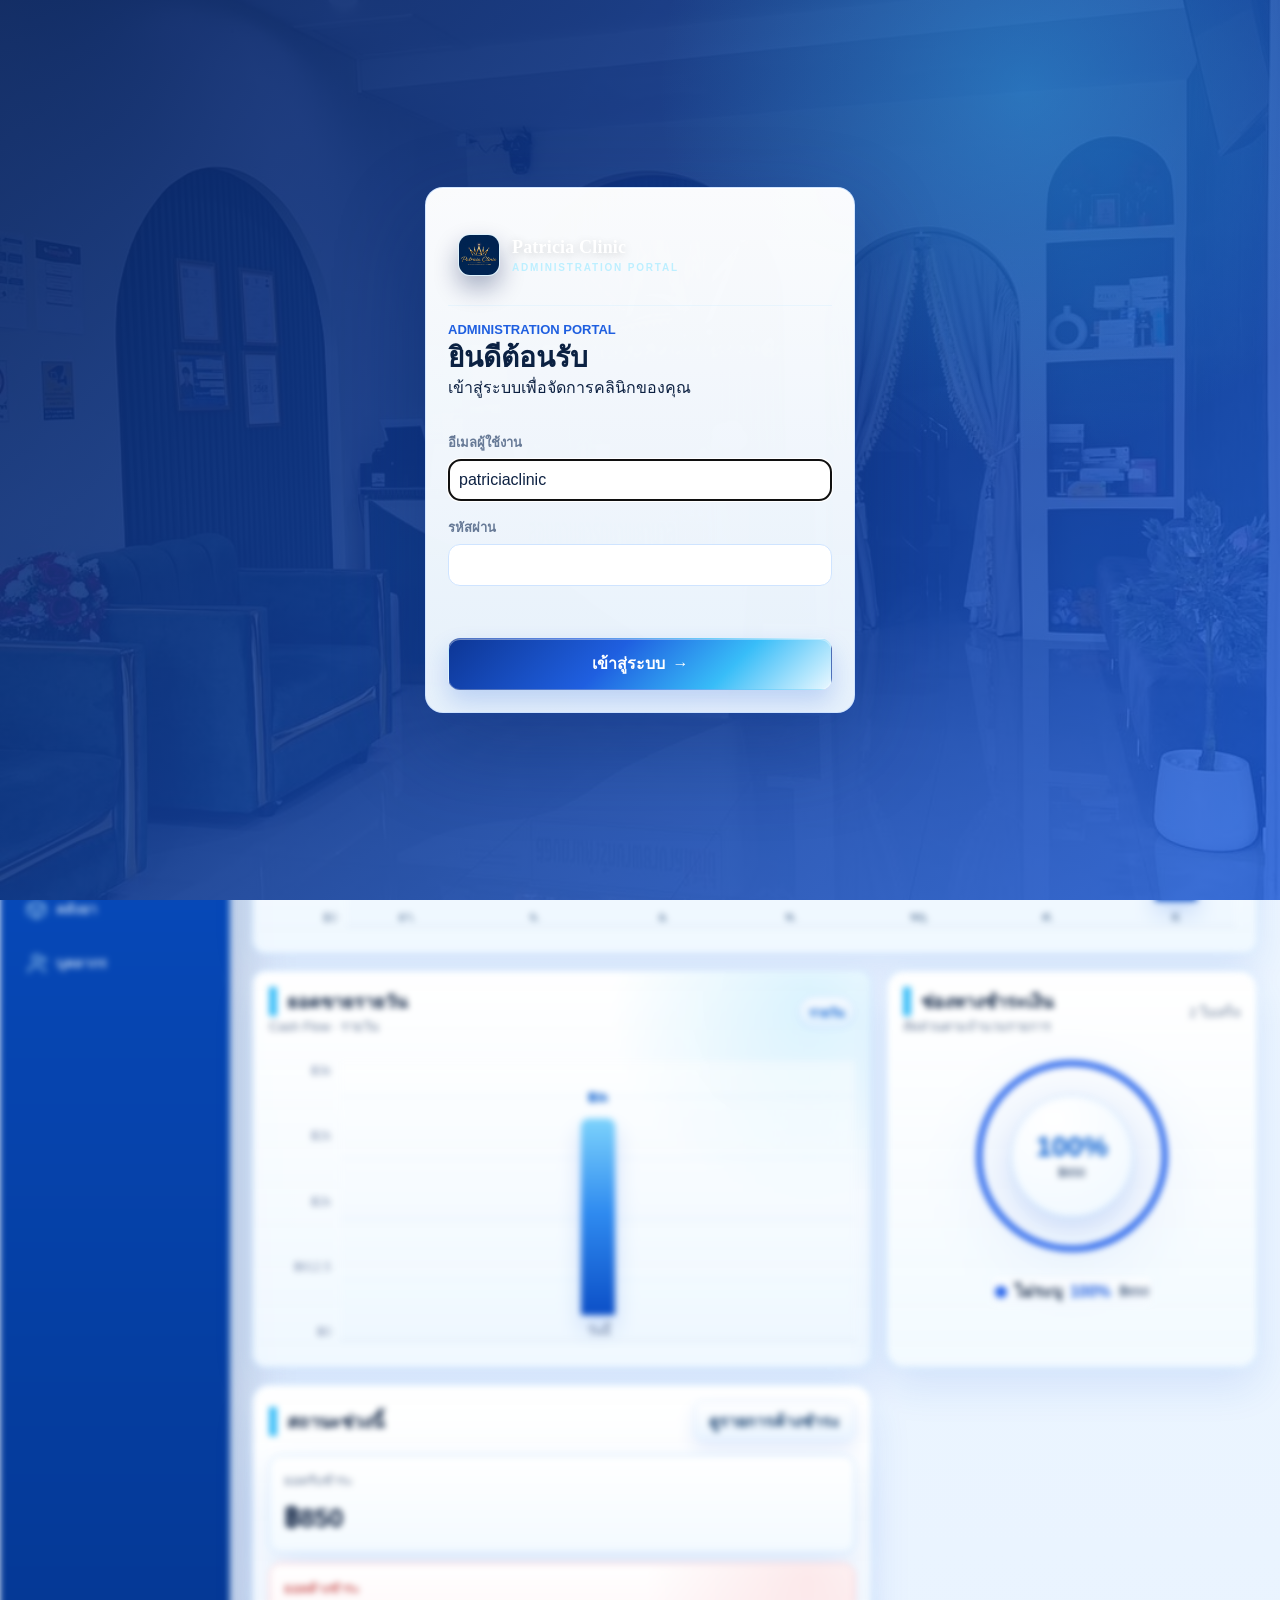
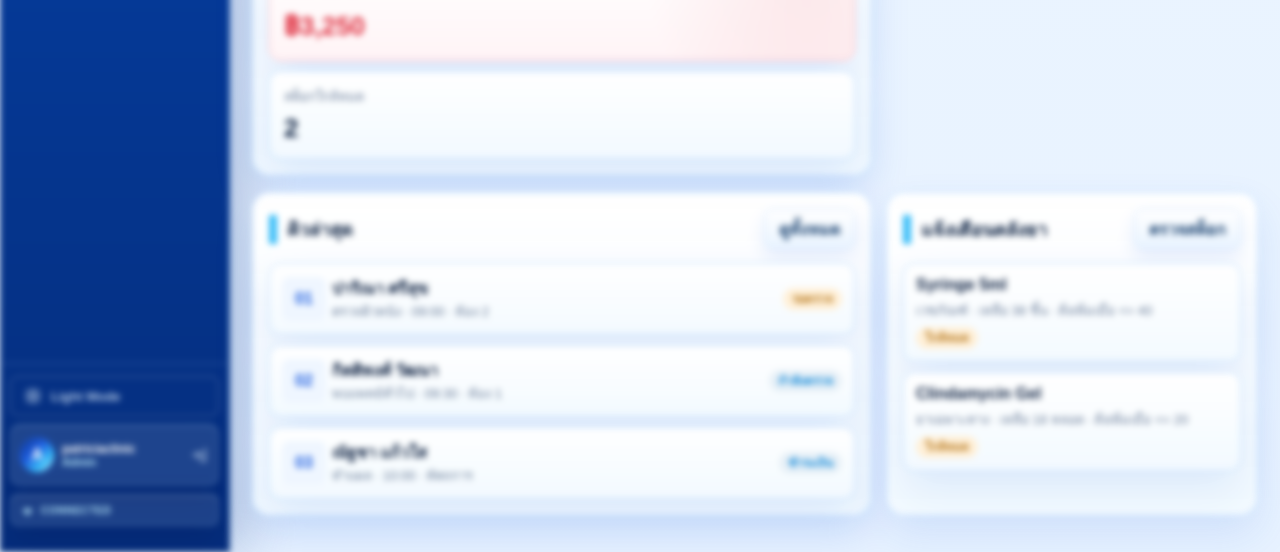
==== commit d45440ac: "Clear Excel import ledger data" ====
--- a/outputs/index.html
+++ b/outputs/index.html
@@ -116,7 +116,6 @@
       </div>
     </template>
 
-    <script src="excel-import-2026-08.js"></script>
     <script src="app.js"></script>
   </body>
 </html>
